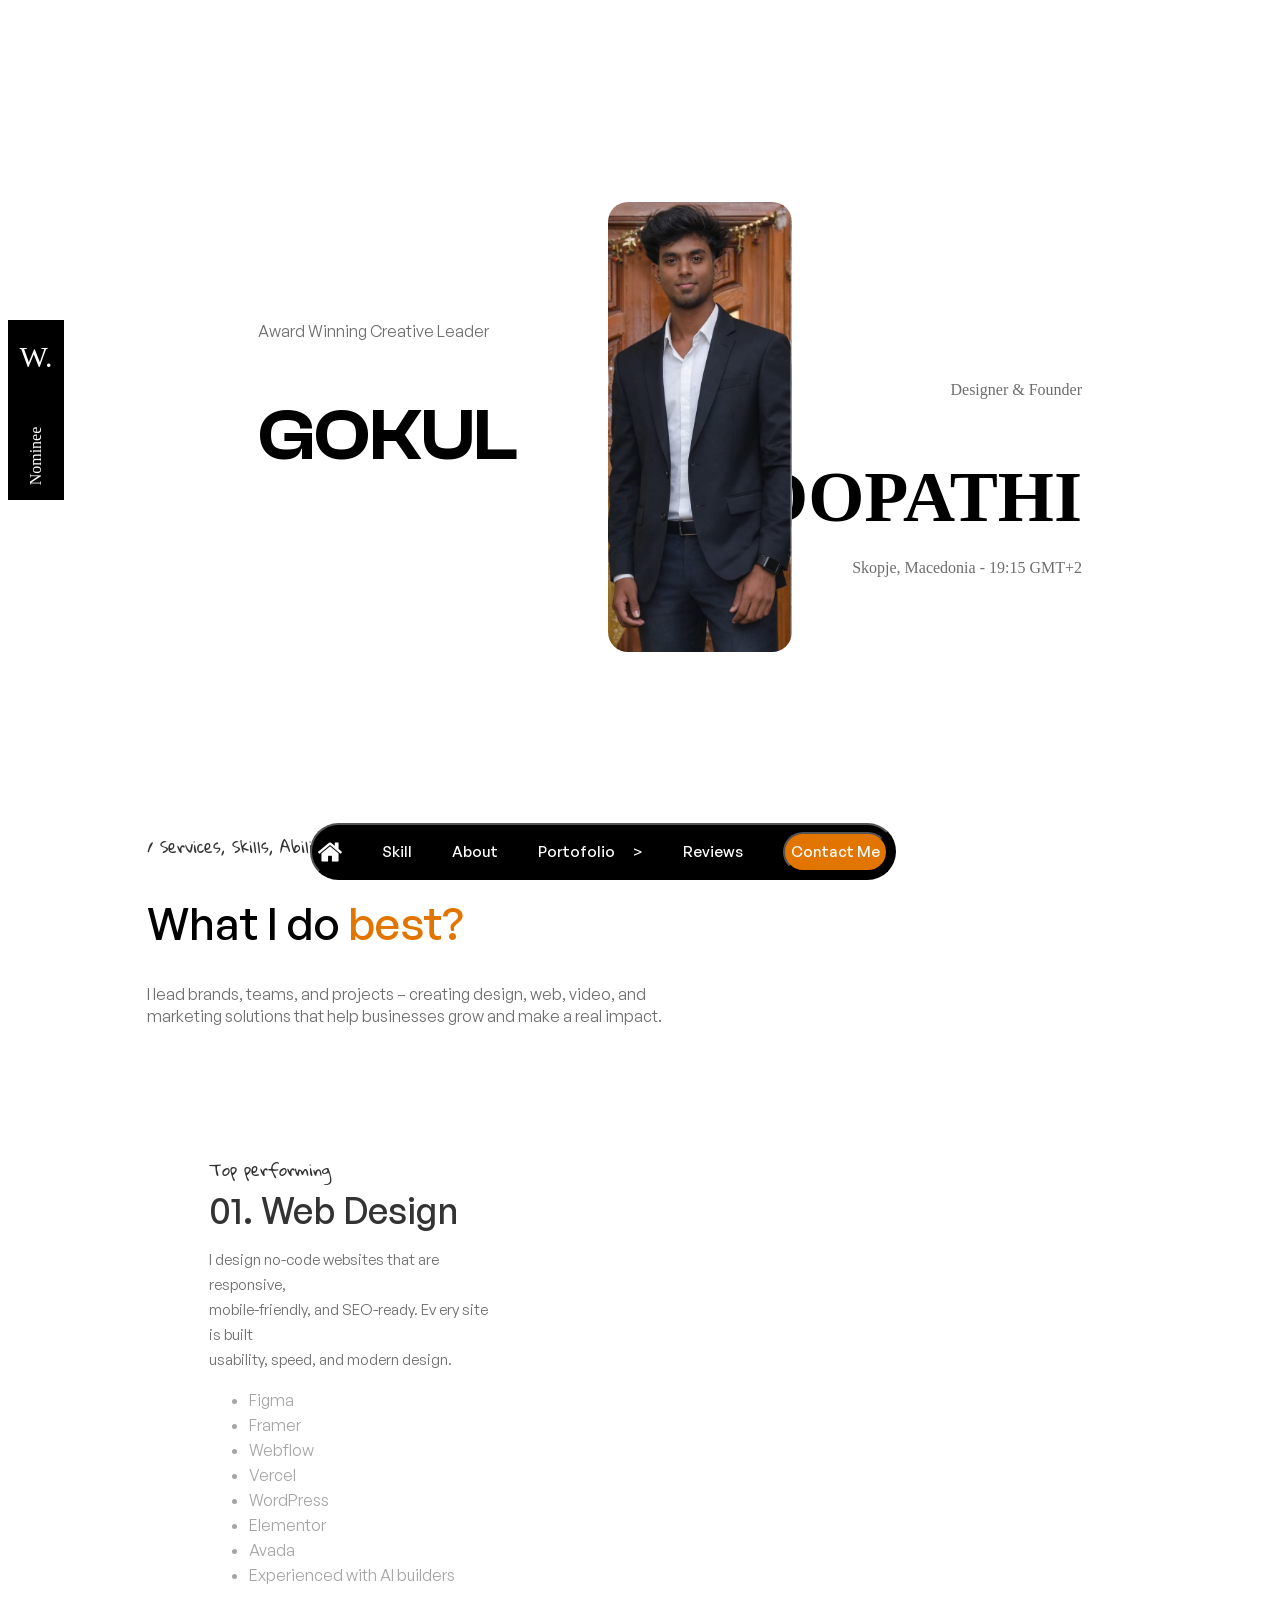
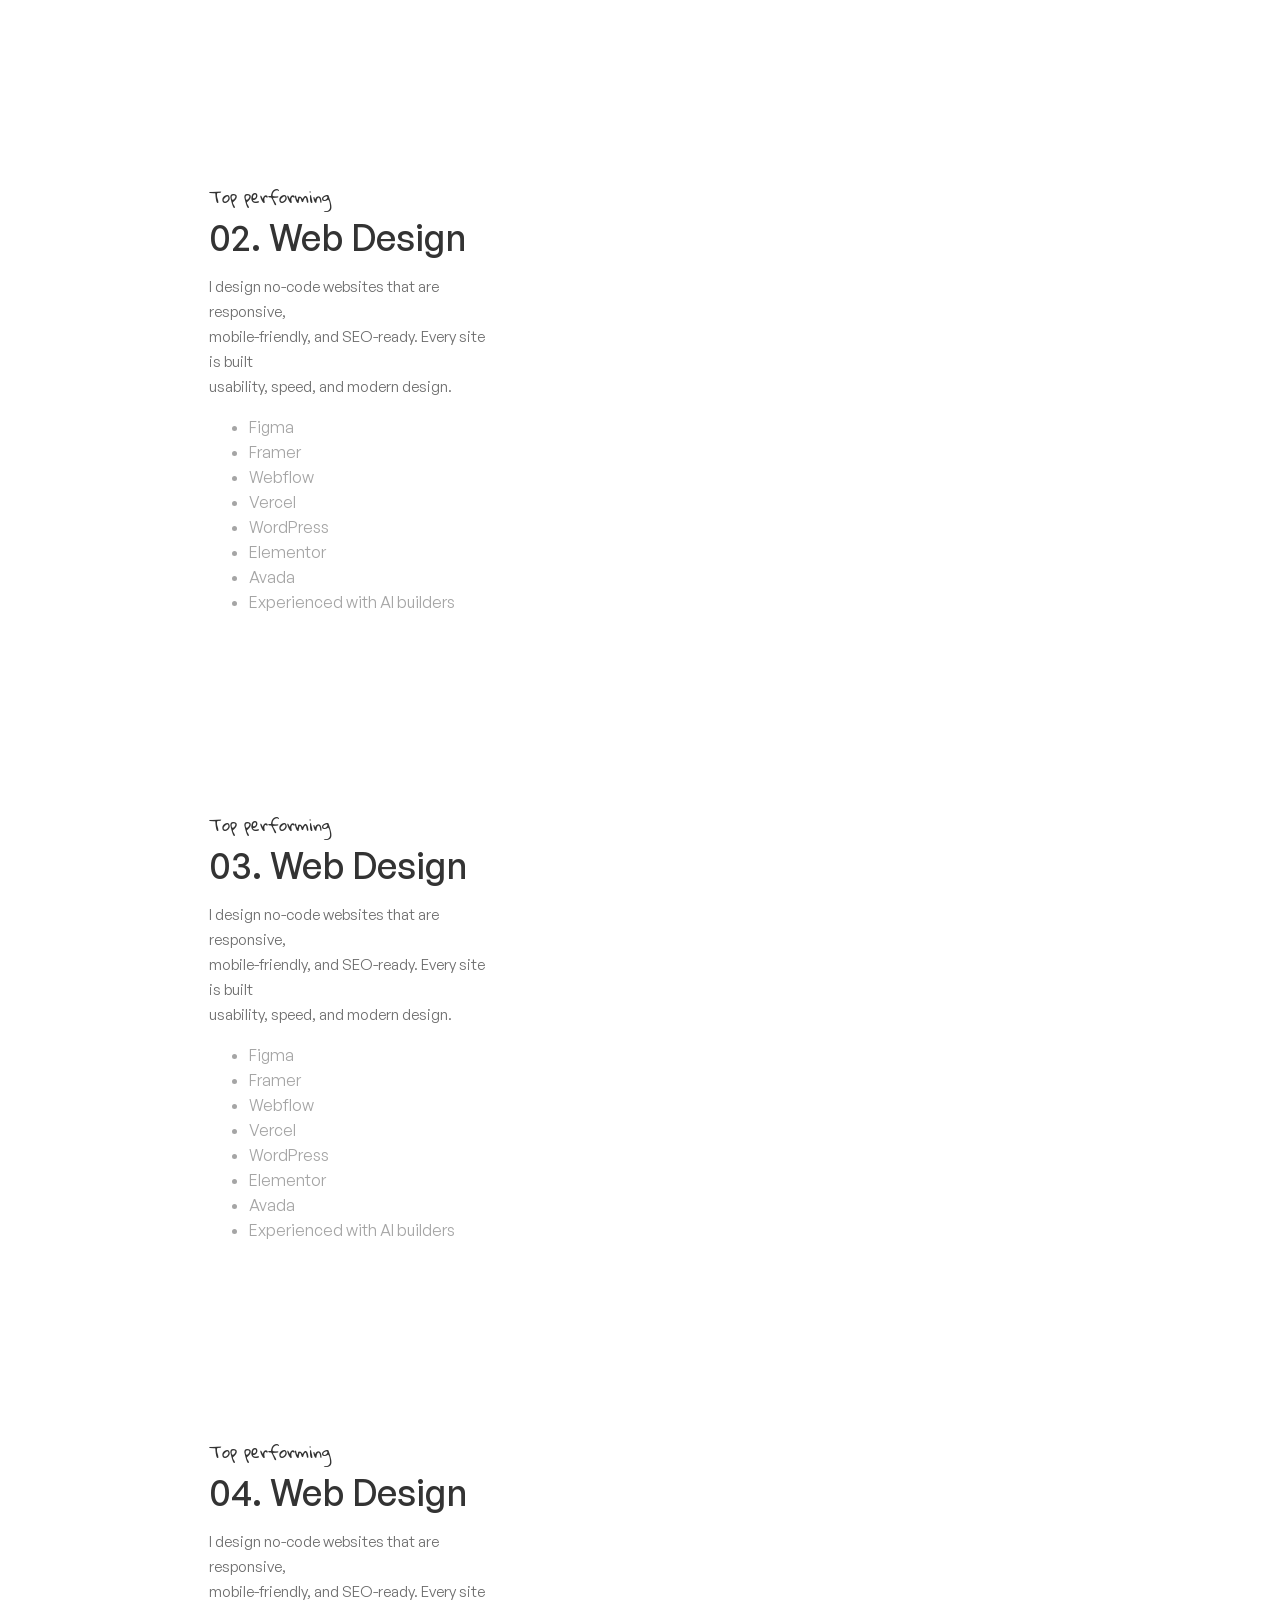
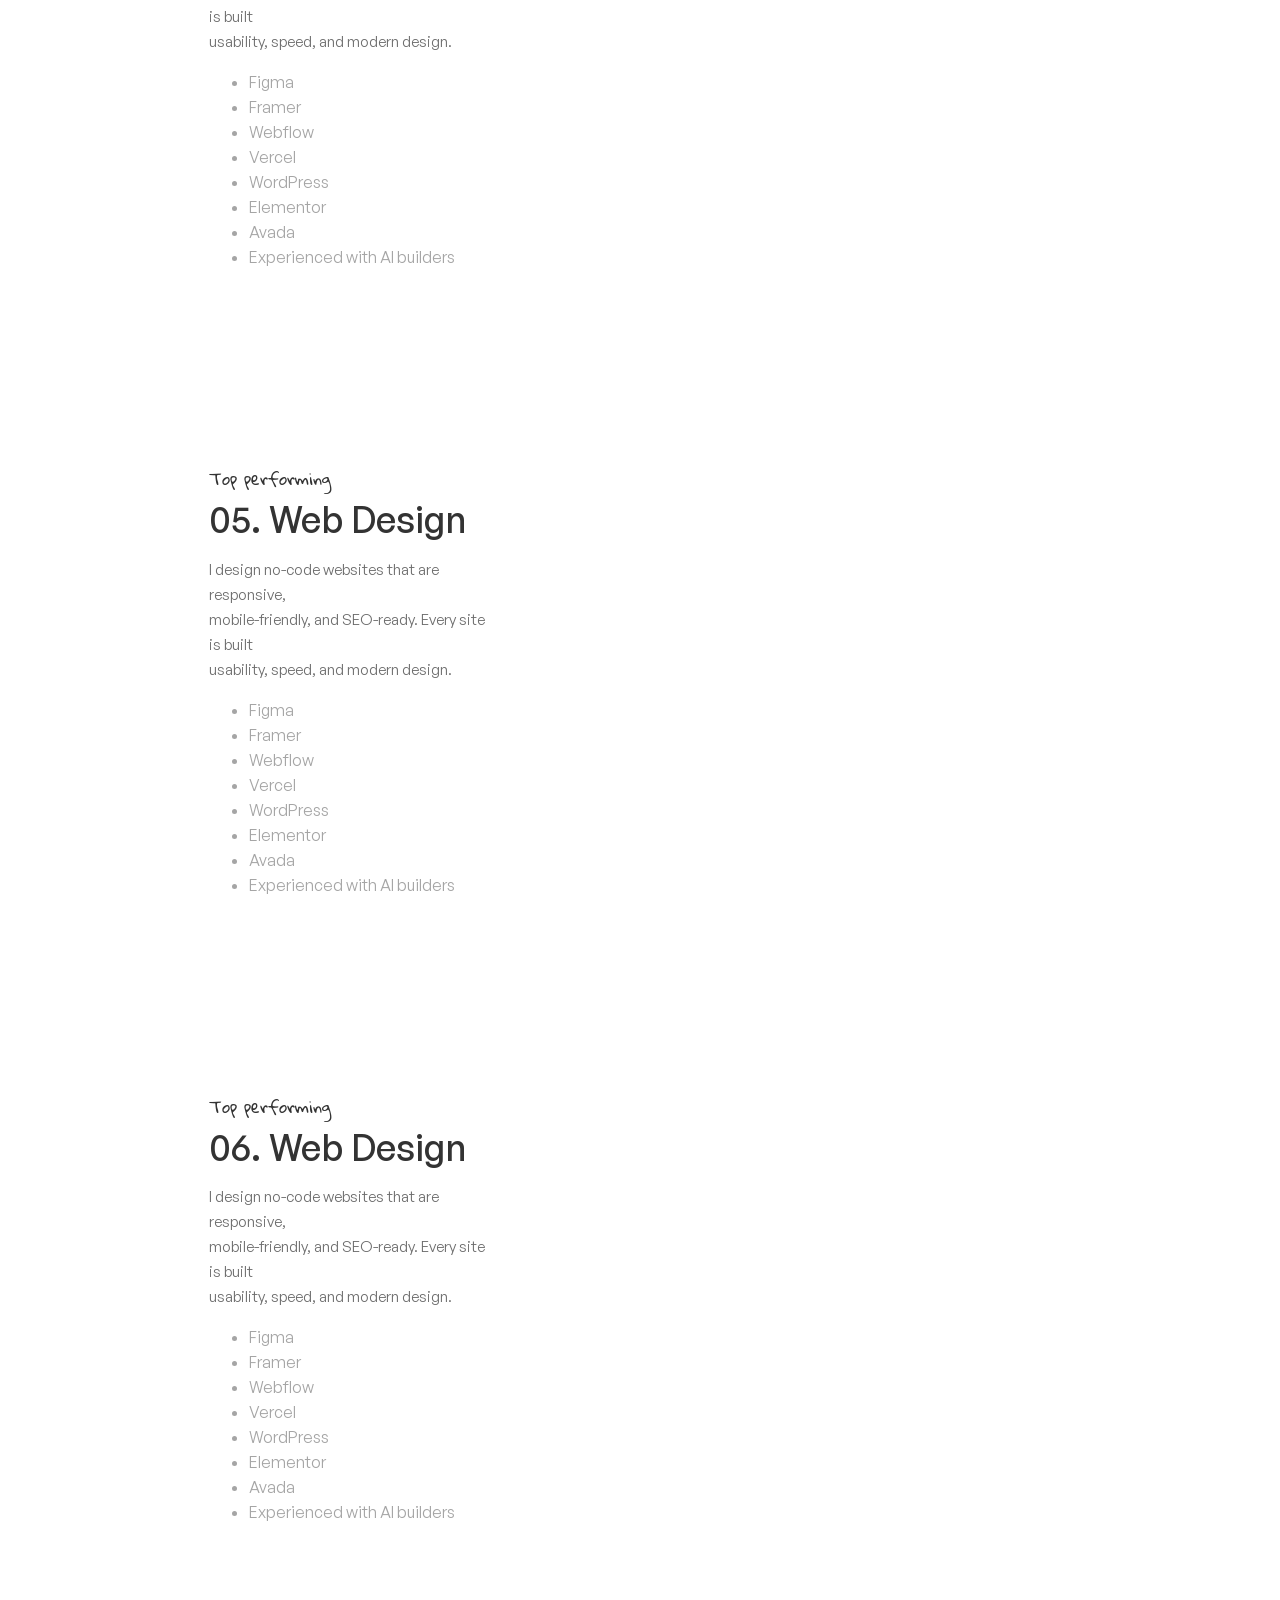
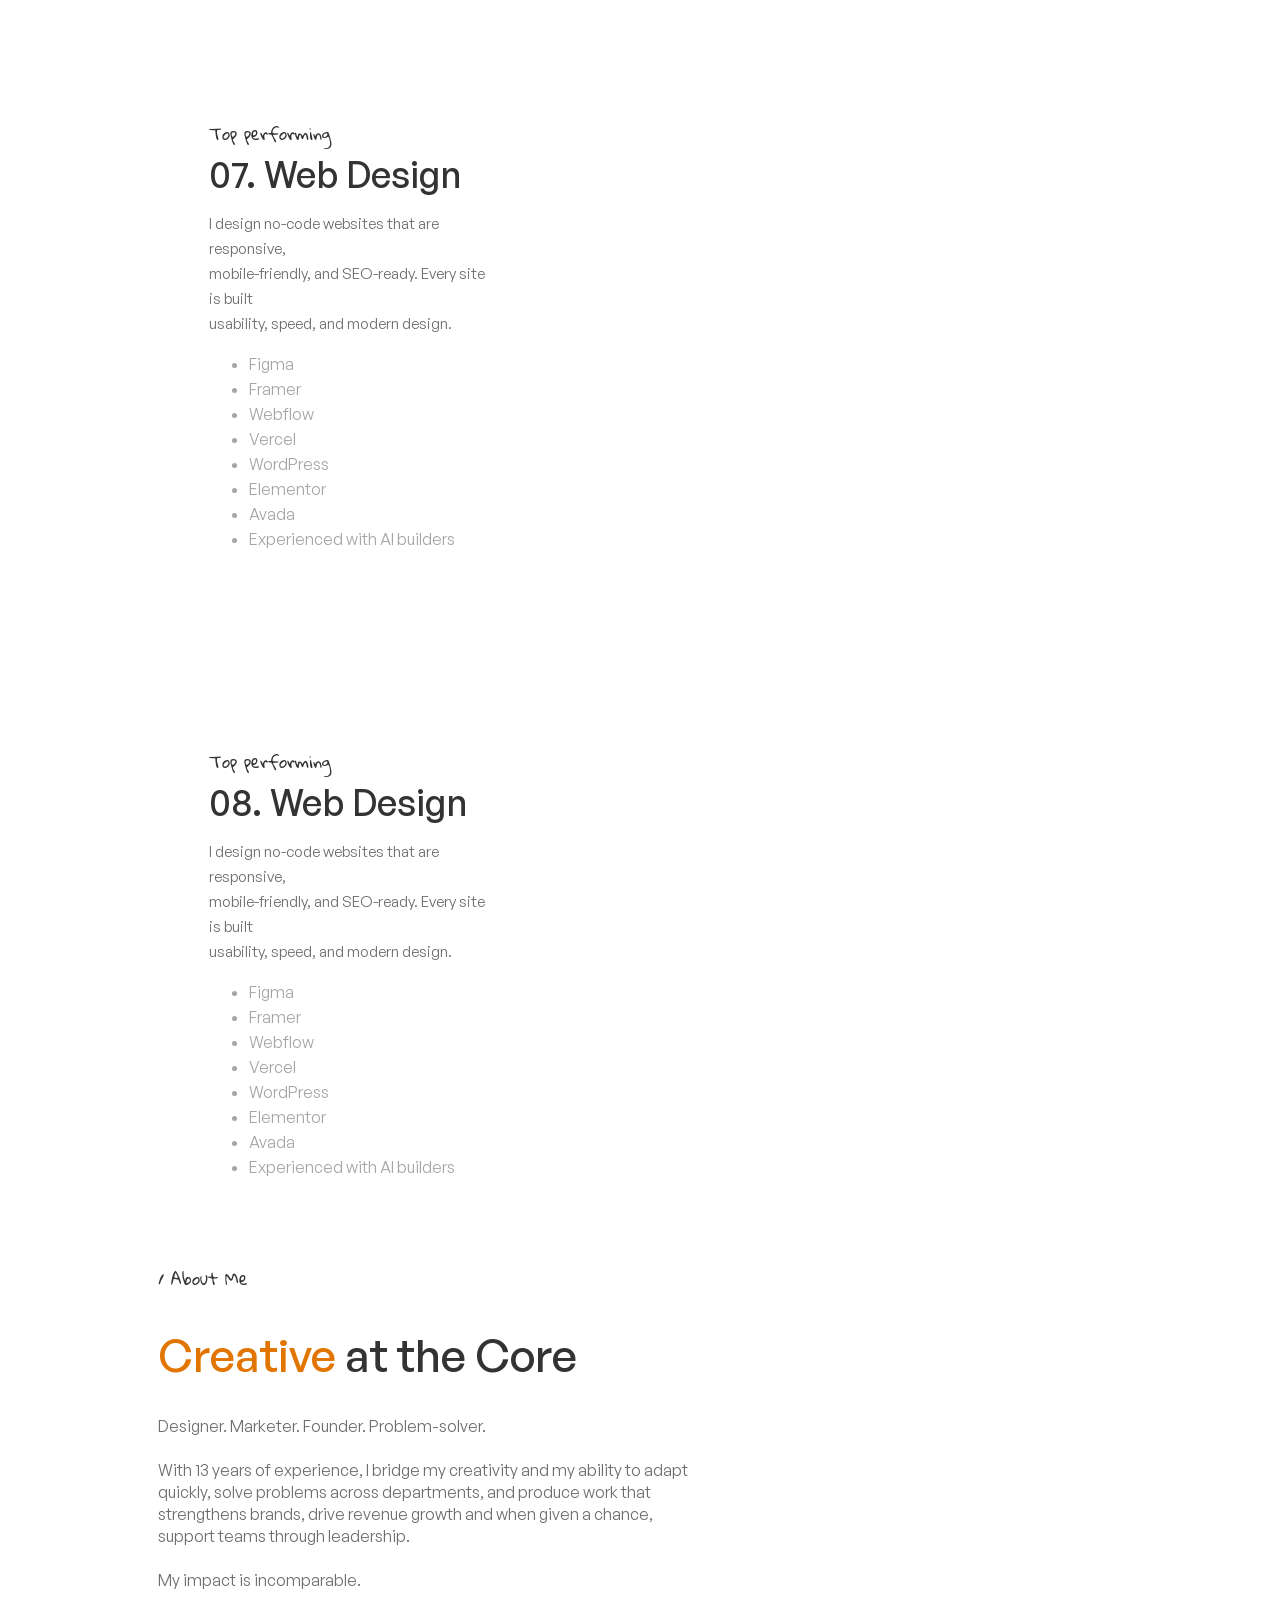
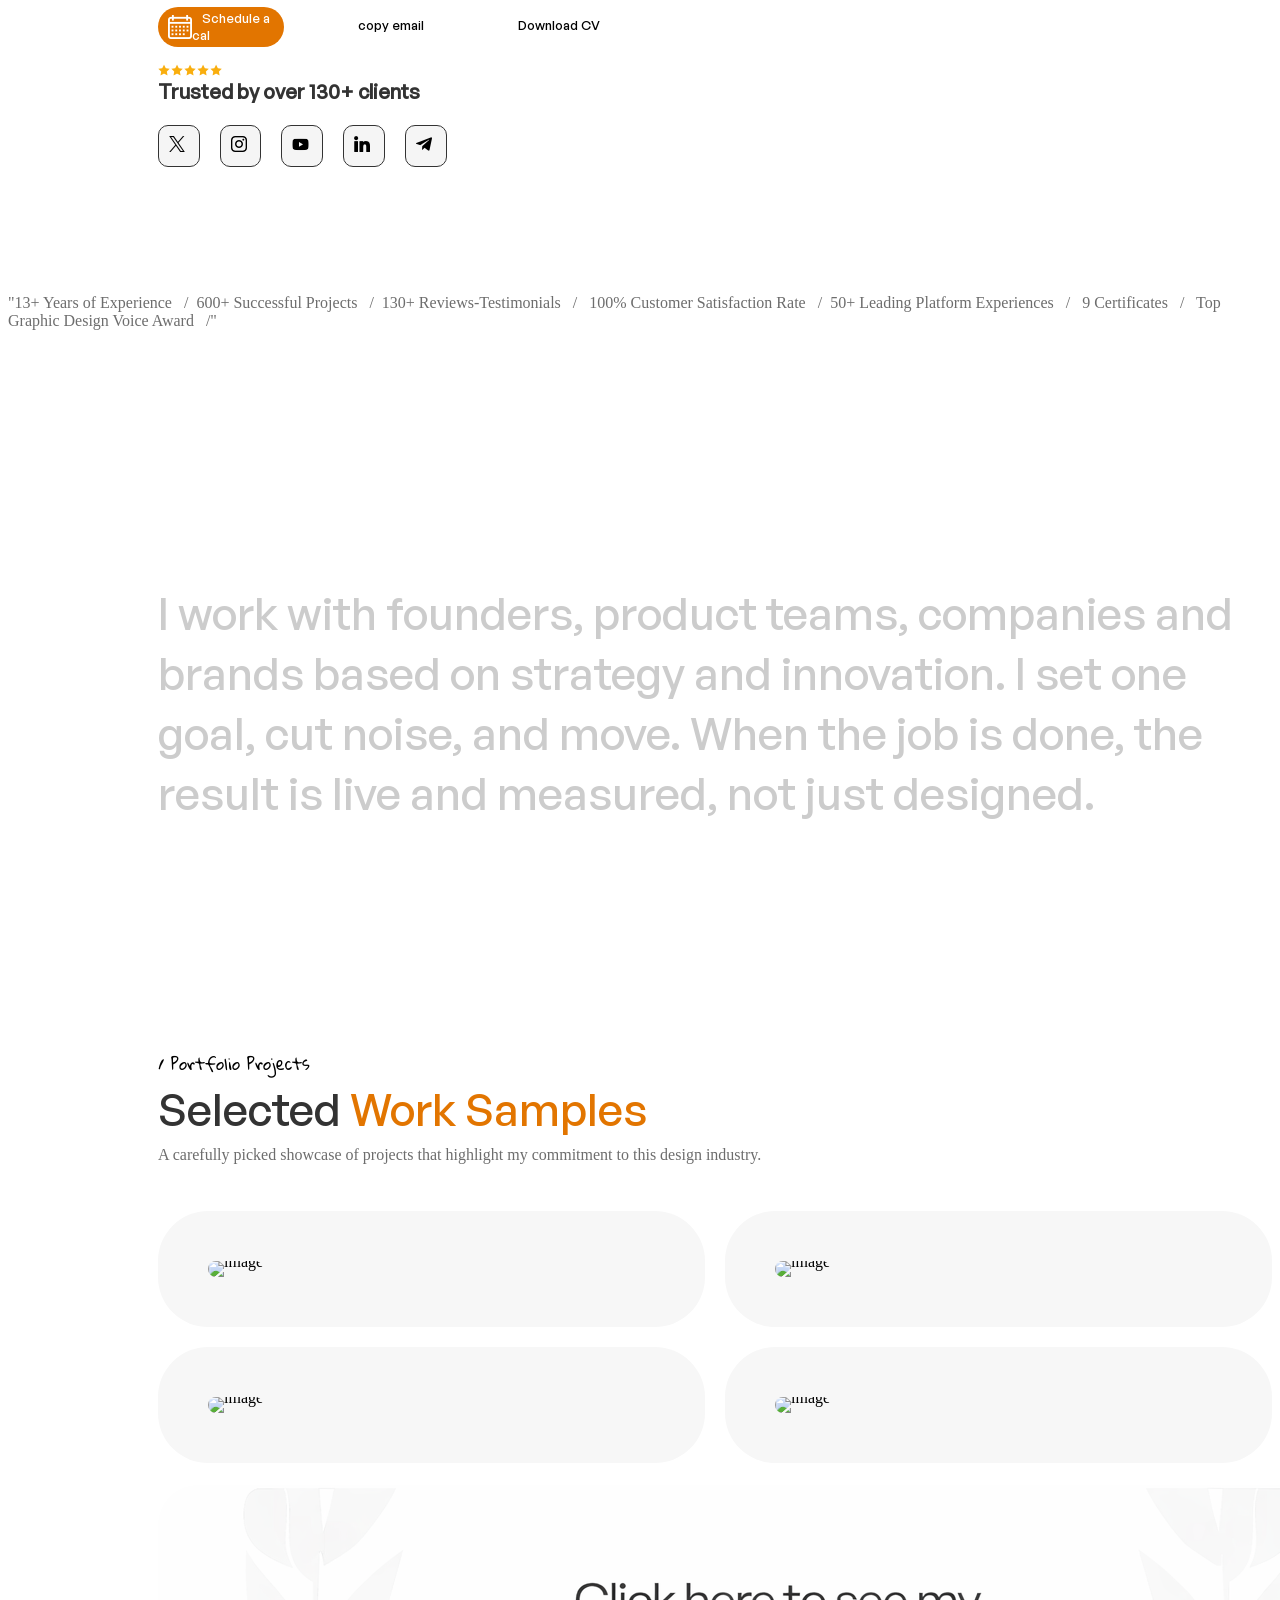
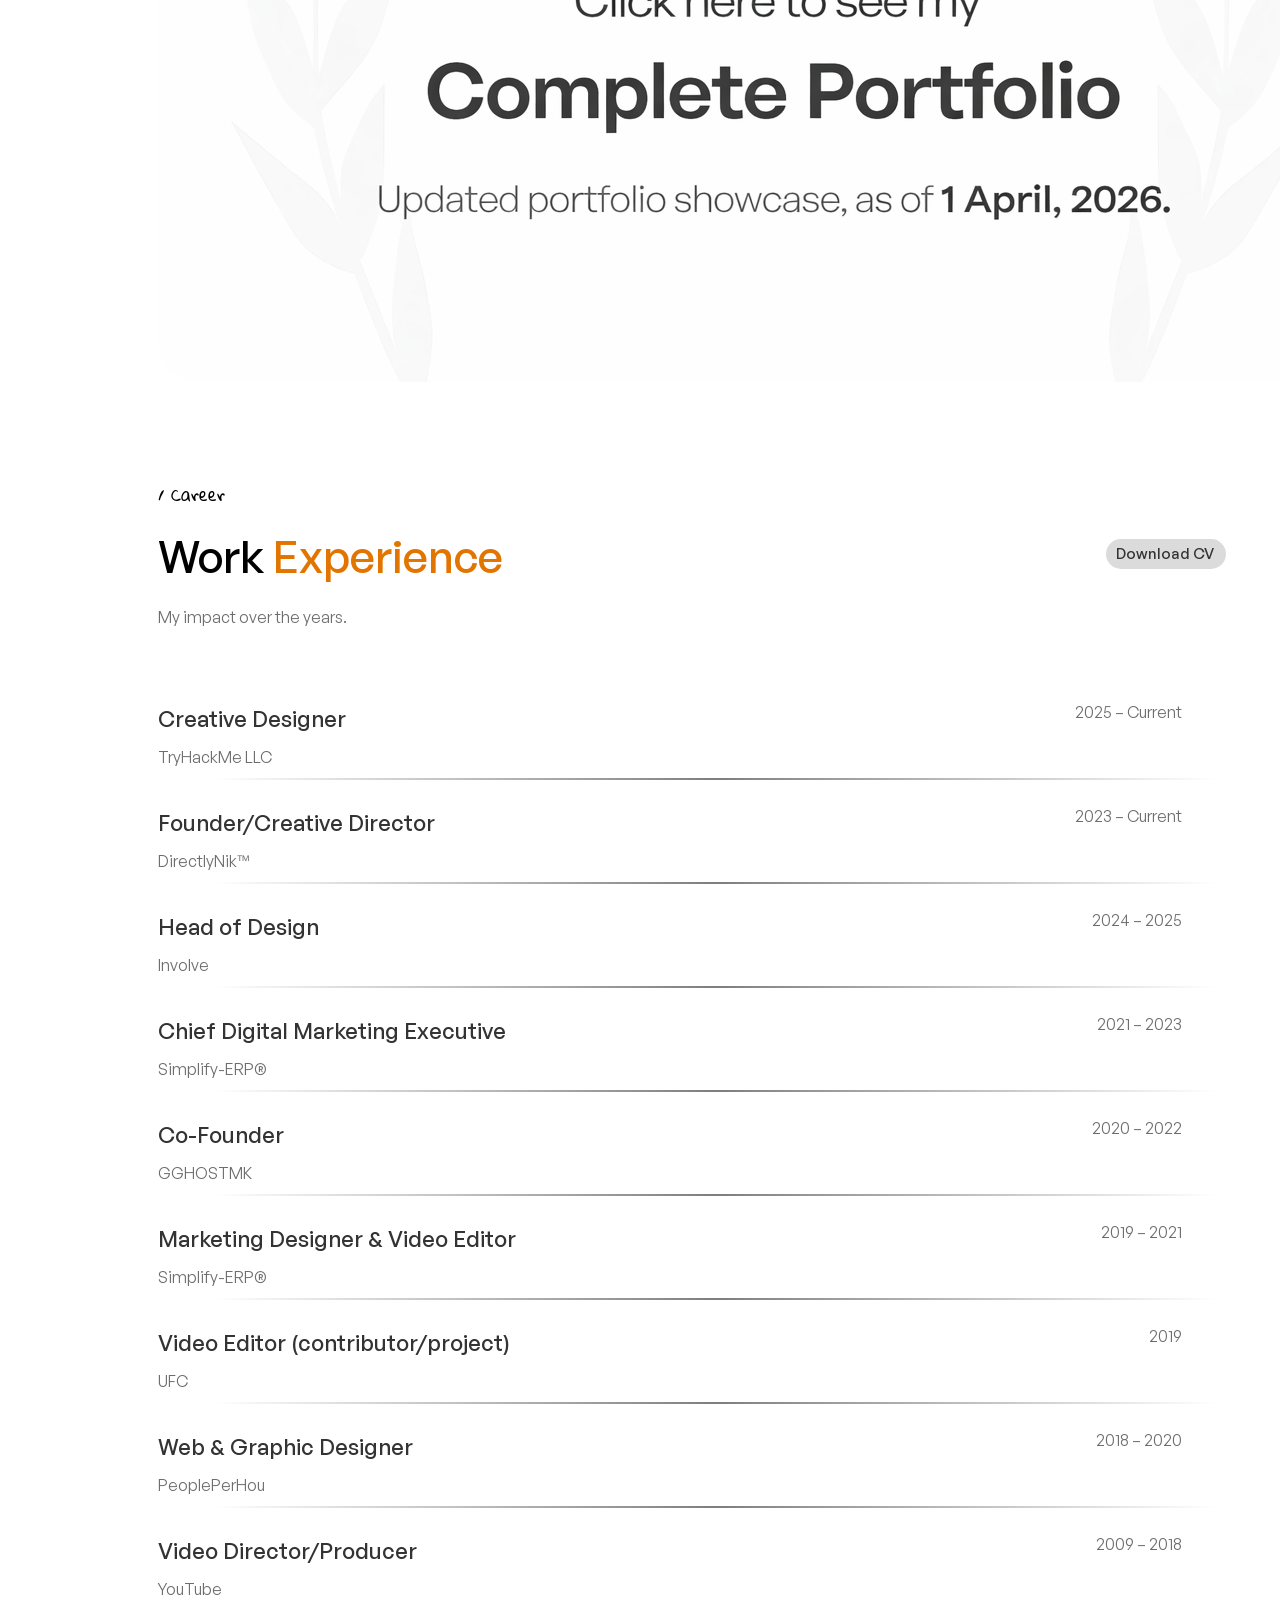
==== index.html @ 25d64164 "name1" ====
<!DOCTYPE html>
<html lang="en">

<head>
  <meta charset="UTF-8">
  <meta name="viewport" content="width=device-width, initial-scale=1.0">
  <title>Document</title>
  <link rel="stylesheet" href="portofolio.css ">
  <style>
    @media (max-width: 600px) {
      .grid {
        grid-template-columns: 1fr;
      }
    }

    @keyframes scroll {
      from {
        transform: translateX(0);
      }

      to {
        transform: translateX(-100%);
      }
    }

    @font-face {
      font-family: fah;
      src: url(GloriaHallelujah-Regular.ttf);
    }

    .jet {
      font-family: fah;
    }

    .qu {
      font-family: fah;
    }

    .skill1 {
      font-family: fah;
    }

    @font-face {
      font-family: font3;
      src: url(Clash\ Display\ Semibold.ttf);
    }

    .ni {
      font-family: font3;
    }

    @font-face {
      font-family: font1;
      src: url(GeneralSans-Regular.ttf);
    }

    .sub3 {
      font-family: font1;
    }

    .mar {
      font-family: font1;
    }

    .cl {
      font-family: font1;
    }

    .f {
      font-family: font1;
    }

    @font-face {
      font-family: font9;
      src: url(GeneralSans-Regular.ttf);
    }

    .sub2 {
      font-family: font9;
    }

    .skill5 {
      font-family: font9;
    }

    .e {
      font-family: font9;
    }

    .dg {
      font-family: font9;
    }

    @font-face {
      font-family: font2;
      src: url(GeneralSans-Medium.ttf);
    }

    .skill2 {
      font-family: font2;
    }

    .skill3 {
      font-family: font2;
    }

    .fix {
      font-family: font2;
    }

    .d {
      font-family: font2;
    }

    @font-face {
      font-family: font4;
      src: url(GeneralSans-Medium.ttf);
    }

    #mixe {
      font-family: font4;
    }

    .me {
      font-family: font4;
    }

    @font-face {
      font-family: font5;
      src: url(GloriaHallelujah-Regular.ttf);
    }

    .d1 {
      font-family: font5;
    }

    .z {
      font-family: font5;
    }

    @font-face {
      font-family: font7;
      src: url(GeneralSans-Medium.ttf);
    }

    .sub1 {
      font-family: font7;
    }

    .work {
      font-family: font7;
    }

    .tru {
      font-family: font7;
    }

    .o0 {
      font-family: font7;
    }

    .em {
      font-family: font7;
    }

    .o {
      font-family: font7;
    }

    .w1 {
      font-family: font7;
    }

    .m0 {
      font-family: font7;
    }

    .o0:hover {
      background-color: #333333;
      color: white;
    }

    .o:hover {
      background-color: #333333;

    }

    .w1:hover {
      background-color: #333333;
      transition: 0.3s cubic-bezier(0.4, 0, 0.2, 1);
      ;
      left: -100px;
      right: auto;
    }

    .abt:hover {
      transform: translateY(-2px);
    }

    .me:hover {
      transform: scalex(0.9);
    }

    .o:hover {
      transform: translateY(-2px);
    }

    .em:hover {
      transform: translateY(-2px);
    }

    .o0:hover {
      transform: translateY(-2px);
    }

    .text-highlight {
      color: #E27500;
    }

    .em:hover {
      background-color: #333333;
      color: white;
    }
  </style>
</head>

<body>
  <div>
    <video id="bgVideo" autoplay muted loop>
      <source src="WhatsApp Video 2026-03-27 at 12.08.32 PM.mp4" type="video/mp4">
    </video>
    <div class="first">
      <div class="sidebar">
        <div class="logo">W.</div>
        <div class="text1">Nominee</div>
      </div>
      <div class="font">
        <p class="mar">Award Winning Creative Leader</p>
        <p class="ni">GOKUL</p>
        <img class="img" src="a1.jpeg" height="500vh" alt="mine">
        <p class="mre">BOOPATHI</p>
        <p class="de">Designer & Founder</p>
        <p class="ll">Skopje, Macedonia - 19:15 GMT+2</p>

      </div>
      <div>
        <button class="fix">
          <img class="clg" src="home.png" alt="image" />
          <p class="abt">Skill</p>
          <p class="abt">about</p>
          <p class="abt">portofolio ></p>
          <p class="abt">reviews</p> </br>
          <input class="me" type="submit" value="contact me">
        </button>


      </div>

      <div>
        <div class="page2">
          <p class="d1">/ Services, Skills, Abilities</p>
          <h1 class="w1">What I do <span style="color:#E27500">best?</span> </h1>
          <p class="e">I lead brands, teams, and projects – creating design, web, video, and<br> marketing solutions
            that help businesses grow and make a real impact.</p>
        </div>

        <!-- <div class="pages"> -->
        <div class="m">
          <p class="qu">Top performing</p>
          <h1 class="d">01. Web Design</h1>
          <p class="cl">I design no-code websites that are responsive,<br> mobile-friendly, and SEO-ready. Ev ery site
            is built <br> usability, speed, and modern design.</p>
          <p>
          <ul class="f">
            <li>Figma</li>
            <li>Framer</li>
            <li>Webflow</li>
            <li>Vercel</li>
            <li>WordPress</li>
            <li>Elementor</li>
            <li>Avada</li>
            <li>Experienced with AI builders</li>
          </ul>
          </p>
        </div>

        <!-- </div> -->
        <div class="m">
          <p class="qu">Top performing</p>
          <h1 class="d">02. Web Design</h1>
          <p class="cl">I design no-code websites that are responsive,<br> mobile-friendly, and SEO-ready. Every site is
            built <br> usability, speed, and modern design.</p>
          <p>
          <ul class="f">
            <li>Figma</li>
            <li>Framer</li>
            <li>Webflow</li>
            <li>Vercel</li>
            <li>WordPress</li>
            <li>Elementor</li>
            <li>Avada</li>
            <li>Experienced with AI builders</li>
          </ul>
          </p>

        </div>
        <div class="m">
          <p class="qu">Top performing</p>
          <h1 class="d">03. Web Design</h1>
          <p class="cl">I design no-code websites that are responsive,<br> mobile-friendly, and SEO-ready. Every site is
            built <br> usability, speed, and modern design.</p>
          <p>
          <ul class="f">
            <li>Figma</li>
            <li>Framer</li>
            <li>Webflow</li>
            <li>Vercel</li>
            <li>WordPress</li>
            <li>Elementor</li>
            <li>Avada</li>
            <li>Experienced with AI builders</li>
          </ul>
          </p>
        </div>
        <div class="m">
          <p class="qu">Top performing</p>
          <h1 class="d">04. Web Design</h1>
          <p class="cl">I design no-code websites that are responsive,<br> mobile-friendly, and SEO-ready. Every site is
            built <br> usability, speed, and modern design.</p>
          <p>
          <ul class="f">
            <li>Figma</li>
            <li>Framer</li>
            <li>Webflow</li>
            <li>Vercel</li>
            <li>WordPress</li>
            <li>Elementor</li>
            <li>Avada</li>
            <li>Experienced with AI builders</li>
          </ul>
          </p>
        </div>
        <div class="m">
          <p class="qu">Top performing</p>
          <h1 class="d">05. Web Design</h1>
          <p class="cl">I design no-code websites that are responsive,<br> mobile-friendly, and SEO-ready. Every site is
            built <br> usability, speed, and modern design.</p>
          <p>
          <ul class="f">
            <li>Figma</li>
            <li>Framer</li>
            <li>Webflow</li>
            <li>Vercel</li>
            <li>WordPress</li>
            <li>Elementor</li>
            <li>Avada</li>
            <li>Experienced with AI builders</li>
          </ul>
          </p>
        </div>
        <div class="m">
          <p class="qu">Top performing</p>
          <h1 class="d">06. Web Design</h1>
          <p class="cl">I design no-code websites that are responsive,<br> mobile-friendly, and SEO-ready. Every site is
            built <br> usability, speed, and modern design.</p>
          <p>
          <ul class="f">
            <li>Figma</li>
            <li>Framer</li>
            <li>Webflow</li>
            <li>Vercel</li>
            <li>WordPress</li>
            <li>Elementor</li>
            <li>Avada</li>
            <li>Experienced with AI builders</li>
          </ul>
          </p>
        </div>
        <div class="m">
          <p class="qu">Top performing</p>
          <h1 class="d">07. Web Design</h1>
          <p class="cl">I design no-code websites that are responsive,<br> mobile-friendly, and SEO-ready. Every site is
            built <br> usability, speed, and modern design.</p>
          <p>
          <ul class="f">
            <li>Figma</li>
            <li>Framer</li>
            <li>Webflow</li>
            <li>Vercel</li>
            <li>WordPress</li>
            <li>Elementor</li>
            <li>Avada</li>
            <li>Experienced with AI builders</li>
          </ul>
          </p>
        </div>
        <div class="m">
          <p class="qu">Top performing</p>
          <h1 class="d">08. Web Design</h1>
          <p class="cl">I design no-code websites that are responsive,<br> mobile-friendly, and SEO-ready. Every site is
            built <br> usability, speed, and modern design.</p>
          <p>
          <ul class="f">
            <li>Figma</li>
            <li>Framer</li>
            <li>Webflow</li>
            <li>Vercel</li>
            <li>WordPress</li>
            <li>Elementor</li>
            <li>Avada</li>
            <li>Experienced with AI builders</li>
          </ul>
          </p>
        </div>
      </div>
      <div>
        <div class="page3">
          <p class="z">/ About Me</p>
          <h1 class="m0"><span style="color: #E27500;">Creative</span> at the Core</h1>
          <p class="dg">Designer. Marketer. Founder. Problem-solver.<br><br>With 13 years of experience, I bridge my
            creativity and my ability to adapt<br> quickly, solve problems across departments, and produce work that<br>
            strengthens brands, drive revenue growth and when given a chance,<br> support teams through
            leadership.<br><br>My impact is incomparable.</p>


        </div>
        <div class="o"><img class="i" src="calendar.png" alt="image">Schedule a cal </div>
        <p class="em">copy email</p>

        <p class="o0">Download CV</p>
        <img class="str" src="stars.png" alt="image">
        <h3 class="tru">Trusted by over 130+ clients</h3>
        <div class="dic">
          <div class="div">
            <img class="png1" src="twitter.png" alt="image">
          </div>
          <div class="div"> <img class="png2" src="instagram.png" alt="image"></div>
          <div class="div"> <img class="png3" src="youtube.png" height="16.5px" width="16.5px" alt="image"></div>
          <div class="div"> <img class="png4" src="linkedin-big-logo.png" alt="image"></div>
          <div class="div"> <img class="png5" src="telegram.png" alt="image">
          </div>


        </div>
        <div class="container">

          <div class="text">"13+ Years of Experience&nbsp; &nbsp;/&nbsp; 600+ Successful Projects&nbsp; &nbsp;/&nbsp;
            130+ Reviews-Testimonials&nbsp; &nbsp;/&nbsp; &nbsp;100% Customer Satisfaction Rate&nbsp; &nbsp;/&nbsp; 50+
            Leading Platform Experiences&nbsp; &nbsp;/&nbsp; &nbsp;9 Certificates&nbsp; &nbsp;/&nbsp; &nbsp;Top Graphic
            Design Voice Award&nbsp; &nbsp;/"</p>
          </div>
        </div>
      </div>
      <p id="mixe"></p>
      <div class="jwc">
        <p class="jet">/ Portfolio Projects</p>
        <p class="work">Selected <span style="color: #E27500;"> Work Samples</span></p>
        <p class="care">A carefully picked showcase of projects that highlight my commitment to this design industry.
        </p>
        <div class="grid">
          <div class="e43">
            <img class="n1" src="https://nikolaradeski.com/wp-content/uploads/2025/09/AOJ-Web1-min-600x450.png"
              height="400px" width="400px" alt="image" />
          </div>
          <div class="e43">
            <img class="n1" src="https://nikolaradeski.com/wp-content/uploads/2025/09/Screenshot_77.png" height="400px"
              width="400px" alt="image" />
          </div>
          <div class="e43">
            <img class="n1" src="https://nikolaradeski.com/wp-content/uploads/2025/09/Screenshot_26-600x339.png"
              height="400px" width="400px" alt="image" />
          </div>
          <div class="e43">
            <img class="n1"
              src="https://nikolaradeski.com/wp-content/uploads/2025/09/Frame-198407883722-min-1-600x350.png"
              height="400px" width="400px" alt="image" />
          </div>
        </div>
        <div>
          <img class="d" src="ChatGPT Image Apr 1, 2026, 07_38_19 AM.png" alt="image" />
        </div>
        <div class="skill">
          <p class="skill1">/ Career </p>
          <div class="skill4">
            <p class="skill2">
              Work <span class="text-highlight">Experience</span>
            <p class="skill3">Download CV</p>
            </p>

          </div>
          <p class="skill5">My impact over the years.</p>

          <div class="sub0">
            <div class="sub">
              <p class="sub1">Creative Designer</p>
              <p class="sub2">2025 – Current</p>
            </div>
            <p class="sub3">TryHackMe LLC</p>
            <p class="line"></p>




            <div class="sub">
              <p class="sub1">Founder/Creative Director</p>
              <p class="sub2">2023 – Current </p>
            </div>
            <p class="sub3">DirectlyNik™</p>
            <p class="line"></p>


            <div class="sub">
              <p class="sub1">Head of Design</p>
              <p class="sub2">2024 – 2025</p>
            </div>
            <p class="sub3">Involve</p>
            <p class="line"></p>


            <div class="sub">
              <p class="sub1">Chief Digital Marketing Executive</p>
              <p class="sub2">2021 – 2023</p>
            </div>
            <p class="sub3">Simplify-ERP®</p>
            <p class="line"></p>

            <div class="sub">
              <p class="sub1">Co-Founder</p>
              <p class="sub2">2020 – 2022</p>
            </div>
            <p class="sub3">GGHOSTMK</p>
            <p class="line"></p>

            <div class="sub">
              <p class="sub1">Marketing Designer & Video Editor</p>
              <p class="sub2">2019 – 2021</p>
            </div>
            <p class="sub3">Simplify-ERP®</p>
            <p class="line"></p>

            <div class="sub">
              <p class="sub1">Video Editor (contributor/project)</p>
              <p class="sub2">2019</p>
            </div>
            <p class="sub3"> UFC</p>
            <p class="line"></p>

            <div class="sub">
              <p class="sub1">Web & Graphic Designer</p>
              <p class="sub2">2018 – 2020</p>
            </div>
            <p class="sub3">PeoplePerHou</p>
            <p class="line"></p>

            <div class="sub">
              <p class="sub1">Video Director/Producer</p>
              <p class="sub2">2009 – 2018</p>
            </div>
            <p class="sub3">YouTube</p>
            <p class="line"></p>





          </div>


        </div>

      </div>
      <script>
        // Scroll rotation for the main image
        window.addEventListener('scroll', () => {
          const img = document.querySelector('.img');
          if (img) {
            const scrollValue = window.scrollY;
            // Adjust the divisor (50) to change rotation speed
            img.style.transform = `rotate(${scrollValue / 50}deg)`;
          }
        });

        const sentence = `I work with founders, product teams, companies and brands based on strategy and innovation. 
I set one goal, cut noise, and move. 
When the job is done, the result is live and measured, not just designed.`;

        const words = sentence.split(" ");
        const container = document.getElementById("mixe");

        let current = 0;
        const step = 3;


        words.forEach(word => {
          const span = document.createElement("span");
          span.textContent = word + " ";
          span.classList.add("word");
          container.appendChild(span);
        });

        const spans = document.querySelectorAll(".word");


        function update() {
          spans.forEach((span, index) => {
            if (index < current) {
              span.classList.add("active");
            } else {
              span.classList.remove("active");
            }
          });
        }


        document.addEventListener("keydown", (e) => {
          if (e.key === "ArrowDown") {
            current = Math.min(current + step, spans.length);
            update();
          }

          if (e.key === "ArrowUp") {
            current = Math.max(current - step, 0);
            update();
          }
        });
      </script>

</body>

</html>
---- portofolio.css ----
#bgVideo {
  position: fixed;
  top: 0;
  left: 0;
  width: 100%;
  height: 100%;
  object-fit: cover;
  z-index: -1;
}






.sidebar {
  position: fixed;


  width: 56px;
  height: 20vh; 
  background: black;
  color: white;

  display: flex;
  flex-direction: column;
  justify-content: space-between;
  align-items: center;
  z-index: 1000;
}


.logo {
  font-size: 30px;
  margin-top: 20px;
}


.text1 {
  transform: rotate(270deg);
  margin-bottom: 35px;
  font-size: 16px;
}

.mar {
  margin-top: 320px;
  margin-left: 250px;
  font-size: 16px;
  color: #6D6D6D;
}

.ni {
  margin-top: 50px;
  margin-left: 250px;
  font-size: 72.144px;
  font-weight: bolder;

}

.img {
  margin-left: 600px;
  margin-top: -350px;
  border-radius: 20px;
  height: 50vh;
  min-width: 180px;
  transition: transform 0.1s ease-out;
  transform-style: preserve-3d;
}

.mre {
  margin-top: -200px;
  margin-right: 190px;
  font-size: 72.144px;
  font-weight: bolder;
  text-align: right;
}

.de {
  margin-top: -230px;
  margin-right: 190px;
  font-size: 16px;
  text-align: right;
  color: #6D6D6D;

}

.ll {
  margin-top: 160px;
  margin-right: 190px;
  text-align: right;

  color: #6D6D6D;
}

.fix {
  border-radius: 50px;
  display: flex;
  color: white;
  text-transform: capitalize;
  font-weight: 500;
  word-spacing: 15px;
  text-indent: 40px;
  background-color: #000000;
  align-items: center;
  font-size: 15px;
  position: fixed;
  bottom: 20px;
  right: 30%;
  z-index: 1000;
  
}

.me {
  border-radius: 50px;
  background-color: rgb(226 117 0);
  color: white;
  height: 40px;
  font-size: 15px;
  text-transform: capitalize;

}


.d1 {
  font-size: 16px;
  color: #333333;
}

.w1 {
  font-size: 44.8px;
  font-weight: 400;
}

.e {
  color: #6D6D6D;
  font-size: 16px;
}

.page2 {
  margin-top: 20%;
  margin-left: 11%;
}







.m {
  margin-left: 150px;
  border-radius: 30px;
  width: 23%;
  min-height: fit-content;
  position: sticky;
  top: 50px;

  margin-top: 5%;
  background-color: #ffffff;
  padding: 4%;
  line-height: 25px;
}

.d {
  font-size: 36px;
  font-weight: 400;
}

.cl {
  font-size: 15px;
  color: #6D6D6D;
}

.f {
  color: #A5A5A5;
}

.qu {
  color: #333333;
}

.d {
  color: #333333;
}

.m1 {
  margin-left: 50px;
  border-radius: 30px;
  width: 23%;
  min-height: fit-content;
  position: sticky;
  top: 50px;

  margin-top: 5%;
  background-color: #ffffff;
  padding: 4%;
  line-height: 25px;
}

.m2 {
  margin-left: 50px;
  border-radius: 30px;
  width: 23%;
  min-height: fit-content;
  position: sticky;
  top: 50px;

  margin-top: 5%;
  background-color: #ffffff;
  padding: 4%;
  line-height: 25px;
}

.z {
  font-size: 16px;
  color: #333333;
}

.m0 {
  font-weight: 400;
  font-size: 44.8px;
  color: #333333;
}

.dg {
  font-size: 16px;
  color: #6D6D6D;
}

.page3 {
  margin-left: 150px;
}

.o {
  font-size: 13px;
  background-color: #E27500;
  color: white;
  border-radius: 50px;
  width: 10%;
  text-indent: 10px;
  height: 40px;
  display: flex;
  align-items: center;
}

.o {
  background-color: #E27500;
  margin-left: 150px; 
  transition: 0.3s;
 
}

.i {
  margin-left: 10px;
}

.em {

  background-color: #ffffff;
  height: 20px;
  padding: 10px;
  align-items: center;
  font-size: 13px;
  text-indent: 10px;
  width: 100px;
  border-radius: 40px;
  border-color: #000000;
  margin-left: 330px;
  margin-top: -40px;

}

.o0 {
  background-color: #ffffff;
  height: 20px;
  padding: 10px;
  align-items: center;
  font-size: 13px;
  text-indent: 10px;
  width: 100px;
  border-radius: 40px;
  border-color: #000000;
  margin-left: 490px;
  margin-top: -53px;
}

.tru {
  font-size: 20px;
  color: #333333;
}

.str {
  margin-left: 150px;
  margin-top: -20px;
}

.tru {
  margin-left: 150px;
  margin-top: -30px;
}

.div {
  background-color: whitesmoke;
  border: 0.2px solid #333333;
  padding: 9.863px;
  align-items: center;
  width: 20px;
  border-radius: 10px;
}

.dic {
  display: flex;
  gap: 20px;
  margin-left: 150px;
}
.text {
 
  animation: scroll 50000ms linear infinite;
  color: #6d6d6d;margin-top: 10%;
}

#mixe{color: black; font-size: 44.8PX ;font-weight: 400;margin-left: 150px;
margin-top: 20%;}

.word {
  opacity: 0.2;
  transition: 0.3s;
}



.active {
  opacity: 1;
  color: black;
  font-weight: 500;
}
.work{font-size: 44.8px;
color: #333333;}
.care{font-size: 16px;
color: #6D6D6D;}
.jwc{
  line-height: 1px;
  margin-left: 150px;
  margin-top: 19%;
}
.e43 {
  background-color: #f7f7f7;
  padding: 50px;
  border-radius: 50px;
  width: 100%;
  box-sizing: border-box;
}

.n1 {
  border-radius: 40px;
  width: 100%; 
  height: auto;
}

.grid {
  display: grid;
  grid-template-columns: repeat(2, 1fr);
  gap: 20px;
  margin-top: 5%;
}

.d{margin-top: 2% ;
border-radius: 40px;}
.d {
  transition: transform 0.3s ease;
}

.d:hover {
  transform: rotate(2deg);
}
.skill3{
  background-color: #dbdbdb;
  border-radius: 40px;
  width: 100px;
  height: 10px;
  align-items: center;
  display: flex;
  font-size: 15px;
  color: #333333;
  padding: 10px;
  margin-top: 28px;
  margin-left: 50%;
}

.skill4{display: flex ;justify-content: space-between;}
.skill2{
  font-size: 44.8px;
}
.skill{
margin-top: 10%;
}
.skill5{
  color: #6D6D6D;
  font-size: 16px;
}
.skill3:hover{
  background-color: #333333;
  color: #f7f7f7;
}
.sub{display: flex;justify-content: space-between;margin-right: 90px;
}
.sub1{font-size: 22px;
color: #333333;}
.sub2{font-size: 16px;color: #6D6D6D;margin-left: 150px;}
.sub3{font-size: 16px;color: #6D6D6D;}
.line {
  width: 90%;
  height: 2px;
  background: linear-gradient(to right, transparent, #7e7e7e, transparent);
  margin: 20px auto; 
}
.sub0{margin-top: 7%;}
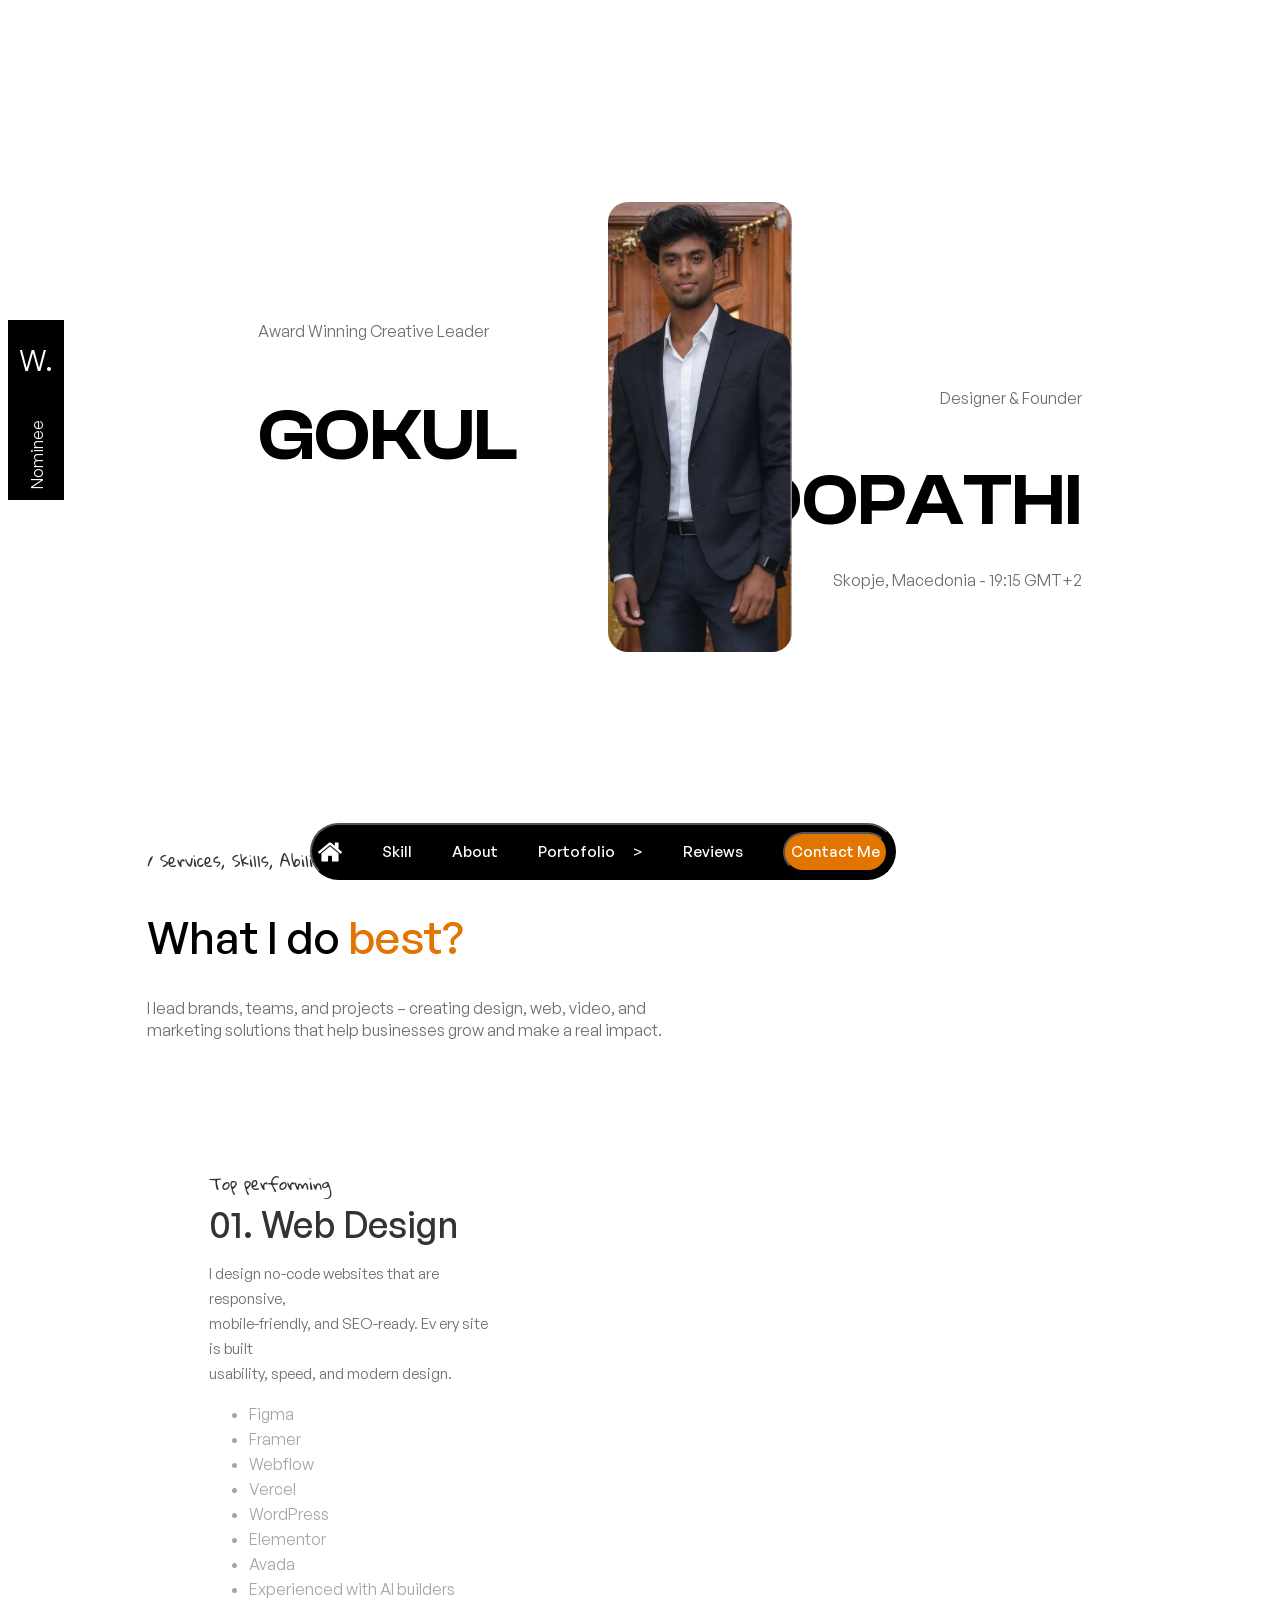
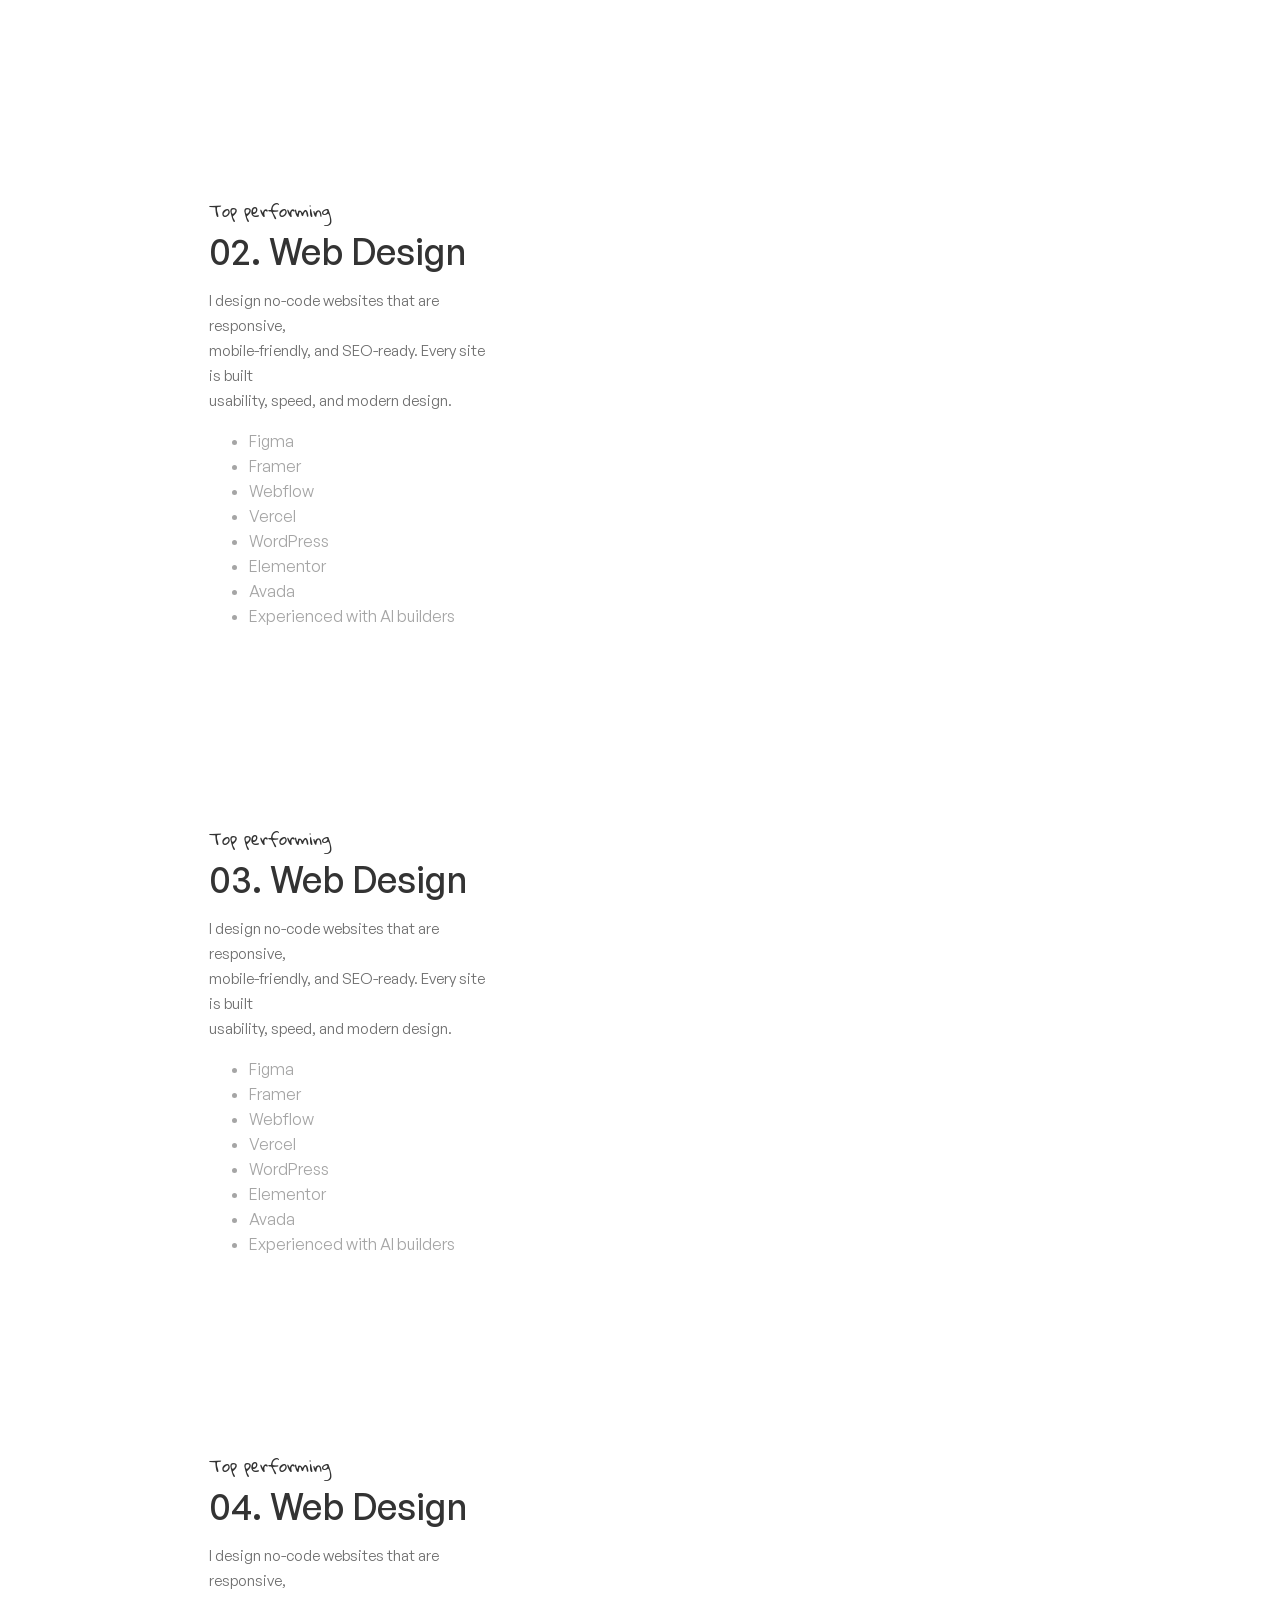
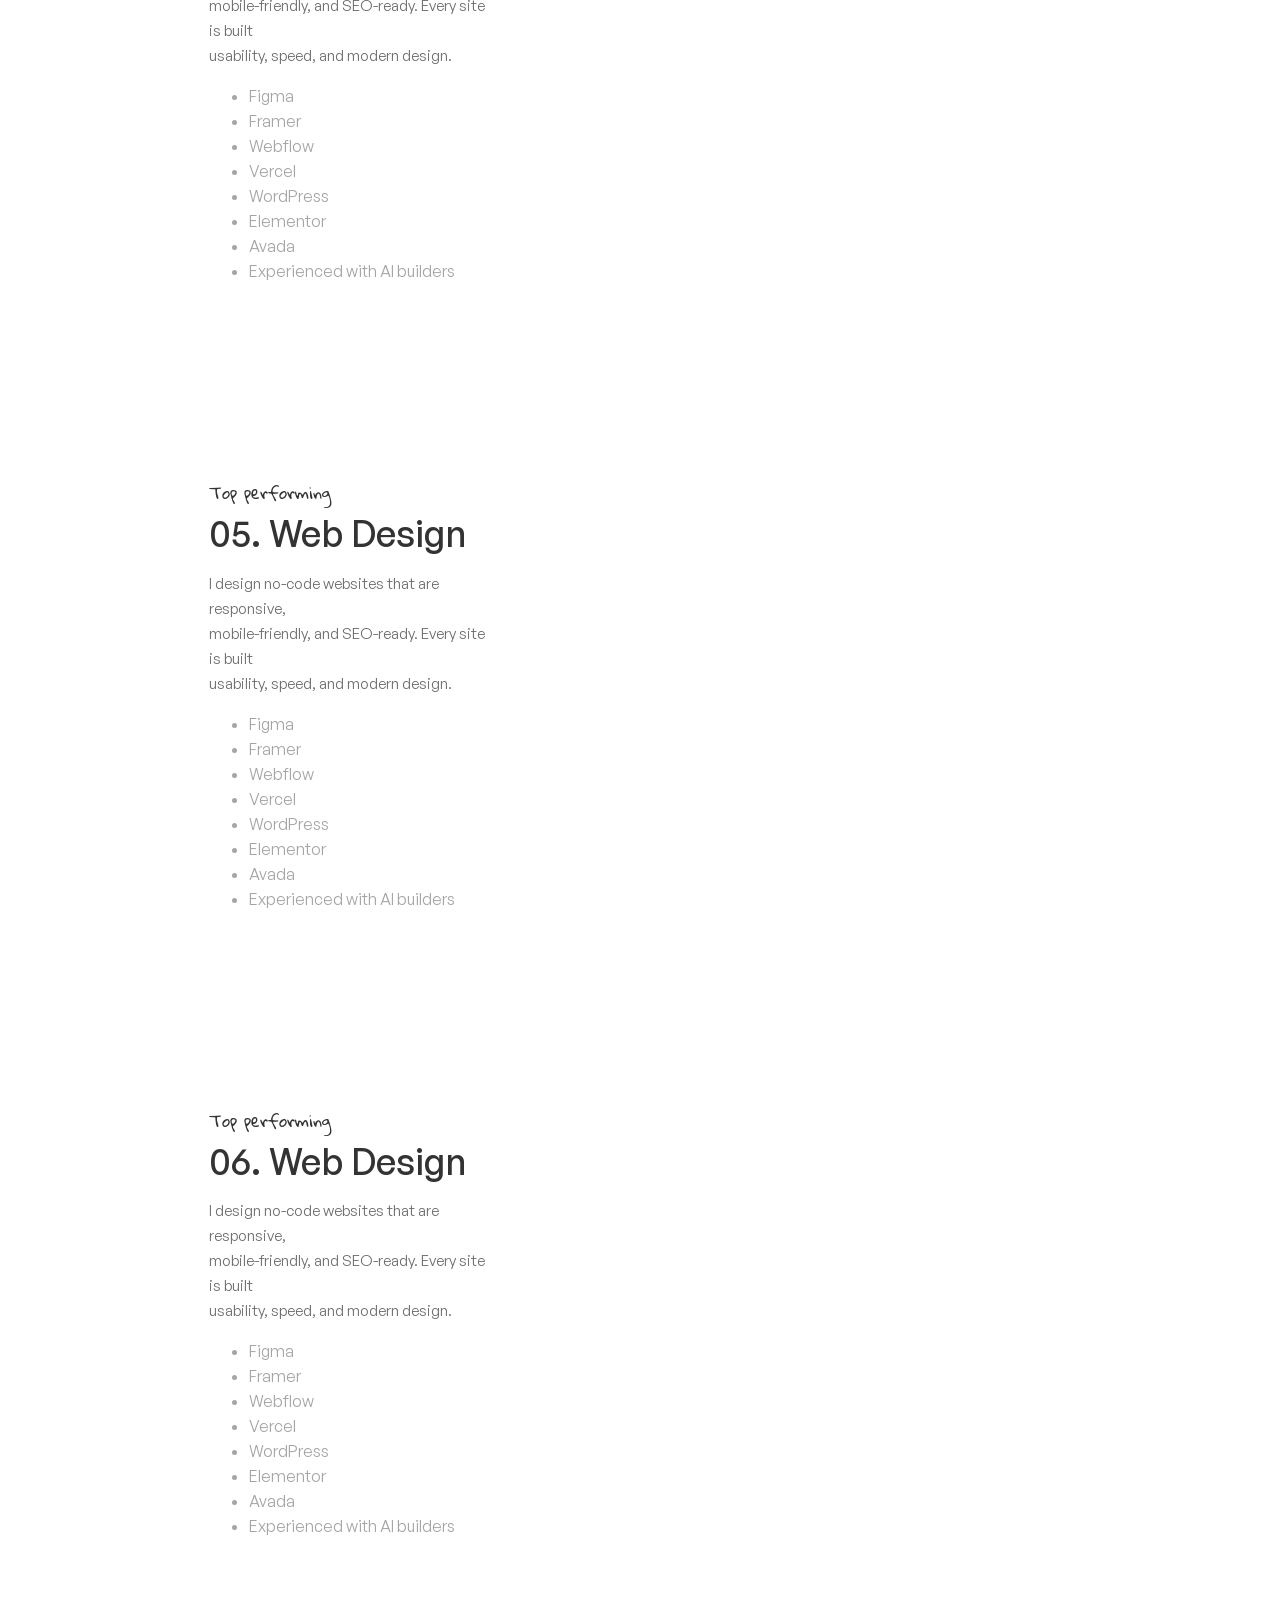
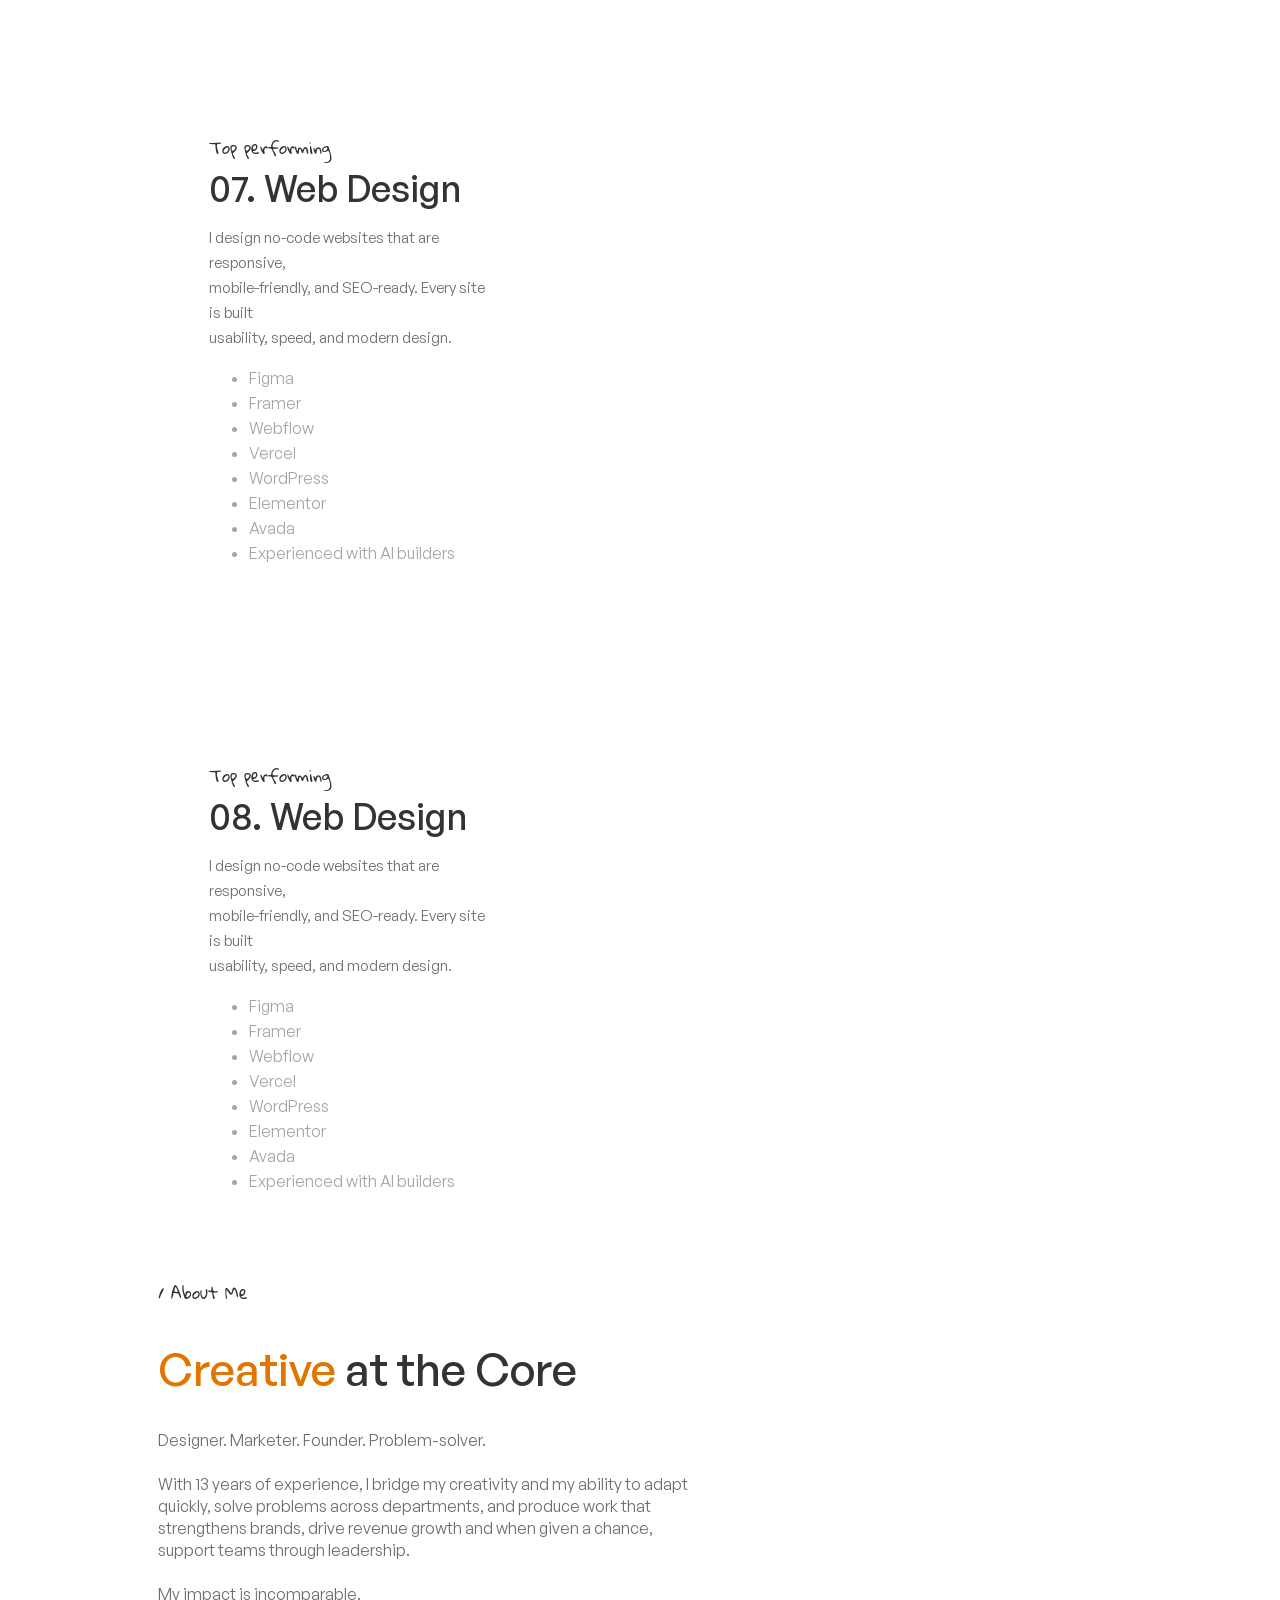
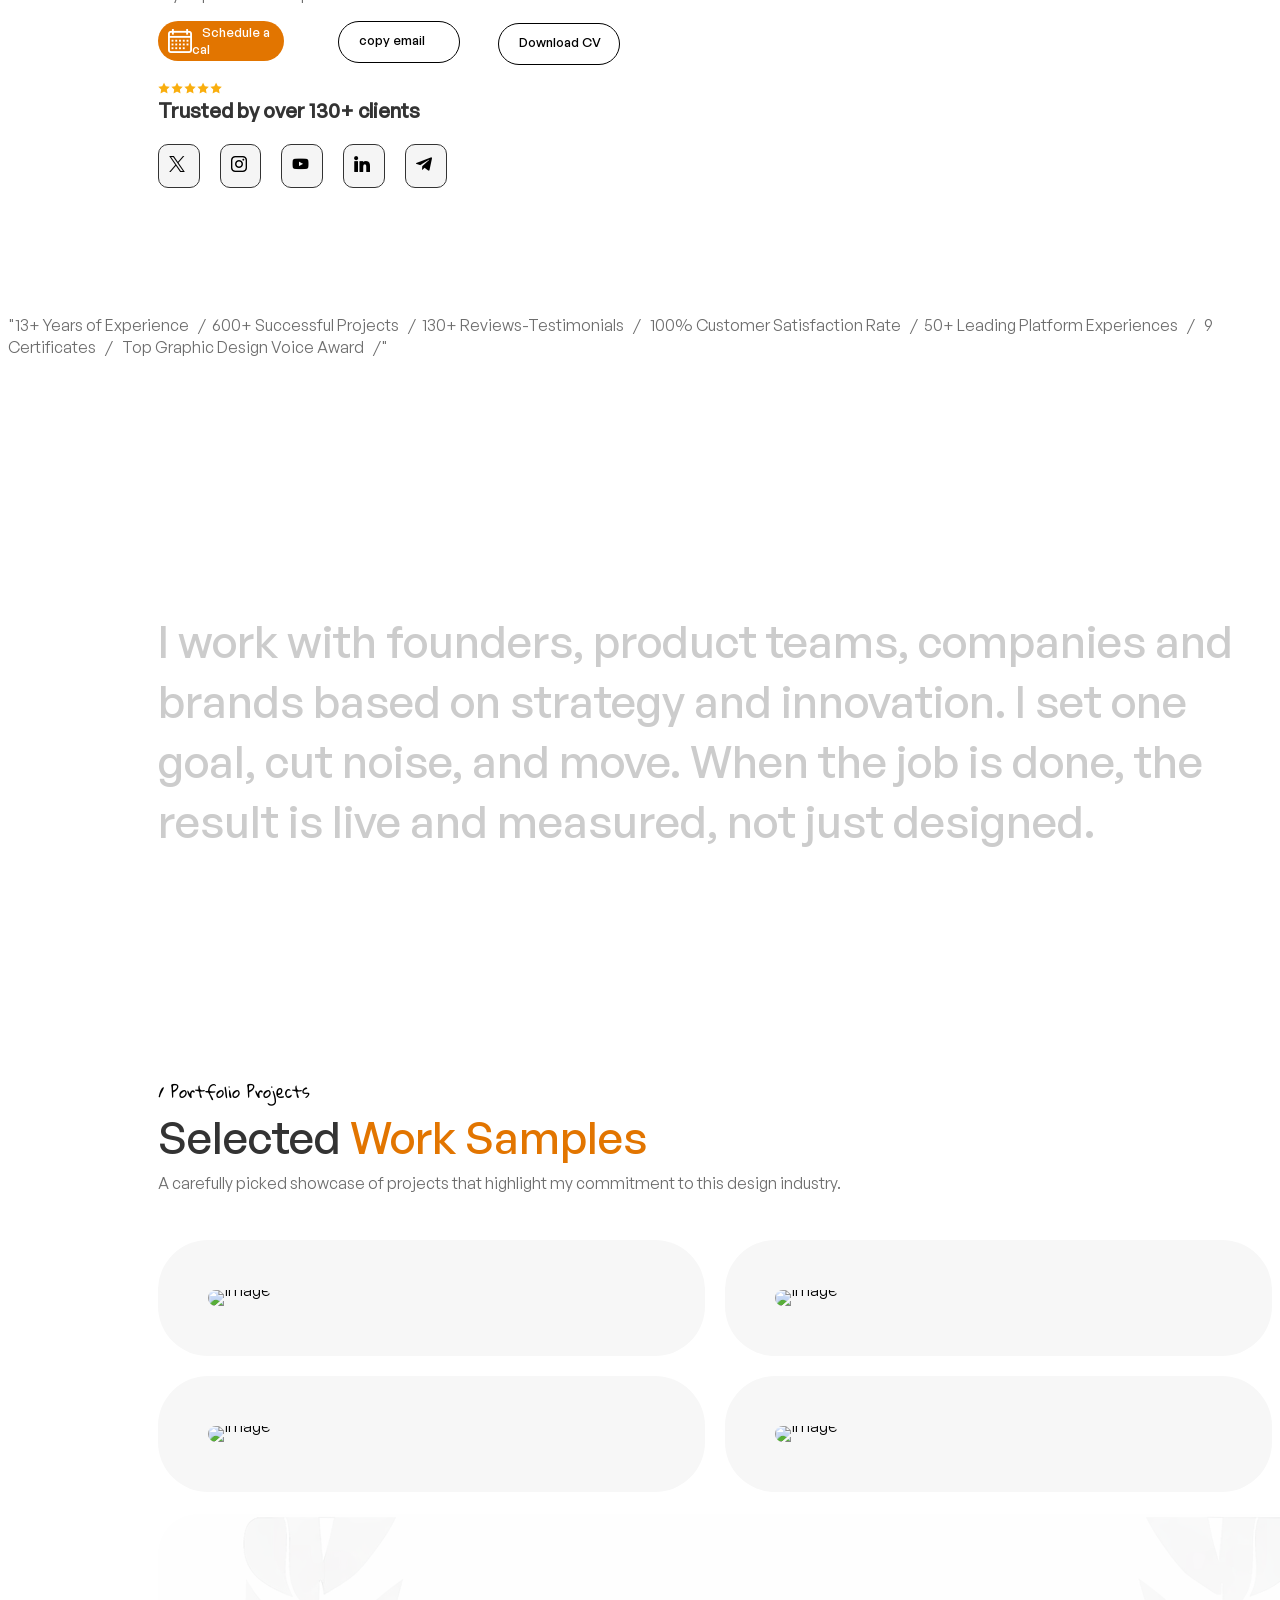
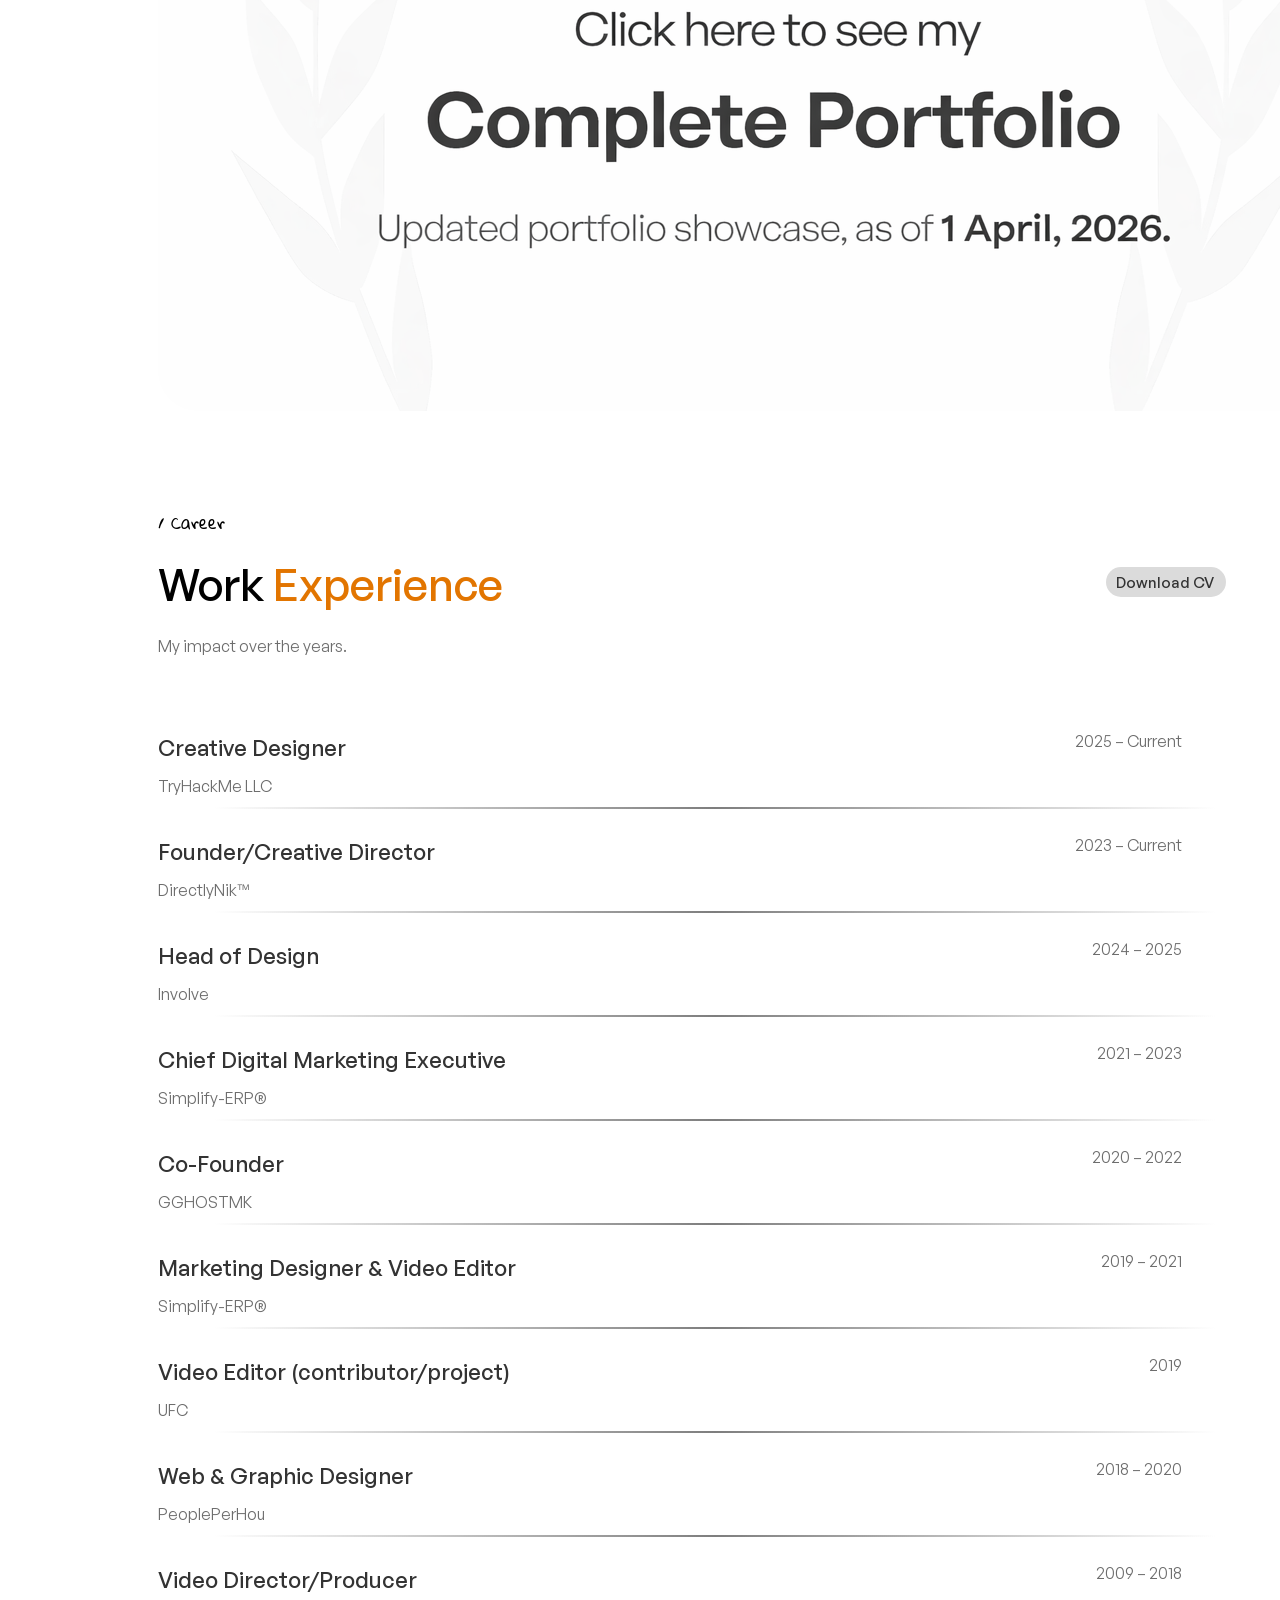
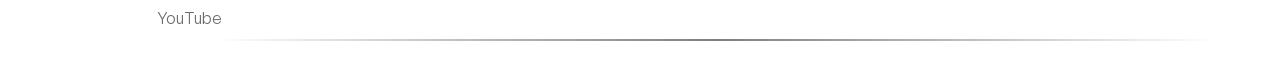
==== commit cdf67fc4: "day1" ====
--- a/index.html
+++ b/index.html
@@ -5,229 +5,16 @@
   <meta charset="UTF-8">
   <meta name="viewport" content="width=device-width, initial-scale=1.0">
   <title>Document</title>
-  <link rel="stylesheet" href="portofolio.css ">
+  <link rel="stylesheet" href="./assets/css/portofolio.css">
   <style>
-    @media (max-width: 600px) {
-      .grid {
-        grid-template-columns: 1fr;
-      }
-    }
-
-    @keyframes scroll {
-      from {
-        transform: translateX(0);
-      }
-
-      to {
-        transform: translateX(-100%);
-      }
-    }
-
-    @font-face {
-      font-family: fah;
-      src: url(GloriaHallelujah-Regular.ttf);
-    }
-
-    .jet {
-      font-family: fah;
-    }
-
-    .qu {
-      font-family: fah;
-    }
-
-    .skill1 {
-      font-family: fah;
-    }
-
-    @font-face {
-      font-family: font3;
-      src: url(Clash\ Display\ Semibold.ttf);
-    }
-
-    .ni {
-      font-family: font3;
-    }
-
-    @font-face {
-      font-family: font1;
-      src: url(GeneralSans-Regular.ttf);
-    }
-
-    .sub3 {
-      font-family: font1;
-    }
-
-    .mar {
-      font-family: font1;
-    }
-
-    .cl {
-      font-family: font1;
-    }
-
-    .f {
-      font-family: font1;
-    }
-
-    @font-face {
-      font-family: font9;
-      src: url(GeneralSans-Regular.ttf);
-    }
-
-    .sub2 {
-      font-family: font9;
-    }
-
-    .skill5 {
-      font-family: font9;
-    }
-
-    .e {
-      font-family: font9;
-    }
-
-    .dg {
-      font-family: font9;
-    }
-
-    @font-face {
-      font-family: font2;
-      src: url(GeneralSans-Medium.ttf);
-    }
-
-    .skill2 {
-      font-family: font2;
-    }
-
-    .skill3 {
-      font-family: font2;
-    }
-
-    .fix {
-      font-family: font2;
-    }
-
-    .d {
-      font-family: font2;
-    }
-
-    @font-face {
-      font-family: font4;
-      src: url(GeneralSans-Medium.ttf);
-    }
-
-    #mixe {
-      font-family: font4;
-    }
-
-    .me {
-      font-family: font4;
-    }
-
-    @font-face {
-      font-family: font5;
-      src: url(GloriaHallelujah-Regular.ttf);
-    }
-
-    .d1 {
-      font-family: font5;
-    }
-
-    .z {
-      font-family: font5;
-    }
-
-    @font-face {
-      font-family: font7;
-      src: url(GeneralSans-Medium.ttf);
-    }
-
-    .sub1 {
-      font-family: font7;
-    }
-
-    .work {
-      font-family: font7;
-    }
-
-    .tru {
-      font-family: font7;
-    }
-
-    .o0 {
-      font-family: font7;
-    }
-
-    .em {
-      font-family: font7;
-    }
-
-    .o {
-      font-family: font7;
-    }
-
-    .w1 {
-      font-family: font7;
-    }
-
-    .m0 {
-      font-family: font7;
-    }
-
-    .o0:hover {
-      background-color: #333333;
-      color: white;
-    }
-
-    .o:hover {
-      background-color: #333333;
-
-    }
-
-    .w1:hover {
-      background-color: #333333;
-      transition: 0.3s cubic-bezier(0.4, 0, 0.2, 1);
-      ;
-      left: -100px;
-      right: auto;
-    }
-
-    .abt:hover {
-      transform: translateY(-2px);
-    }
-
-    .me:hover {
-      transform: scalex(0.9);
-    }
-
-    .o:hover {
-      transform: translateY(-2px);
-    }
-
-    .em:hover {
-      transform: translateY(-2px);
-    }
-
-    .o0:hover {
-      transform: translateY(-2px);
-    }
-
-    .text-highlight {
-      color: #E27500;
-    }
-
-    .em:hover {
-      background-color: #333333;
-      color: white;
-    }
+   
   </style>
 </head>
 
 <body>
   <div>
     <video id="bgVideo" autoplay muted loop>
-      <source src="WhatsApp Video 2026-03-27 at 12.08.32 PM.mp4" type="video/mp4">
+      <source src="./assets/video/WhatsApp Video 2026-03-27 at 12.08.32 PM.mp4" type="video/mp4">
     </video>
     <div class="first">
       <div class="sidebar">
@@ -237,7 +24,7 @@
       <div class="font">
         <p class="mar">Award Winning Creative Leader</p>
         <p class="ni">GOKUL</p>
-        <img class="img" src="a1.jpeg" height="500vh" alt="mine">
+        <img class="img" src="./assets/images/a1.jpeg" height="500vh" alt="mine">
         <p class="mre">BOOPATHI</p>
         <p class="de">Designer & Founder</p>
         <p class="ll">Skopje, Macedonia - 19:15 GMT+2</p>
@@ -245,7 +32,7 @@
       </div>
       <div>
         <button class="fix">
-          <img class="clg" src="home.png" alt="image" />
+          <img class="clg" src="./assets/images/home.png" alt="image" />
           <p class="abt">Skill</p>
           <p class="abt">about</p>
           <p class="abt">portofolio ></p>
@@ -424,20 +211,20 @@
 
 
         </div>
-        <div class="o"><img class="i" src="calendar.png" alt="image">Schedule a cal </div>
+        <div class="o"><img class="i" src="./assets/images/calendar.png" alt="image">Schedule a cal </div>
         <p class="em">copy email</p>
 
         <p class="o0">Download CV</p>
-        <img class="str" src="stars.png" alt="image">
+        <img class="str" src="./assets/images/stars.png" alt="image">
         <h3 class="tru">Trusted by over 130+ clients</h3>
         <div class="dic">
           <div class="div">
-            <img class="png1" src="twitter.png" alt="image">
-          </div>
-          <div class="div"> <img class="png2" src="instagram.png" alt="image"></div>
-          <div class="div"> <img class="png3" src="youtube.png" height="16.5px" width="16.5px" alt="image"></div>
-          <div class="div"> <img class="png4" src="linkedin-big-logo.png" alt="image"></div>
-          <div class="div"> <img class="png5" src="telegram.png" alt="image">
+            <img class="png1" src="./assets/images/twitter.png" alt="image">
+          </div>
+          <div class="div"> <img class="png2" src="./assets/images/instagram.png" alt="image"></div>
+          <div class="div"> <img class="png3" src="./assets/images/youtube.png" height="16.5px" width="16.5px" alt="image"></div>
+          <div class="div"> <img class="png4" src="./assets/images/linkedin-big-logo.png" alt="image"></div>
+          <div class="div"> <img class="png5" src="./assets/images/telegram.png" alt="image">
           </div>
 
 
@@ -477,7 +264,7 @@
           </div>
         </div>
         <div>
-          <img class="d" src="ChatGPT Image Apr 1, 2026, 07_38_19 AM.png" alt="image" />
+          <img class="d" src="./assets/images/ChatGPT Image Apr 1, 2026, 07_38_19 AM.png " alt="image" />
         </div>
         <div class="skill">
           <p class="skill1">/ Career </p>
@@ -569,62 +356,8 @@
         </div>
 
       </div>
-      <script>
-        // Scroll rotation for the main image
-        window.addEventListener('scroll', () => {
-          const img = document.querySelector('.img');
-          if (img) {
-            const scrollValue = window.scrollY;
-            // Adjust the divisor (50) to change rotation speed
-            img.style.transform = `rotate(${scrollValue / 50}deg)`;
-          }
-        });
-
-        const sentence = `I work with founders, product teams, companies and brands based on strategy and innovation. 
-I set one goal, cut noise, and move. 
-When the job is done, the result is live and measured, not just designed.`;
-
-        const words = sentence.split(" ");
-        const container = document.getElementById("mixe");
-
-        let current = 0;
-        const step = 3;
-
-
-        words.forEach(word => {
-          const span = document.createElement("span");
-          span.textContent = word + " ";
-          span.classList.add("word");
-          container.appendChild(span);
-        });
-
-        const spans = document.querySelectorAll(".word");
-
-
-        function update() {
-          spans.forEach((span, index) => {
-            if (index < current) {
-              span.classList.add("active");
-            } else {
-              span.classList.remove("active");
-            }
-          });
-        }
-
-
-        document.addEventListener("keydown", (e) => {
-          if (e.key === "ArrowDown") {
-            current = Math.min(current + step, spans.length);
-            update();
-          }
-
-          if (e.key === "ArrowUp") {
-            current = Math.max(current - step, 0);
-            update();
-          }
-        });
-      </script>
-
+     
+<script src="./assets/js/javacsript.js"></script>
 </body>
 
 </html>
--- a/assets/css/portofolio.css
+++ b/assets/css/portofolio.css
@@ -0,0 +1,536 @@
+/* Fonts */
+@font-face {
+  font-family: 'fah';
+  src: url('../fonts/GloriaHallelujah-Regular.ttf');
+}
+
+@font-face {
+  font-family: 'font3';
+  src: url('../fonts/Clash Display Semibold.ttf');
+}
+
+@font-face {
+  font-family: 'font1';
+  src: url('../fonts/GeneralSans-Regular.ttf');
+}
+
+@font-face {
+  font-family: 'font9';
+  src: url('../fonts/GeneralSans-Regular.ttf');
+}
+
+@font-face {
+  font-family: 'font2';
+  src: url('../fonts/GeneralSans-Medium.ttf');
+}
+
+@font-face {
+  font-family: 'font4';
+  src: url('../fonts/GeneralSans-Medium.ttf');
+}
+
+@font-face {
+  font-family: 'font5';
+  src: url('../fonts/GloriaHallelujah-Regular.ttf');
+}
+
+@font-face {
+  font-family: 'font7';
+  src: url('../fonts/GeneralSans-Medium.ttf');
+}
+
+body {
+  font-family: 'font1', sans-serif;
+}
+
+#bgVideo {
+  position: fixed;
+  top: 0;
+  left: 0;
+  width: 100%;
+  height: 100%;
+  object-fit: cover;
+  z-index: -1;
+}
+
+.sidebar {
+  position: fixed;
+  width: 56px;
+  height: 20vh; 
+  background: black;
+  color: white;
+  display: flex;
+  flex-direction: column;
+  justify-content: space-between;
+  align-items: center;
+  z-index: 1000;
+}
+
+.logo {
+  font-size: 30px;
+  margin-top: 20px;
+}
+
+.text1 {
+  transform: rotate(270deg);
+  margin-bottom: 35px;
+  font-size: 16px;
+}
+
+.mar {
+  margin-top: 320px;
+  margin-left: 250px;
+  font-size: 16px;
+  color: #6D6D6D;
+  font-family: 'font1';
+}
+
+.ni {
+  margin-top: 50px;
+  margin-left: 250px;
+  font-size: 72.144px;
+  font-weight: bolder;
+  font-family: 'font3';
+}
+
+.img {
+  margin-left: 600px;
+  margin-top: -350px;
+  border-radius: 20px;
+  height: 50vh;
+  min-width: 180px;
+  transition: transform 0.1s ease-out;
+  transform-style: preserve-3d;
+}
+
+.mre {
+  margin-top: -200px;
+  margin-right: 190px;
+  font-size: 72.144px;
+  font-weight: bolder;
+  text-align: right;
+  font-family: 'font3';
+}
+
+.de {
+  margin-top: -230px;
+  margin-right: 190px;
+  font-size: 16px;
+  text-align: right;
+  color: #6D6D6D;
+  font-family: 'font1';
+}
+
+.ll {
+  margin-top: 160px;
+  margin-right: 190px;
+  text-align: right;
+  color: #6D6D6D;
+  font-family: 'font1';
+}
+
+.fix {
+  border-radius: 50px;
+  display: flex;
+  color: white;
+  text-transform: capitalize;
+  font-weight: 500;
+  word-spacing: 15px;
+  text-indent: 40px;
+  background-color: #000000;
+  align-items: center;
+  font-size: 15px;
+  position: fixed;
+  bottom: 20px;
+  right: 30%;
+  z-index: 1000;
+  font-family: 'font2';
+}
+
+.me {
+  border-radius: 50px;
+  background-color: rgb(226 117 0);
+  color: white;
+  height: 40px;
+  font-size: 15px;
+  text-transform: capitalize;
+  font-family: 'font4';
+}
+
+.d1 {
+  font-size: 16px;
+  color: #333333;
+  font-family: 'font5';
+}
+
+.w1 {
+  font-size: 44.8px;
+  font-weight: 400;
+  font-family: 'font7';
+}
+
+.e {
+  color: #6D6D6D;
+  font-size: 16px;
+  font-family: 'font9';
+}
+
+.page2 {
+  margin-top: 20%;
+  margin-left: 11%;
+}
+
+.m {
+  margin-left: 150px;
+  border-radius: 30px;
+  width: 23%;
+  min-height: fit-content;
+  position: sticky;
+  top: 50px;
+  margin-top: 5%;
+  background-color: #ffffff;
+  padding: 4%;
+  line-height: 25px;
+}
+
+.d {
+  font-size: 36px;
+  font-weight: 400;
+  color: #333333;
+  font-family: 'font2';
+}
+
+.cl {
+  font-size: 15px;
+  color: #6D6D6D;
+  font-family: 'font1';
+}
+
+.f {
+  color: #A5A5A5;
+  font-family: 'font1';
+}
+
+.qu {
+  color: #333333;
+  font-family: 'fah';
+}
+
+.m1, .m2 {
+  margin-left: 50px;
+  border-radius: 30px;
+  width: 23%;
+  min-height: fit-content;
+  position: sticky;
+  top: 50px;
+  margin-top: 5%;
+  background-color: #ffffff;
+  padding: 4%;
+  line-height: 25px;
+}
+
+.z {
+  font-size: 16px;
+  color: #333333;
+  font-family: 'font5';
+}
+
+.m0 {
+  font-weight: 400;
+  font-size: 44.8px;
+  color: #333333;
+  font-family: 'font7';
+}
+
+.dg {
+  font-size: 16px;
+  color: #6D6D6D;
+  font-family: 'font9';
+}
+
+.page3 {
+  margin-left: 150px;
+}
+
+.o {
+  font-size: 13px;
+  background-color: #E27500;
+  color: white;
+  border-radius: 50px;
+  width: 10%;
+  text-indent: 10px;
+  height: 40px;
+  display: flex;
+  align-items: center;
+  margin-left: 150px; 
+  transition: 0.3s;
+  font-family: 'font7';
+}
+
+.o:hover {
+  background-color: #333333;
+  transform: translateY(-2px);
+}
+
+.i {
+  margin-left: 10px;
+}
+
+.em {
+  background-color: #ffffff;
+  height: 20px;
+  padding: 10px;
+  align-items: center;
+  font-size: 13px;
+  text-indent: 10px;
+  width: 100px;
+  border-radius: 40px;
+  border: 1px solid #000000;
+  margin-left: 330px;
+  margin-top: -40px;
+  font-family: 'font7';
+}
+
+.em:hover {
+  background-color: #333333;
+  color: white;
+  transform: translateY(-2px);
+}
+
+.o0 {
+  background-color: #ffffff;
+  height: 20px;
+  padding: 10px;
+  align-items: center;
+  font-size: 13px;
+  text-indent: 10px;
+  width: 100px;
+  border-radius: 40px;
+  border: 1px solid #000000;
+  margin-left: 490px;
+  margin-top: -53px;
+  font-family: 'font7';
+}
+
+.o0:hover {
+  background-color: #333333;
+  color: white;
+  transform: translateY(-2px);
+}
+
+.tru {
+  font-size: 20px;
+  color: #333333;
+  margin-left: 150px;
+  margin-top: -30px;
+  font-family: 'font7';
+}
+
+.str {
+  margin-left: 150px;
+  margin-top: -20px;
+}
+
+.div {
+  background-color: whitesmoke;
+  border: 0.2px solid #333333;
+  padding: 9.863px;
+  align-items: center;
+  width: 20px;
+  border-radius: 10px;
+}
+
+.dic {
+  display: flex;
+  gap: 20px;
+  margin-left: 150px;
+}
+
+.text {
+  animation: scroll 50000ms linear infinite;
+  color: #6d6d6d;
+  margin-top: 10%;
+  font-family: 'font1';
+}
+
+#mixe {
+  color: black;
+  font-size: 44.8px;
+  font-weight: 400;
+  margin-left: 150px;
+  margin-top: 20%;
+  font-family: 'font4';
+}
+
+.word {
+  opacity: 0.2;
+  transition: 0.3s;
+}
+
+.active {
+  opacity: 1;
+  color: black;
+  font-weight: 500;
+}
+
+.work {
+  font-size: 44.8px;
+  color: #333333;
+  font-family: 'font7';
+}
+
+.care {
+  font-size: 16px;
+  color: #6D6D6D;
+  font-family: 'font1';
+}
+
+.jwc {
+  line-height: 1px;
+  margin-left: 150px;
+  margin-top: 19%;
+}
+
+.jet {
+  font-family: 'fah';
+}
+
+.e43 {
+  background-color: #f7f7f7;
+  padding: 50px;
+  border-radius: 50px;
+  width: 100%;
+  box-sizing: border-box;
+}
+
+.n1 {
+  border-radius: 40px;
+  width: 100%; 
+  height: auto;
+}
+
+.grid {
+  display: grid;
+  grid-template-columns: repeat(2, 1fr);
+  gap: 20px;
+  margin-top: 5%;
+}
+
+.d{
+  margin-top: 2%;
+  border-radius: 40px;
+  transition: transform 0.3s ease;
+}
+
+.d:hover {
+  transform: rotate(2deg);
+}
+
+.skill3 {
+  background-color: #dbdbdb;
+  border-radius: 40px;
+  width: 100px;
+  height: 10px;
+  align-items: center;
+  display: flex;
+  font-size: 15px;
+  color: #333333;
+  padding: 10px;
+  margin-top: 28px;
+  margin-left: 50%;
+  font-family: 'font2';
+}
+
+.skill3:hover {
+  background-color: #333333;
+  color: #f7f7f7;
+}
+
+.skill4 {
+  display: flex;
+  justify-content: space-between;
+}
+
+.skill2 {
+  font-size: 44.8px;
+  font-family: 'font2';
+}
+
+.skill {
+  margin-top: 10%;
+}
+
+.skill1 {
+  font-family: 'fah';
+}
+
+.skill5 {
+  color: #6D6D6D;
+  font-size: 16px;
+  font-family: 'font9';
+}
+
+.sub {
+  display: flex;
+  justify-content: space-between;
+  margin-right: 90px;
+}
+
+.sub1 {
+  font-size: 22px;
+  color: #333333;
+  font-family: 'font7';
+}
+
+.sub2 {
+  font-size: 16px;
+  color: #6D6D6D;
+  margin-left: 150px;
+  font-family: 'font9';
+}
+
+.sub3 {
+  font-size: 16px;
+  color: #6D6D6D;
+  font-family: 'font1';
+}
+
+.line {
+  width: 90%;
+  height: 2px;
+  background: linear-gradient(to right, transparent, #7e7e7e, transparent);
+  margin: 20px auto; 
+}
+
+.sub0 {
+  margin-top: 7%;
+}
+
+@media (max-width: 600px) {
+  .grid {
+    grid-template-columns: 1fr;
+  }
+}
+
+@keyframes scroll {
+  from {
+    transform: translateX(0);
+  }
+  to {
+    transform: translateX(-100%);
+  }
+}
+
+
+
+.abt:hover {
+  transform: translateY(-2px);
+}
+
+.me:hover {
+  transform: scaleX(0.9);
+}
+
+.text-highlight {
+  color: #E27500;
+}
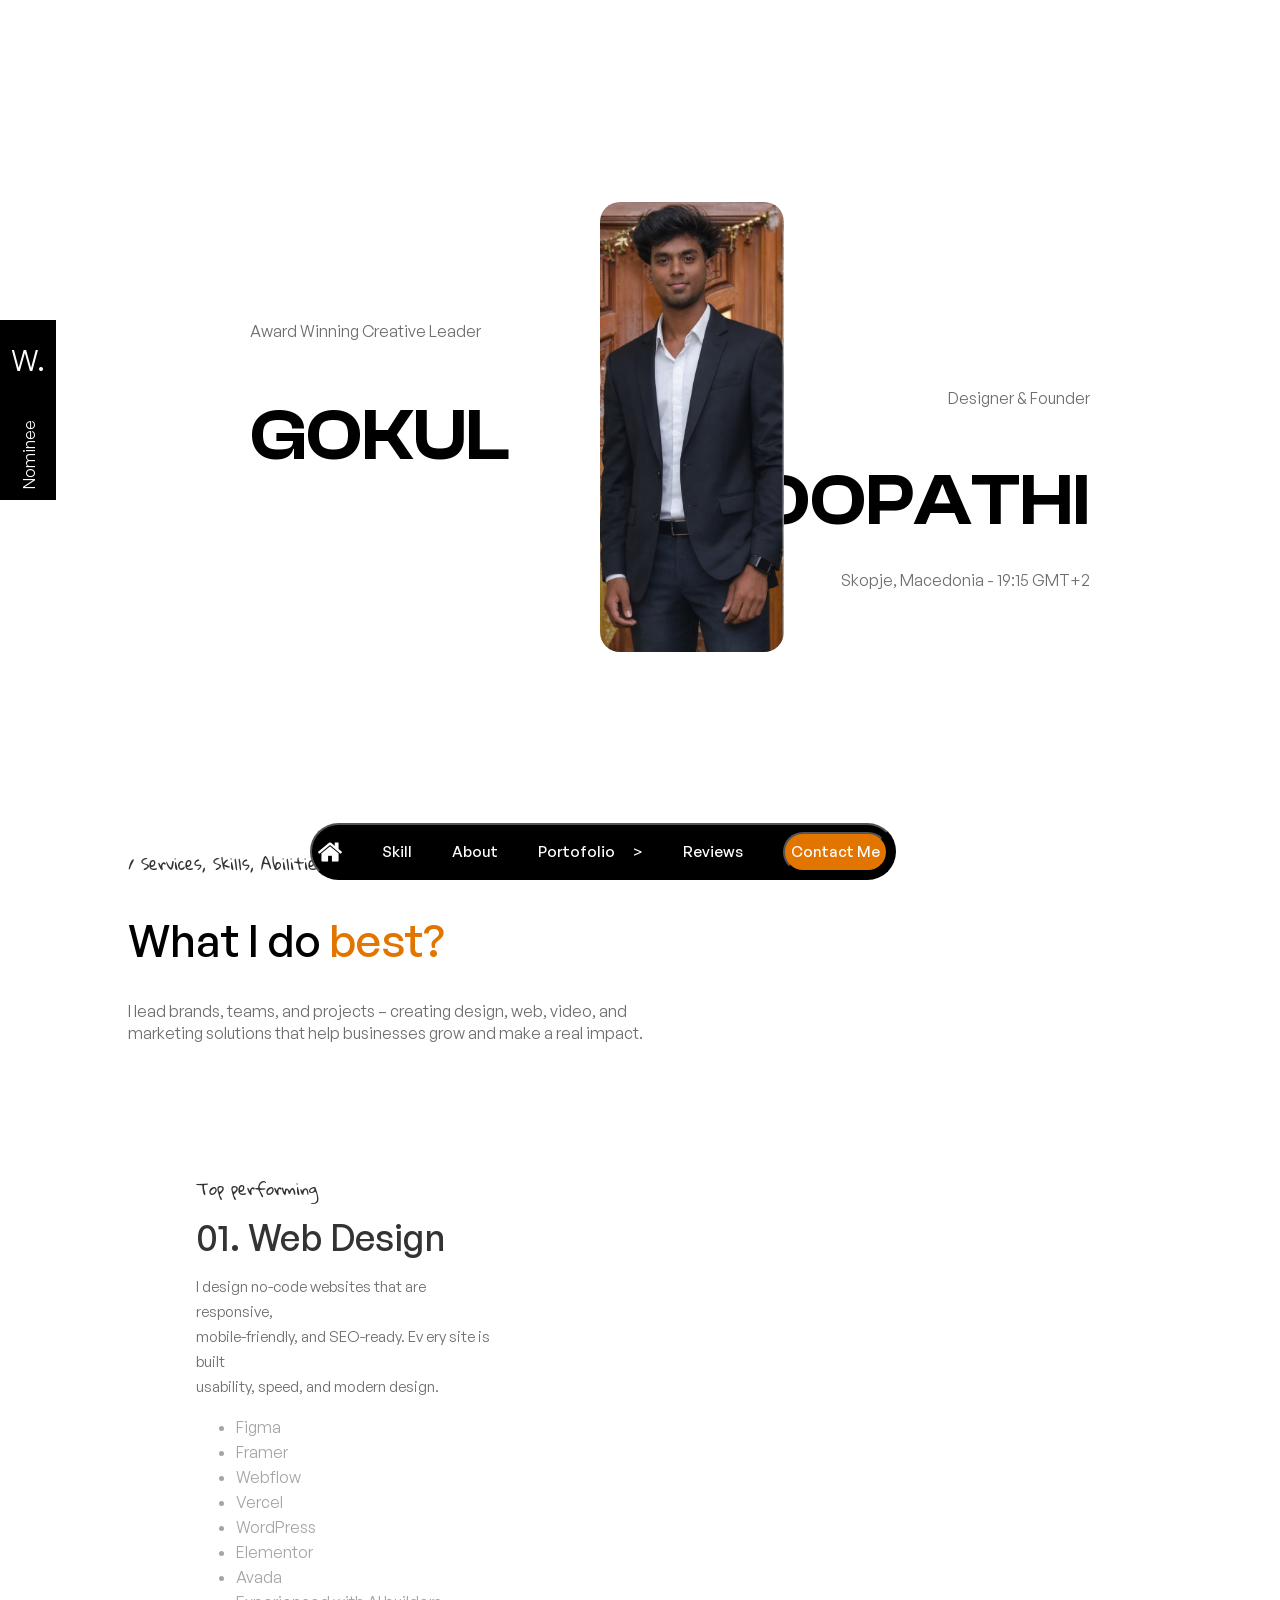
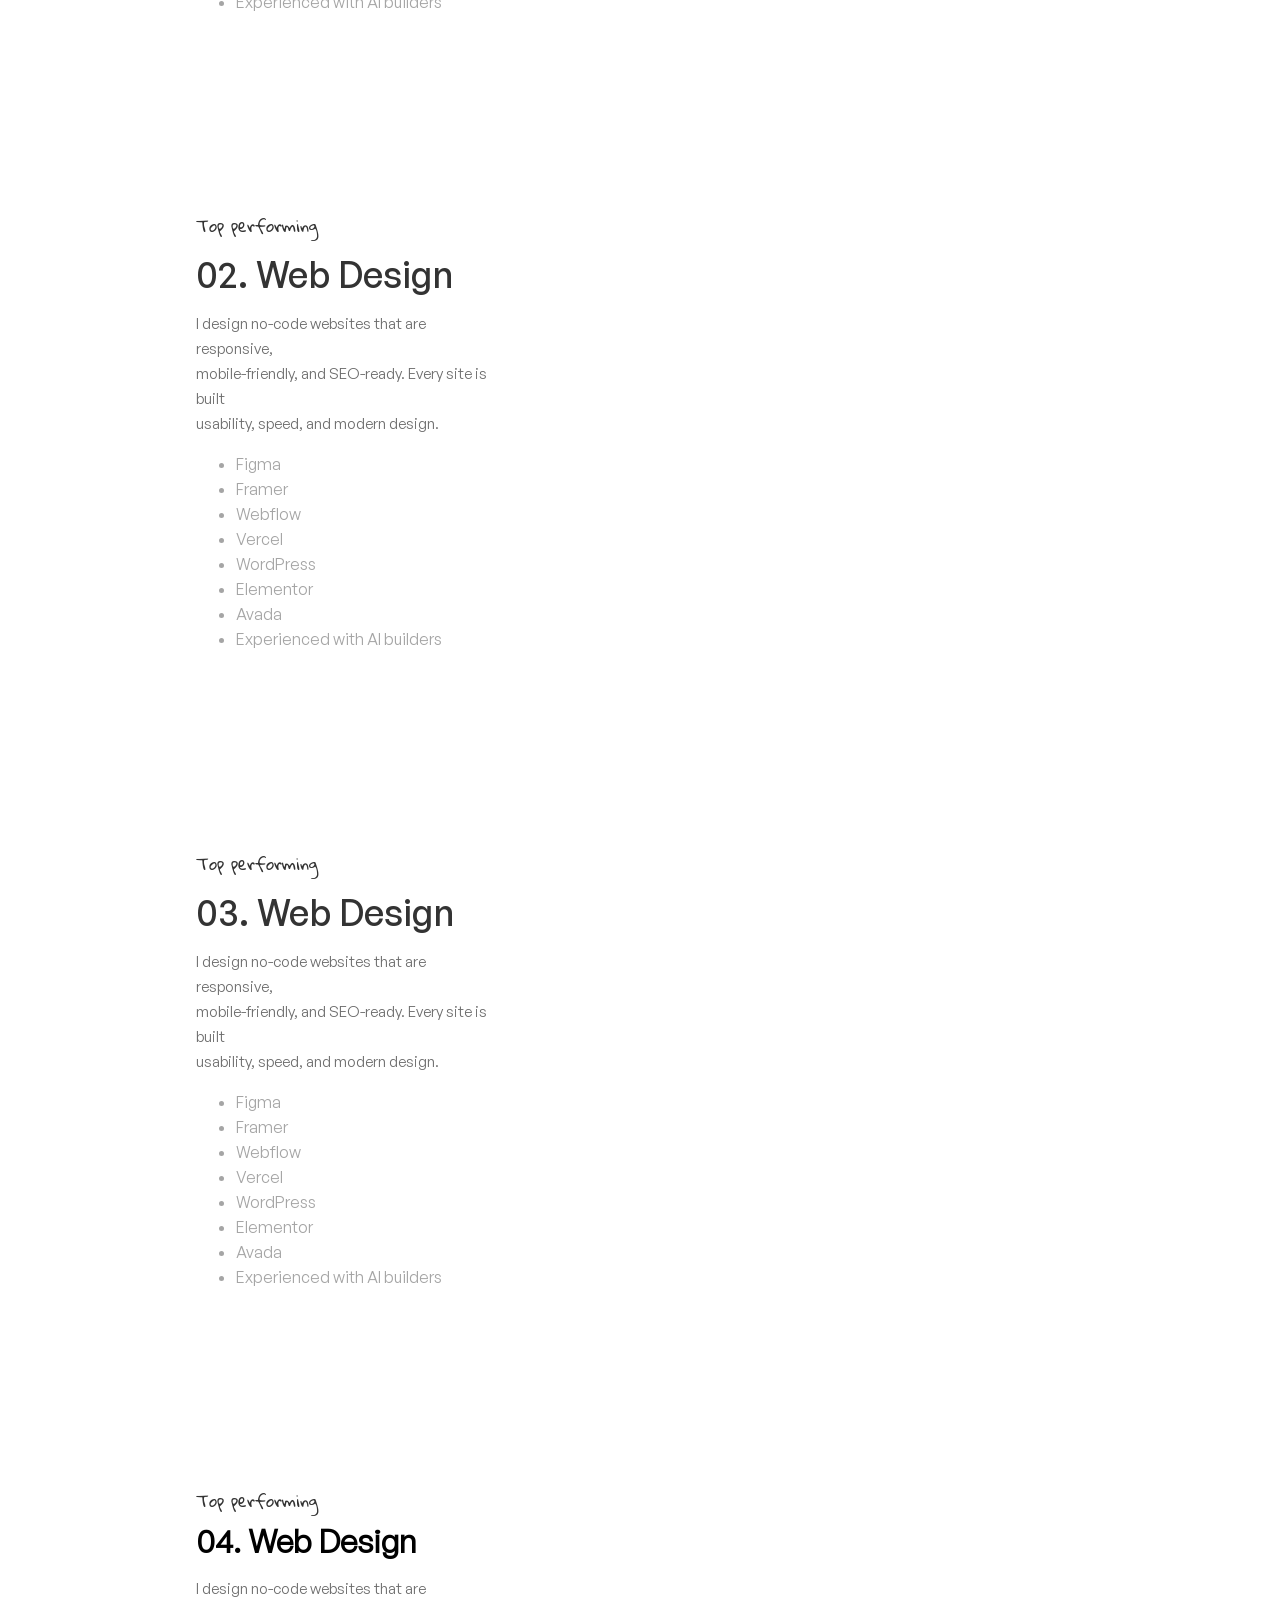
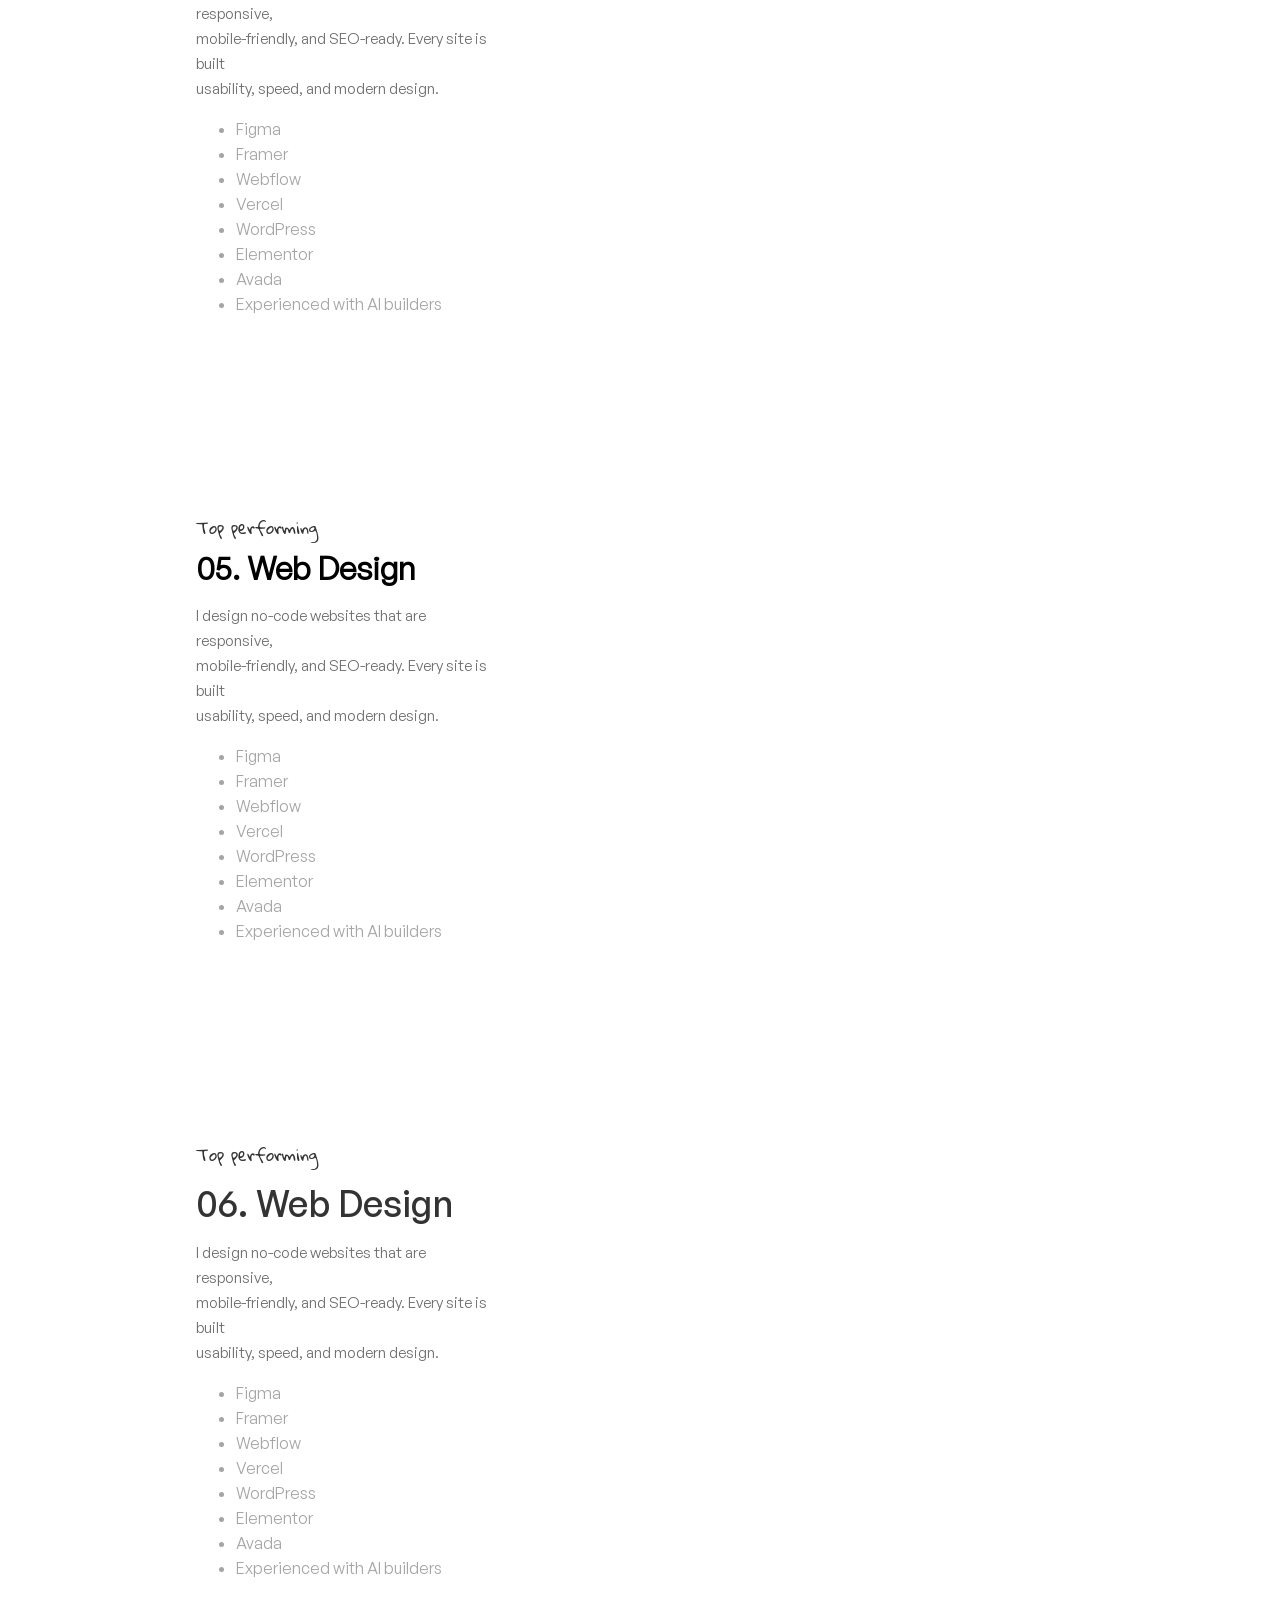
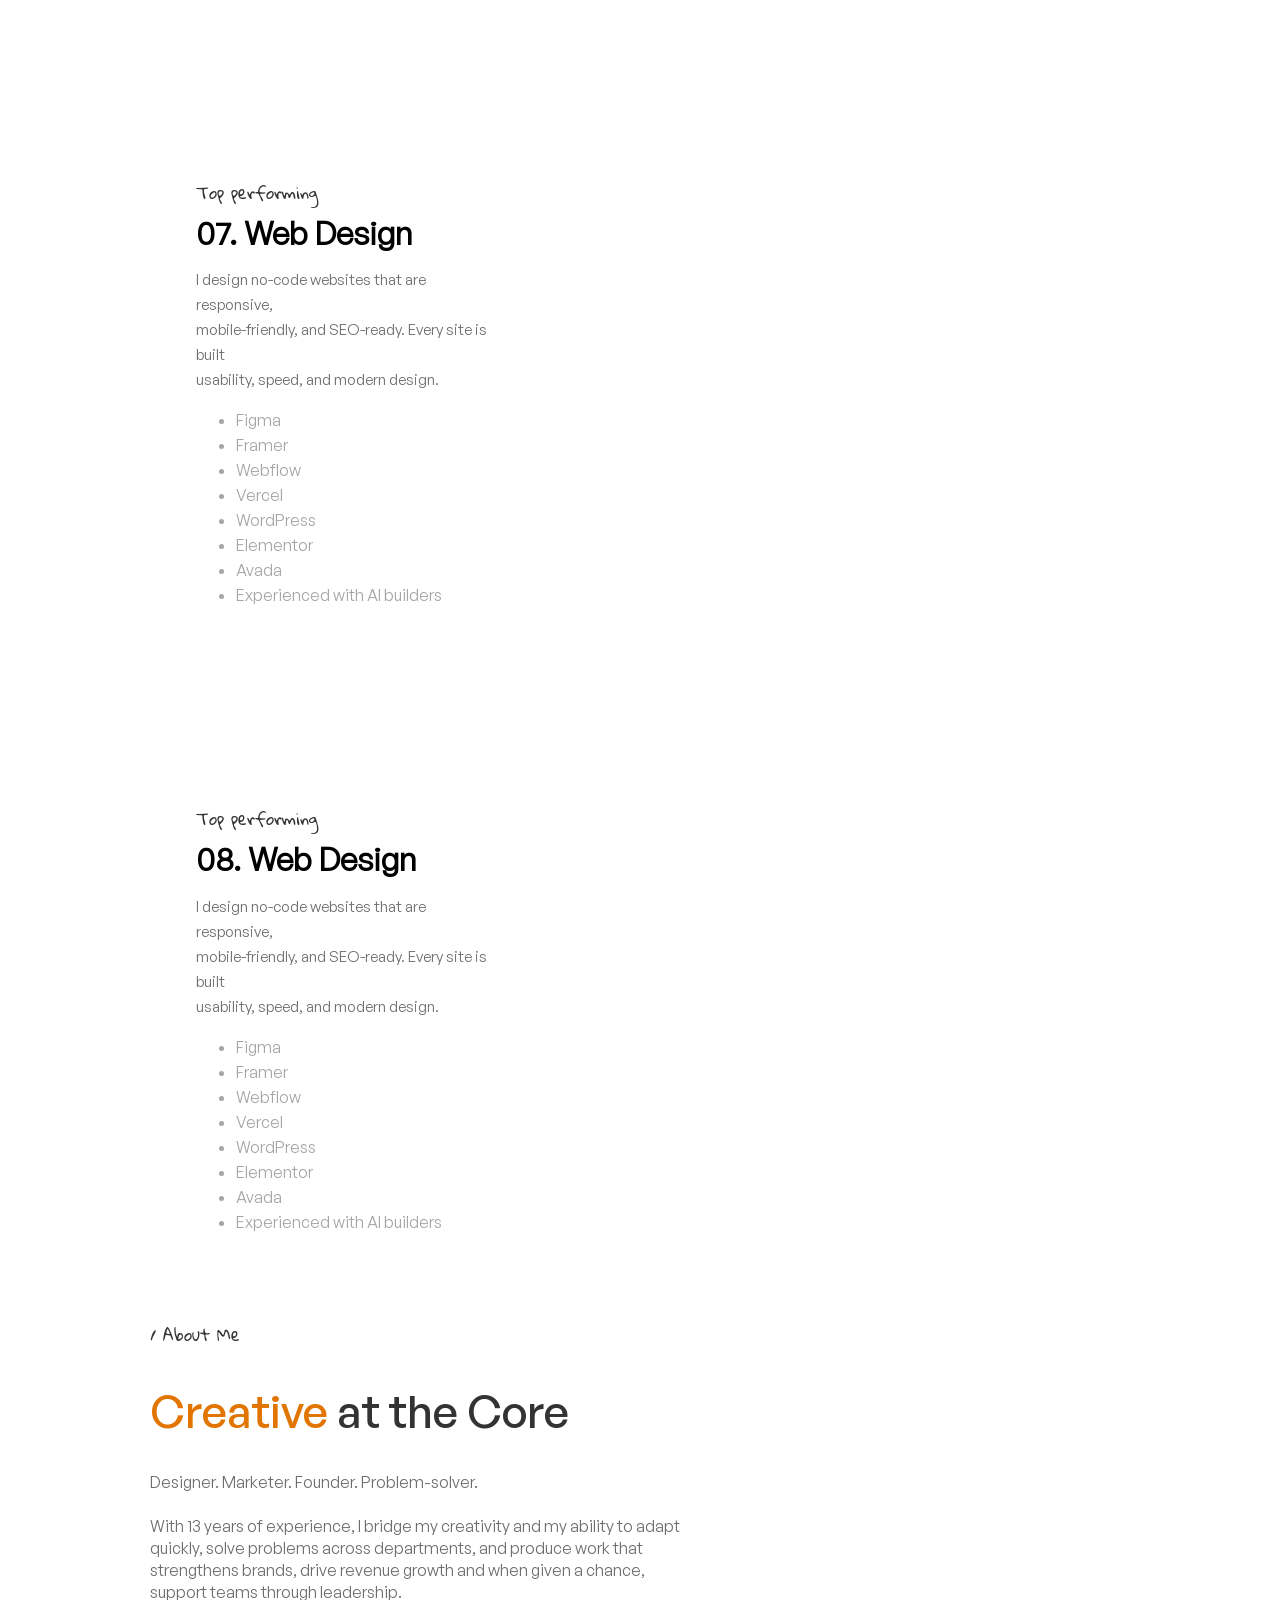
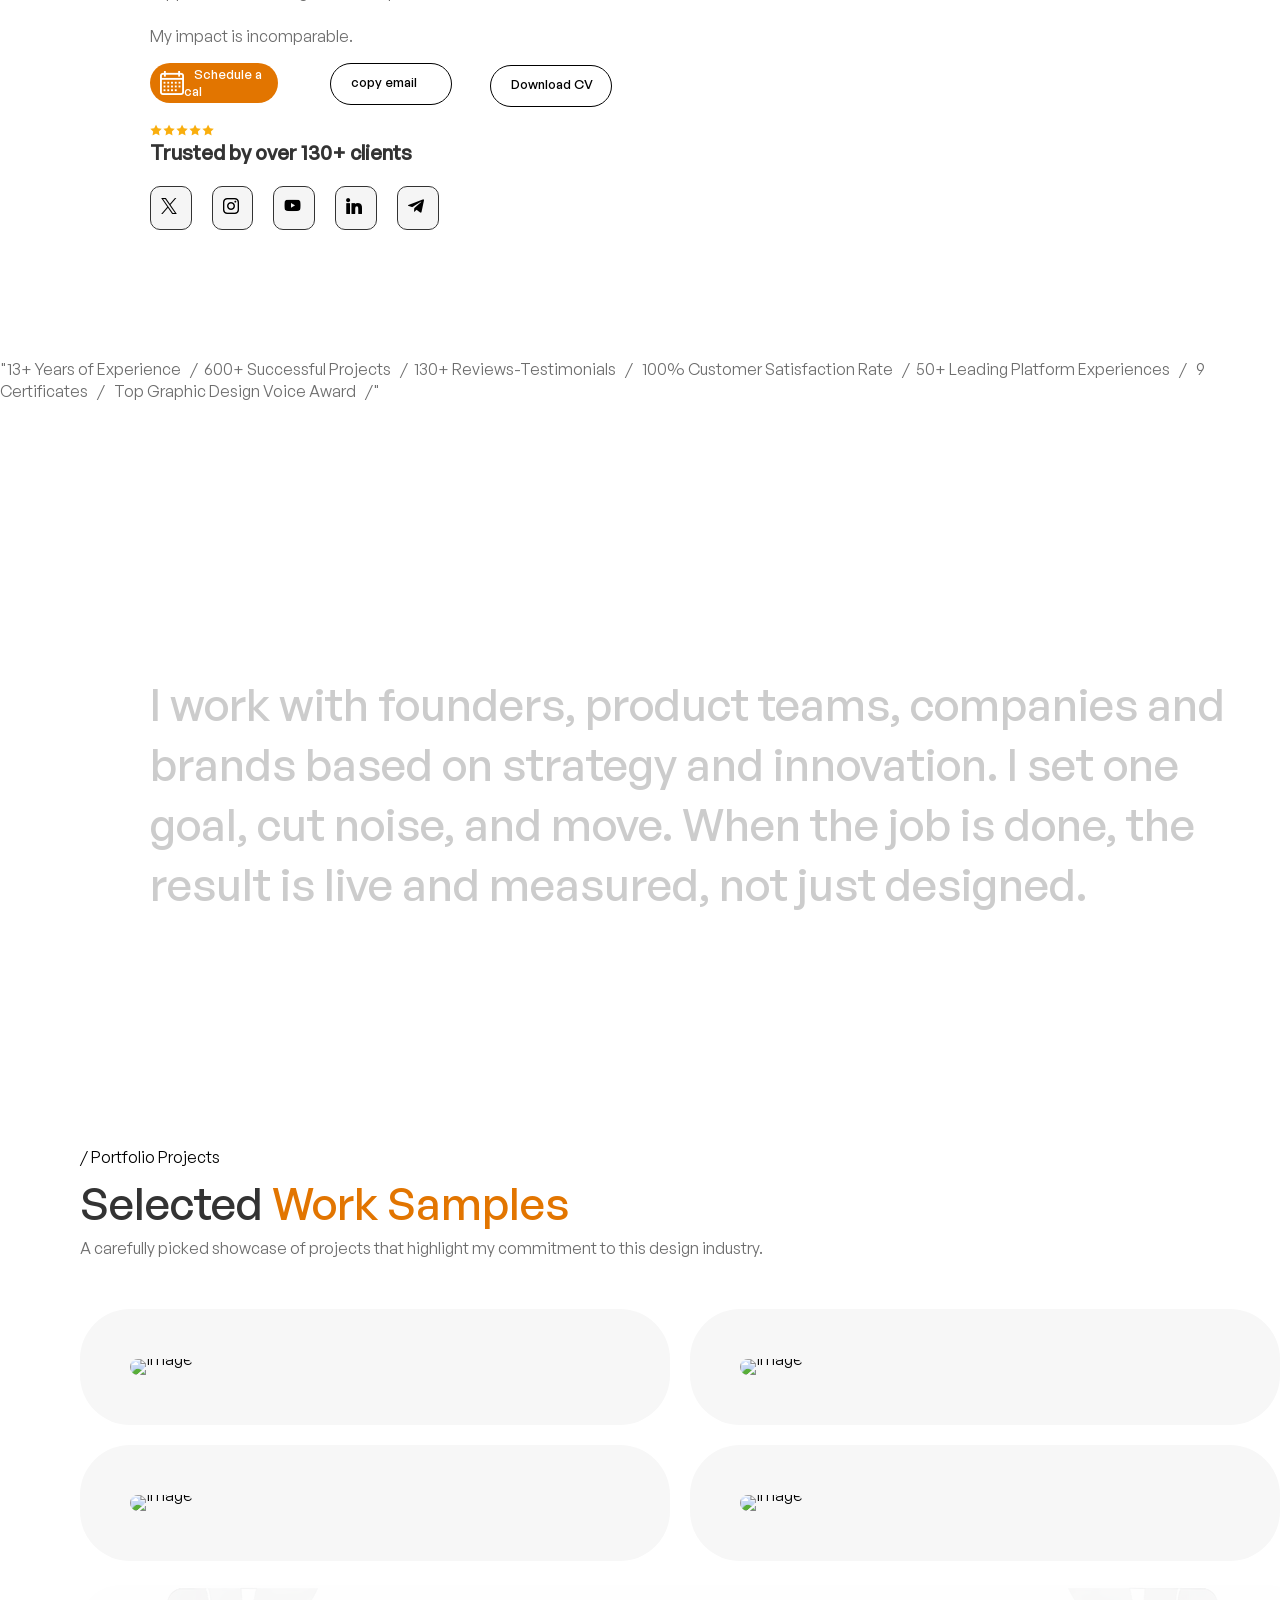
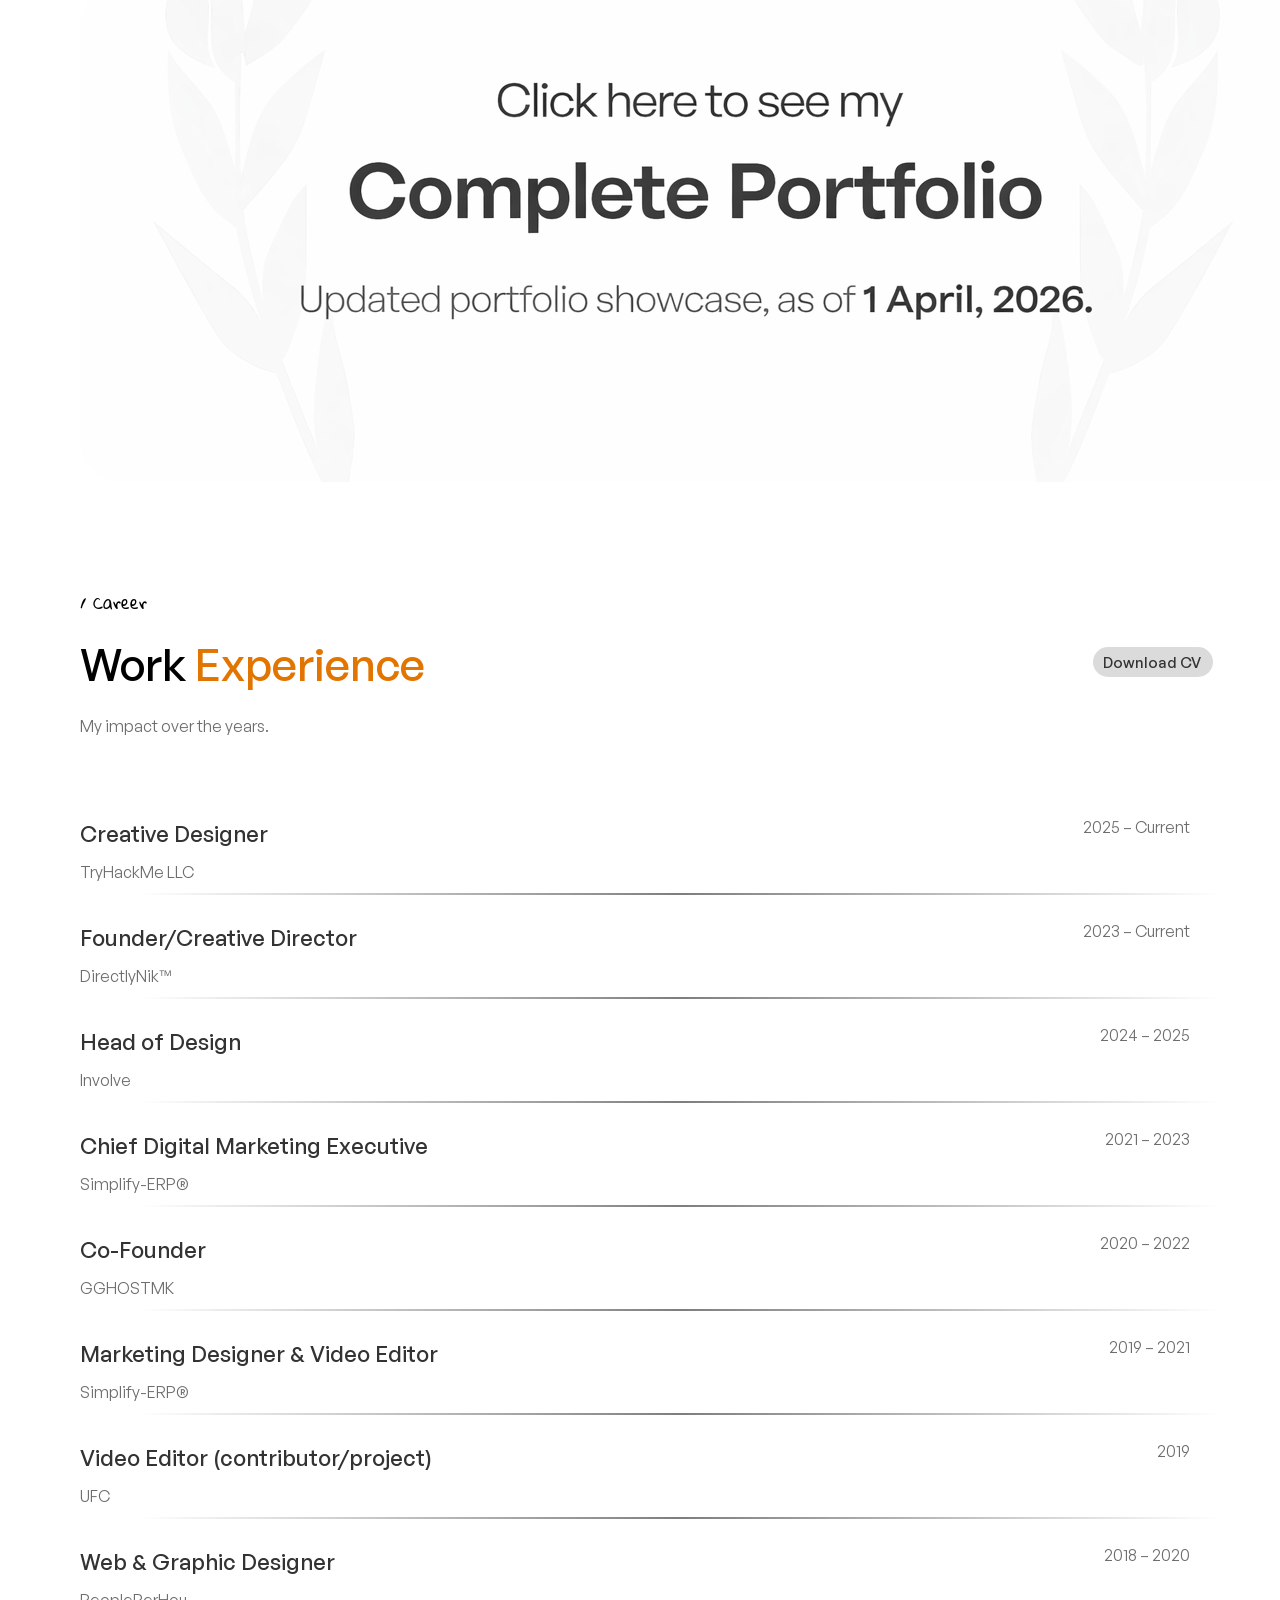
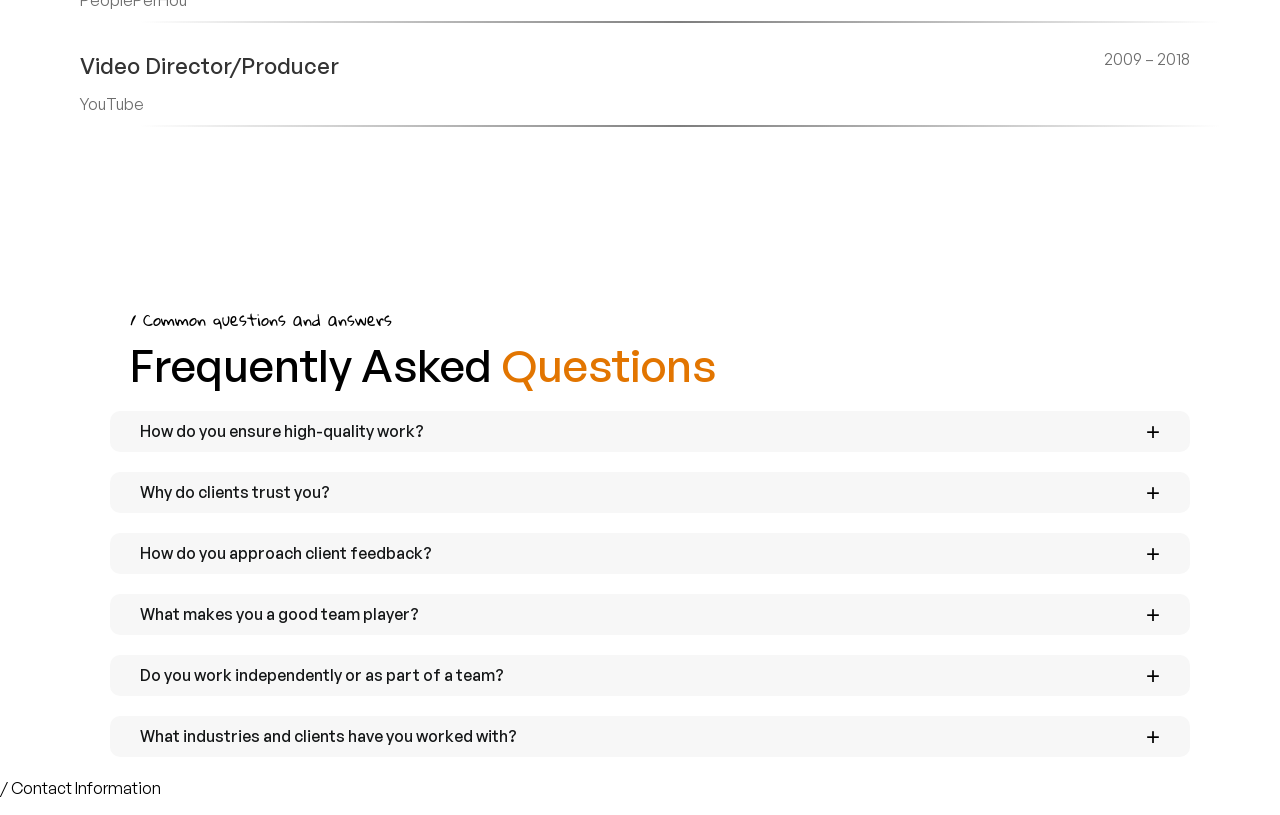
==== commit ccb0d3de: "responsive" ====
--- a/index.html
+++ b/index.html
@@ -46,7 +46,7 @@
       <div>
         <div class="page2">
           <p class="d1">/ Services, Skills, Abilities</p>
-          <h1 class="w1">What I do <span style="color:#E27500">best?</span> </h1>
+          <h1 class="w1">What I do <span   class="e3">best?</span> </h1>
           <p class="e">I lead brands, teams, and projects – creating design, web, video, and<br> marketing solutions
             that help businesses grow and make a real impact.</p>
         </div>
@@ -54,7 +54,7 @@
         <!-- <div class="pages"> -->
         <div class="m">
           <p class="qu">Top performing</p>
-          <h1 class="d">01. Web Design</h1>
+          <h1 class="d2">01. Web Design</h1>
           <p class="cl">I design no-code websites that are responsive,<br> mobile-friendly, and SEO-ready. Ev ery site
             is built <br> usability, speed, and modern design.</p>
           <p>
@@ -74,26 +74,26 @@
         <!-- </div> -->
         <div class="m">
           <p class="qu">Top performing</p>
-          <h1 class="d">02. Web Design</h1>
-          <p class="cl">I design no-code websites that are responsive,<br> mobile-friendly, and SEO-ready. Every site is
-            built <br> usability, speed, and modern design.</p>
-          <p>
-          <ul class="f">
-            <li>Figma</li>
-            <li>Framer</li>
-            <li>Webflow</li>
-            <li>Vercel</li>
-            <li>WordPress</li>
-            <li>Elementor</li>
-            <li>Avada</li>
-            <li>Experienced with AI builders</li>
-          </ul>
-          </p>
-
-        </div>
-        <div class="m">
-          <p class="qu">Top performing</p>
-          <h1 class="d">03. Web Design</h1>
+          <h1 class="d2">02. Web Design</h1>
+          <p class="cl">I design no-code websites that are responsive,<br> mobile-friendly, and SEO-ready. Every site is
+            built <br> usability, speed, and modern design.</p>
+          <p>
+          <ul class="f">
+            <li>Figma</li>
+            <li>Framer</li>
+            <li>Webflow</li>
+            <li>Vercel</li>
+            <li>WordPress</li>
+            <li>Elementor</li>
+            <li>Avada</li>
+            <li>Experienced with AI builders</li>
+          </ul>
+          </p>
+
+        </div>
+        <div class="m">
+          <p class="qu">Top performing</p>
+          <h1 class="d2">03. Web Design</h1>
           <p class="cl">I design no-code websites that are responsive,<br> mobile-friendly, and SEO-ready. Every site is
             built <br> usability, speed, and modern design.</p>
           <p>
@@ -147,7 +147,7 @@
         </div>
         <div class="m">
           <p class="qu">Top performing</p>
-          <h1 class="d">06. Web Design</h1>
+          <h1 class="d2">06. Web Design</h1>
           <p class="cl">I design no-code websites that are responsive,<br> mobile-friendly, and SEO-ready. Every site is
             built <br> usability, speed, and modern design.</p>
           <p>
@@ -203,7 +203,7 @@
       <div>
         <div class="page3">
           <p class="z">/ About Me</p>
-          <h1 class="m0"><span style="color: #E27500;">Creative</span> at the Core</h1>
+          <h1 class="m0"><span  class="e3" >Creative</span> at the Core</h1>
           <p class="dg">Designer. Marketer. Founder. Problem-solver.<br><br>With 13 years of experience, I bridge my
             creativity and my ability to adapt<br> quickly, solve problems across departments, and produce work that<br>
             strengthens brands, drive revenue growth and when given a chance,<br> support teams through
@@ -241,7 +241,7 @@
       <p id="mixe"></p>
       <div class="jwc">
         <p class="jet">/ Portfolio Projects</p>
-        <p class="work">Selected <span style="color: #E27500;"> Work Samples</span></p>
+        <p class="work">Selected <span class="e3"> Work Samples</span></p>
         <p class="care">A carefully picked showcase of projects that highlight my commitment to this design industry.
         </p>
         <div class="grid">
@@ -352,12 +352,94 @@
 
           </div>
 
-
-        </div>
-
-      </div>
+<p class="com">/ Common questions and answers</p>
+<p class="fre">Frequently Asked <span class="ques"> Questions</span></p>
+
+     <div class="faq-container">
+       <div class="faq-item" onclick="toggleFaq(this)">
+         <div class="faq-header">
+           <span class="question">How do you ensure high-quality work?</span>
+         <span class="icon">+</span>
+       </div>
+       <div class="faq-content">
+         <p>I follow industry standards, use professional-grade tools, and maintain a strong attention to detail in every project, delivering polished results that match each client’s goals.</p>
+       </div>
+     </div>
+   </div>
+
+      <div class="faq-container">
+       <div class="faq-item" onclick="toggleFaq(this)">
+         <div class="faq-header">
+           <span class="question">Why do clients trust you?</span>
+         <span class="icon">+</span>
+       </div>
+       <div class="faq-content">
+         <p>Clients appreciate my reliability, my commitment to their goals, and my ability to translate their vision into effective, polished design and marketing solutions.</p>
+       </div>
+     </div>
+   </div>
+
+      <div class="faq-container">
+       <div class="faq-item" onclick="toggleFaq(this)">
+         <div class="faq-header">
+           <span class="question">How do you approach client feedback?</span>
+         <span class="icon">+</span>
+       </div>
+       <div class="faq-content">
+         <p>I listen carefully, take feedback on board, and iterate to align the project with client expectations while maintaining creative and technical excellence.</p>
+       </div>
+     </div>
+   </div>
+
+      <div class="faq-container">
+       <div class="faq-item" onclick="toggleFaq(this)">
+         <div class="faq-header">
+           <span class="question">What makes you a good team player?</span>
+         <span class="icon">+</span>
+       </div>
+       <div class="faq-content">
+         <p>Clear communication, openness to feedback, and a collaborative attitude – I value the team’s success as much as my own and help wherever I can.</p>
+       </div>
+     </div>
+   </div>
+
+      <div class="faq-container">
+       <div class="faq-item" onclick="toggleFaq(this)">
+         <div class="faq-header">
+           <span class="question">Do you work independently or as part of a team?</span>
+         <span class="icon">+</span>
+       </div>
+       <div class="faq-content">
+         <p>Both. I thrive leading teams and working alongside them.<br>
+In my last three positions, I’ve successfully led design and marketing teams, mentoring talent and driving projects to completion. At the same time, I’m equally comfortable contributing as a team member under another leader’s direction, always focused on achieving outstanding results together.</p>
+       </div>
+     </div>
+   </div>
+
+      <div class="faq-container">
+       <div class="faq-item" onclick="toggleFaq(this)">
+         <div class="faq-header">
+           <span class="question">What industries and clients have you worked with?</span>
+         <span class="icon">+</span>
+       </div>
+       <div class="faq-content">
+         <p>I’ve collaborated with a diverse range of clients — from startups to established brands — delivering design, web, video, and marketing solutions they trust.</p>
+       </div>
+     </div>
+   </div>
+        </div>
+
+      </div>
+
+
+      <div class="cont">
+        <p class="cont1">/ Contact Information</p>
+      </div> 
      
+
+
+    
 <script src="./assets/js/javacsript.js"></script>
 </body>
 
-</html>+</html>
--- a/assets/css/portofolio.css
+++ b/assets/css/portofolio.css
@@ -41,6 +41,8 @@
 
 body {
   font-family: 'font1', sans-serif;
+  margin: 0;
+  padding: 0;
 }
 
 #bgVideo {
@@ -56,7 +58,7 @@
 .sidebar {
   position: fixed;
   width: 56px;
-  height: 20vh; 
+  height: 20vh;
   background: black;
   color: white;
   display: flex;
@@ -177,11 +179,11 @@
 
 .page2 {
   margin-top: 20%;
-  margin-left: 11%;
+  margin-left: 10%;
 }
 
 .m {
-  margin-left: 150px;
+  margin-left: 145px;
   border-radius: 30px;
   width: 23%;
   min-height: fit-content;
@@ -193,7 +195,7 @@
   line-height: 25px;
 }
 
-.d {
+.d2 {
   font-size: 36px;
   font-weight: 400;
   color: #333333;
@@ -216,7 +218,8 @@
   font-family: 'fah';
 }
 
-.m1, .m2 {
+.m1,
+.m2 {
   margin-left: 50px;
   border-radius: 30px;
   width: 23%;
@@ -262,7 +265,7 @@
   height: 40px;
   display: flex;
   align-items: center;
-  margin-left: 150px; 
+  margin-left: 150px;
   transition: 0.3s;
   font-family: 'font7';
 }
@@ -387,9 +390,10 @@
 
 .jwc {
   line-height: 1px;
-  margin-left: 150px;
+  margin-left: 80px;
   margin-top: 19%;
 }
+.page2
 
 .jet {
   font-family: 'fah';
@@ -405,7 +409,7 @@
 
 .n1 {
   border-radius: 40px;
-  width: 100%; 
+  width: 100%;
   height: auto;
 }
 
@@ -416,7 +420,7 @@
   margin-top: 5%;
 }
 
-.d{
+.d {
   margin-top: 2%;
   border-radius: 40px;
   transition: transform 0.3s ease;
@@ -425,6 +429,7 @@
 .d:hover {
   transform: rotate(2deg);
 }
+
 
 .skill3 {
   background-color: #dbdbdb;
@@ -499,38 +504,244 @@
   width: 90%;
   height: 2px;
   background: linear-gradient(to right, transparent, #7e7e7e, transparent);
-  margin: 20px auto; 
+  margin: 20px auto;
 }
 
 .sub0 {
   margin-top: 7%;
 }
 
-@media (max-width: 600px) {
+@keyframes scroll {
+  from { transform: translateX(0); }
+  to { transform: translateX(-100%); }
+}
+
+.abt:hover {
+  transform: translateY(-2px);
+}
+
+.me:hover {
+  transform: scaleX(0.9);
+}
+
+.text-highlight {
+  color: #E27500;
+}
+
+.e3 {
+  color: #E27500;
+}
+
+.com {
+  font-size: 16px;
+  font-family: "fah";
+  margin-top: 16%;
+  margin-left: 50px;
+}
+
+.fre {
+  font-size: 44.8px;
+  font-family: font2;
+  font-weight: 400;
+  margin-left: 50px;
+}
+
+.ques {
+  color: #E27500;
+}
+
+.do {
+  font-size: 16px;
+  font-family: font7;
+  color: #141617;
+  align-items: center;
+  display: flex;
+  margin-left:29px;
+}
+
+.dvc {
+  display: flex;
+  justify-content: space-between;
+  background-color: #dbdbdb;
+  border-radius: 20px;
+  width: 90%;
+  height: 60px;
+}
+
+.y {
+  margin-right: 20px;
+  display: flex;
+  align-items: center;
+}
+
+.container {
+  position: relative;
+  display: inline-block;
+  cursor: pointer;
+}
+
+.hidden-text {
+  display: none;
+  margin-top: 5px;
+  color: gray;
+}
+
+.container:hover .hidden-text {
+  display: block;
+}
+
+#extraText {
+  display: none;
+  margin-top: 10px;
+}
+
+.faq-container {
+  max-width: 90%;
+  margin: 20px auto;
+  font-family: sans-serif;
+  margin-right: 90px;
+}
+
+.faq-item {
+  background-color: #f7f7f7; 
+  border-radius: 10px;      
+  padding: 20px 30px;
+  margin-bottom: 15px;
+  cursor: pointer;
+  transition: all 0.3s ease;
+}
+
+.faq-header {
+  display: flex;
+  justify-content: space-between;
+  align-items: center;
+}
+
+.question {
+  font-weight: 400;
+  font-size: 16px;
+  color: #141617;
+  font-family: font7;
+}
+
+.icon {
+  font-size: 1.5rem;
+  font-weight: 300;
+}
+
+.faq-content {
+  max-height: 0;            
+  overflow: hidden;
+  transition: max-height 0.4s ease, opacity 0.3s ease;
+  opacity: 0;
+}
+
+.faq-content p {
+  padding-top: 15px;
+  color: #7a7a7a;              
+  line-height: 1.6;
+  margin: 0;
+  font-family: 'font2';
+  font-size: 16px;
+}
+
+.faq-item.active .faq-content {
+  max-height: 500px;       
+  opacity: 1;
+}
+
+.faq-item.active .icon {
+  transform: rotate(45deg); 
+}
+
+/* Mobile Responsiveness View */
+@media (max-width: 768px) {
+  .sidebar {
+    width: 100%;
+    height: 60px;
+    flex-direction: row;
+    padding: 0 20px;
+    position: static;
+  }
+  
+  .logo { margin-top: 0; }
+  .text1 { transform: none; margin-bottom: 0; }
+  
+  .mar, .ni, .mre, .de, .ll, .page2, .page3, .jwc, .skill, .com, .fre, .dic, .tru, .str, .faq-container {
+    margin-left: 20px !important;
+    margin-right: 20px !important;
+    text-align: center !important;
+    width: auto !important;
+  }
+  
+  .mar { margin-top: 50px; }
+  .ni { margin-top: 20px; font-size: 12vw; }
+  
+  .img {
+    margin: 30px auto !important;
+    display: block;
+    height: auto;
+    width: 80%;
+  }
+  
+  .mre { margin-top: 0; font-size: 12vw; text-align: center; }
+  .de { margin-top: 10px; text-align: center; }
+  .ll { margin-top: 30px; text-align: center; }
+  
+  .fix {
+    width: 90%;
+    left: 5% !important;
+    right: 5% !important;
+    text-indent: 0;
+    justify-content: center;
+    gap: 10px;
+    word-spacing: 0;
+    font-size: 12px;
+    padding: 10px;
+  }
+  
+  .abt { display: none; }
+  
+  .m {
+    width: 90% !important;
+    margin-left: 5% !important;
+    position: static;
+    margin-top: 30px;
+  }
+  
   .grid {
     grid-template-columns: 1fr;
   }
-}
-
-@keyframes scroll {
-  from {
-    transform: translateX(0);
-  }
-  to {
-    transform: translateX(-100%);
-  }
-}
-
-
-
-.abt:hover {
-  transform: translateY(-2px);
-}
-
-.me:hover {
-  transform: scaleX(0.9);
-}
-
-.text-highlight {
-  color: #E27500;
-}
+  
+  .skill4 {
+    flex-direction: column;
+    gap: 20px;
+  }
+  
+  .sub {
+    flex-direction: column;
+    margin-right: 0;
+    gap: 10px;
+  }
+  
+  .sub2 { margin-left: 0; }
+  
+  .em, .o0 {
+    margin-left: 20px !important;
+    margin-top: 10px !important;
+    display: flex;
+    width: fit-content;
+  }
+  
+  .o {
+    width: 80%;
+    margin: 20px auto !important;
+    justify-content: center;
+  }
+  
+  #mixe {
+    margin-left: 20px !important;
+    font-size: 24px;
+    text-align: left;
+  }
+}
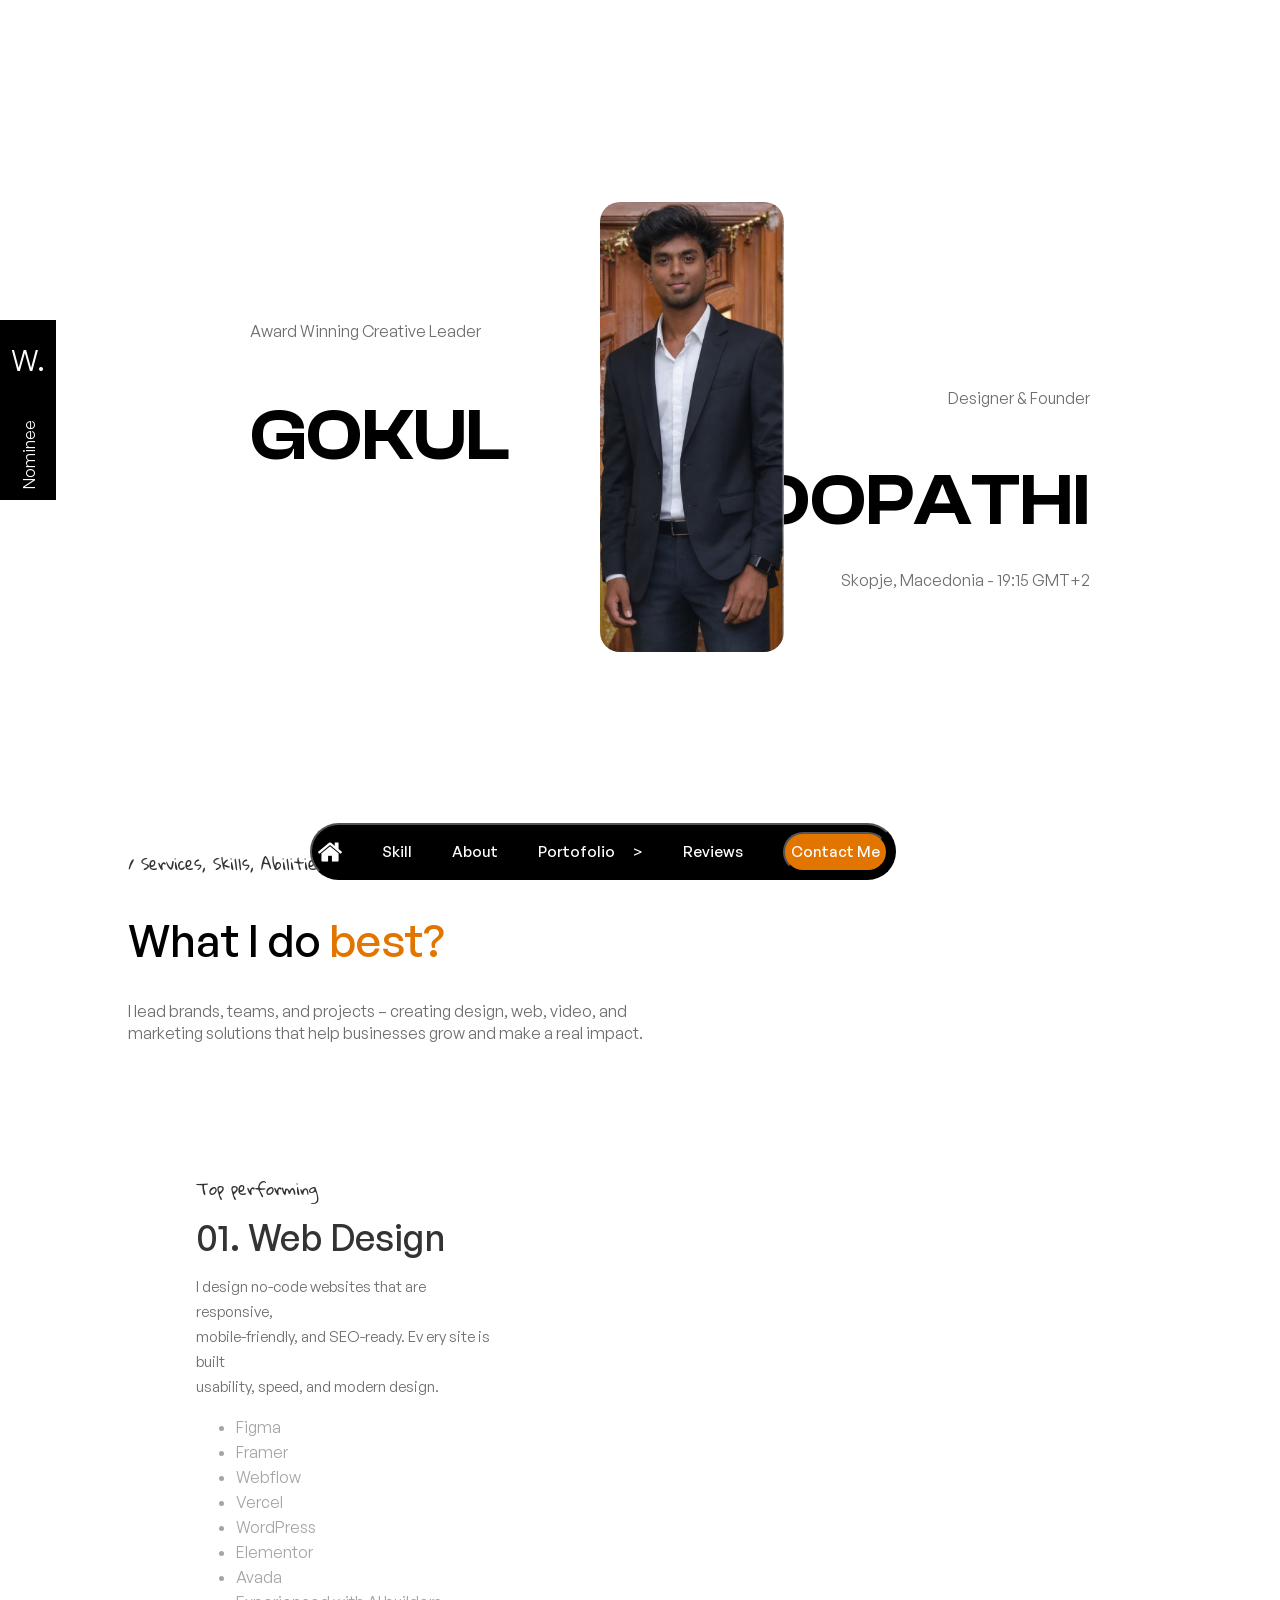
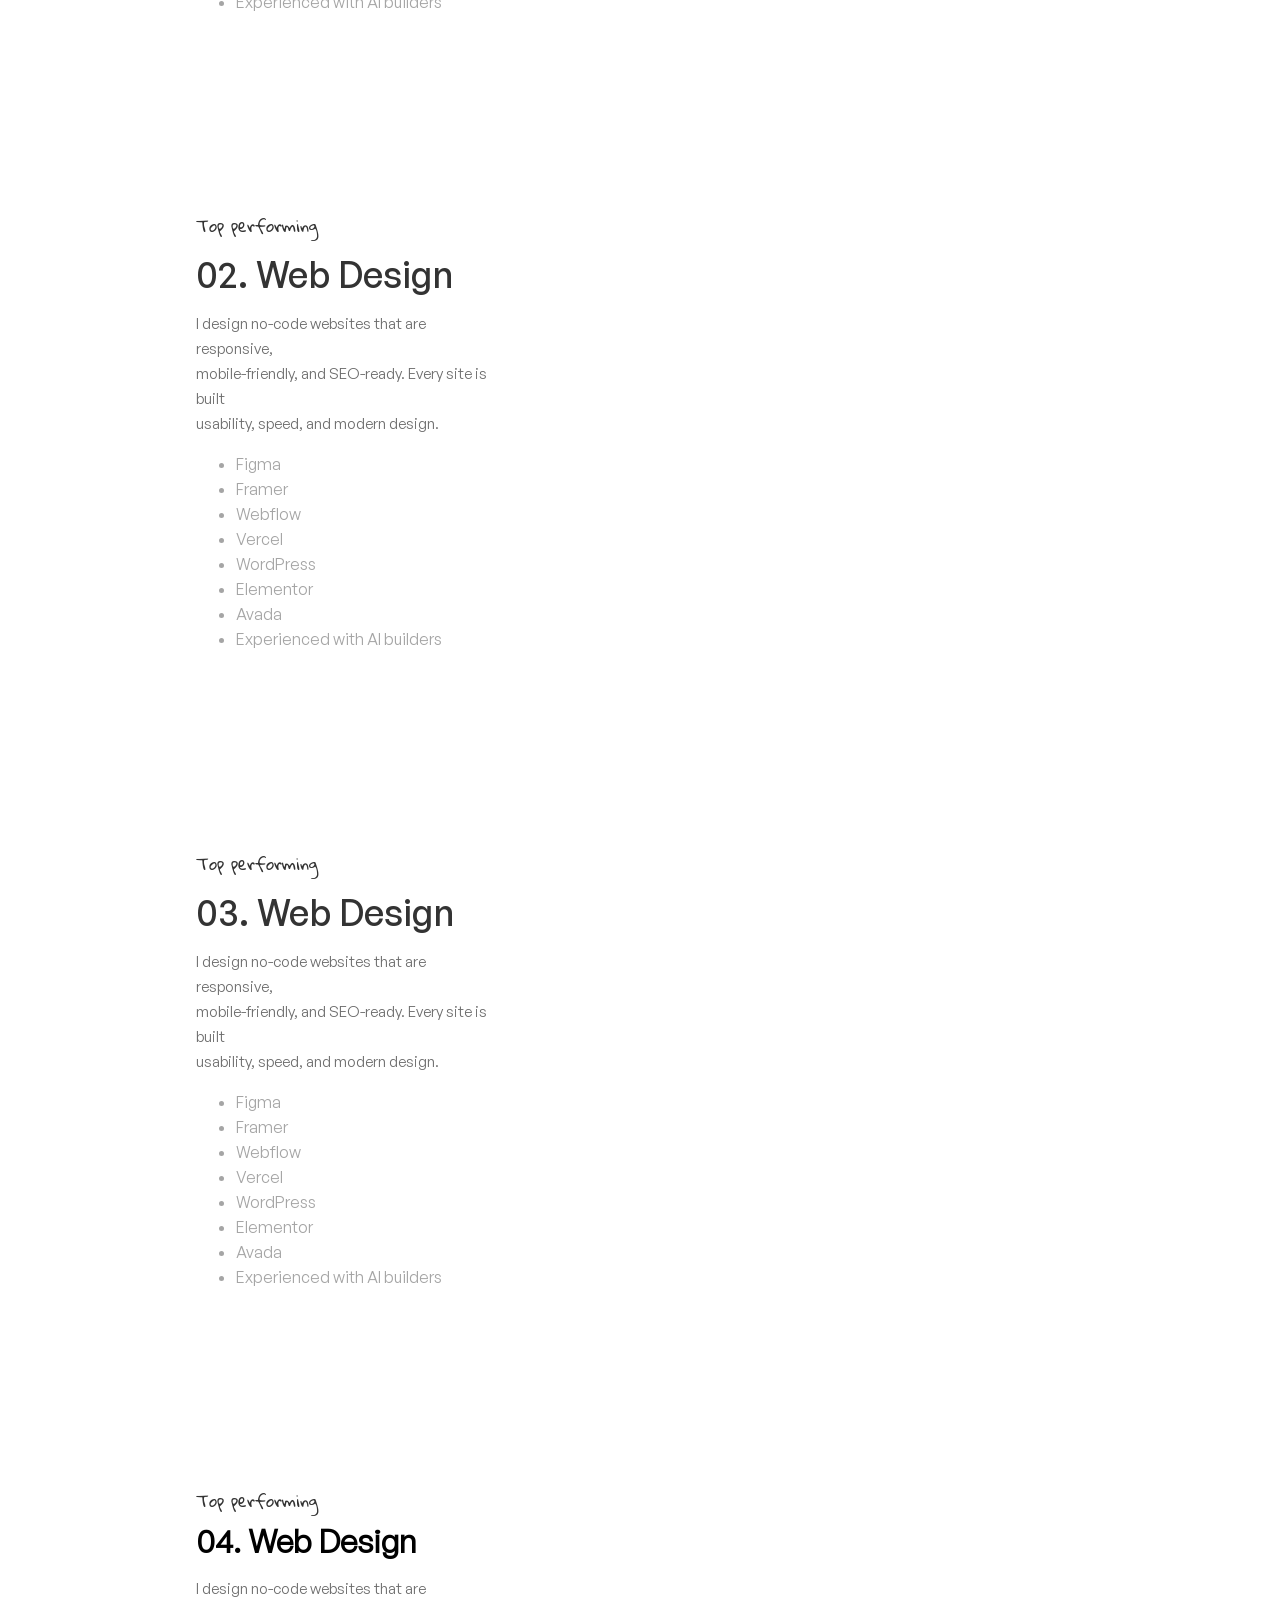
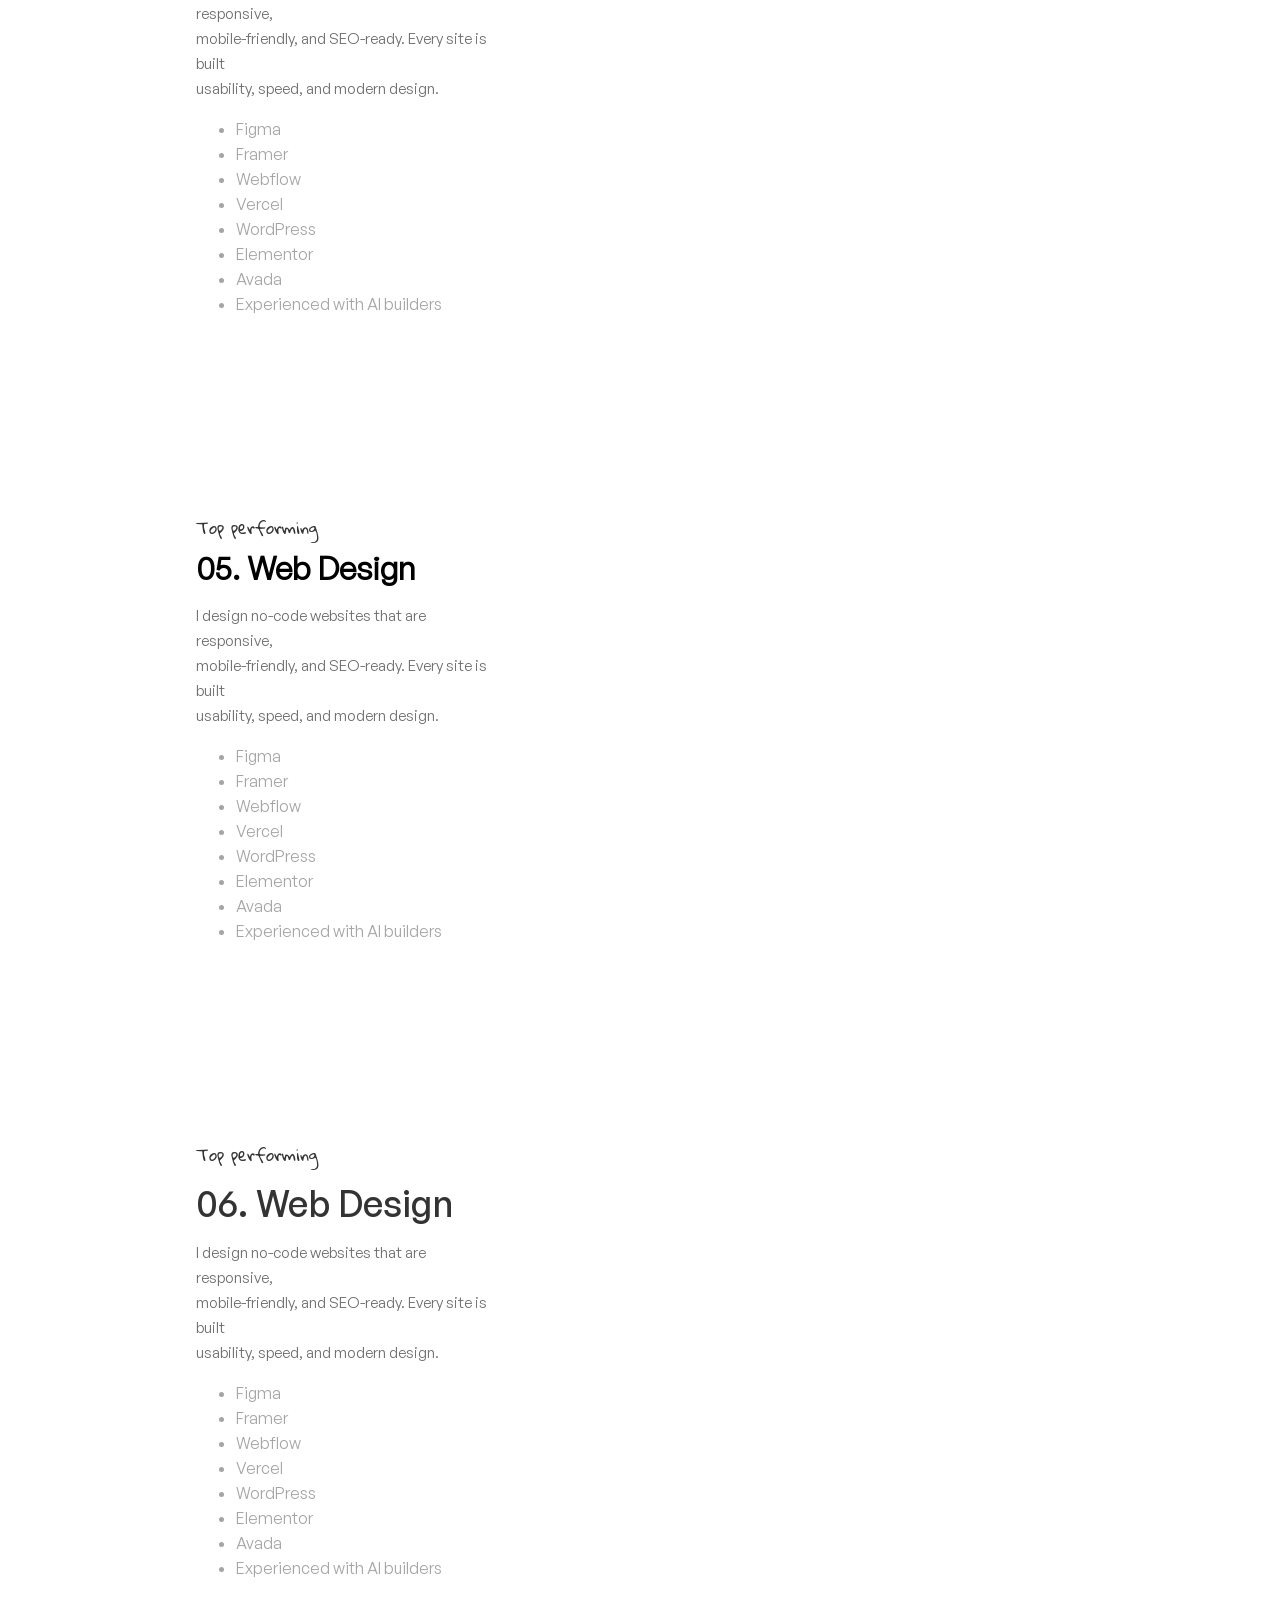
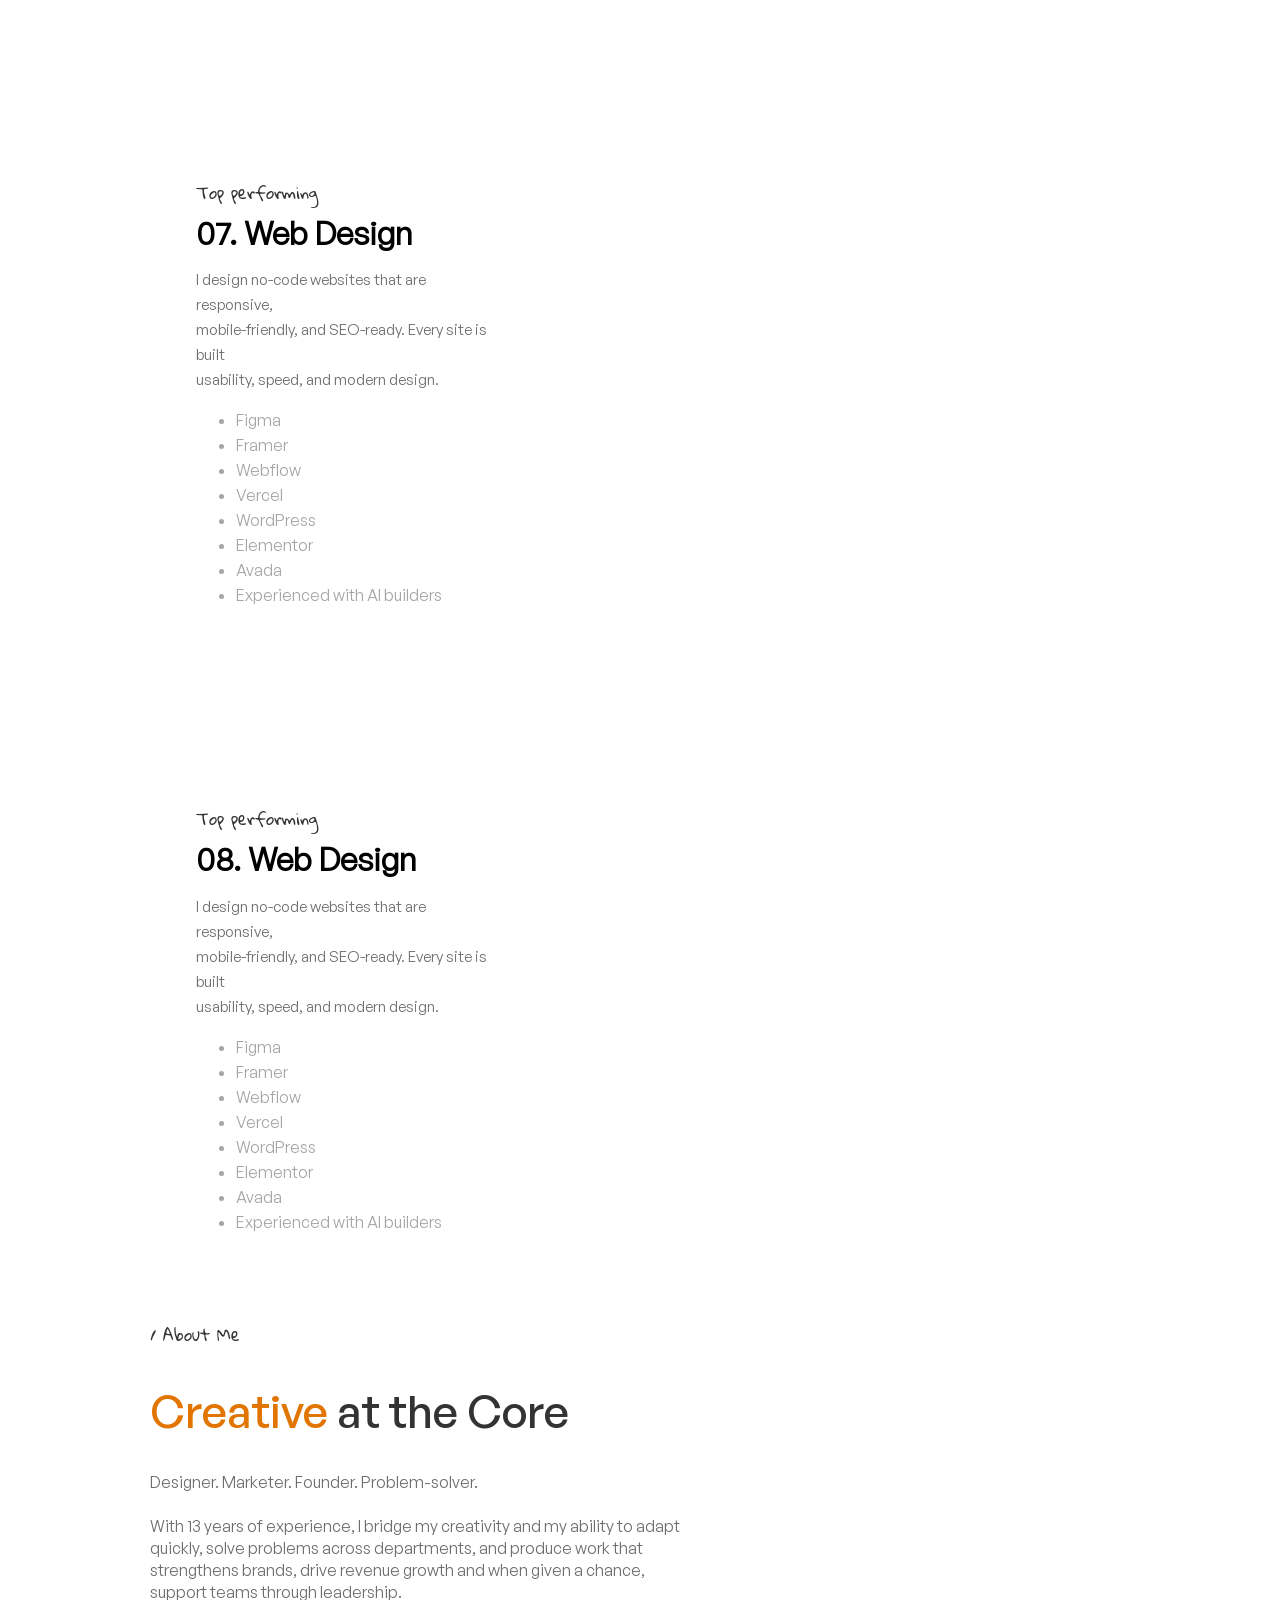
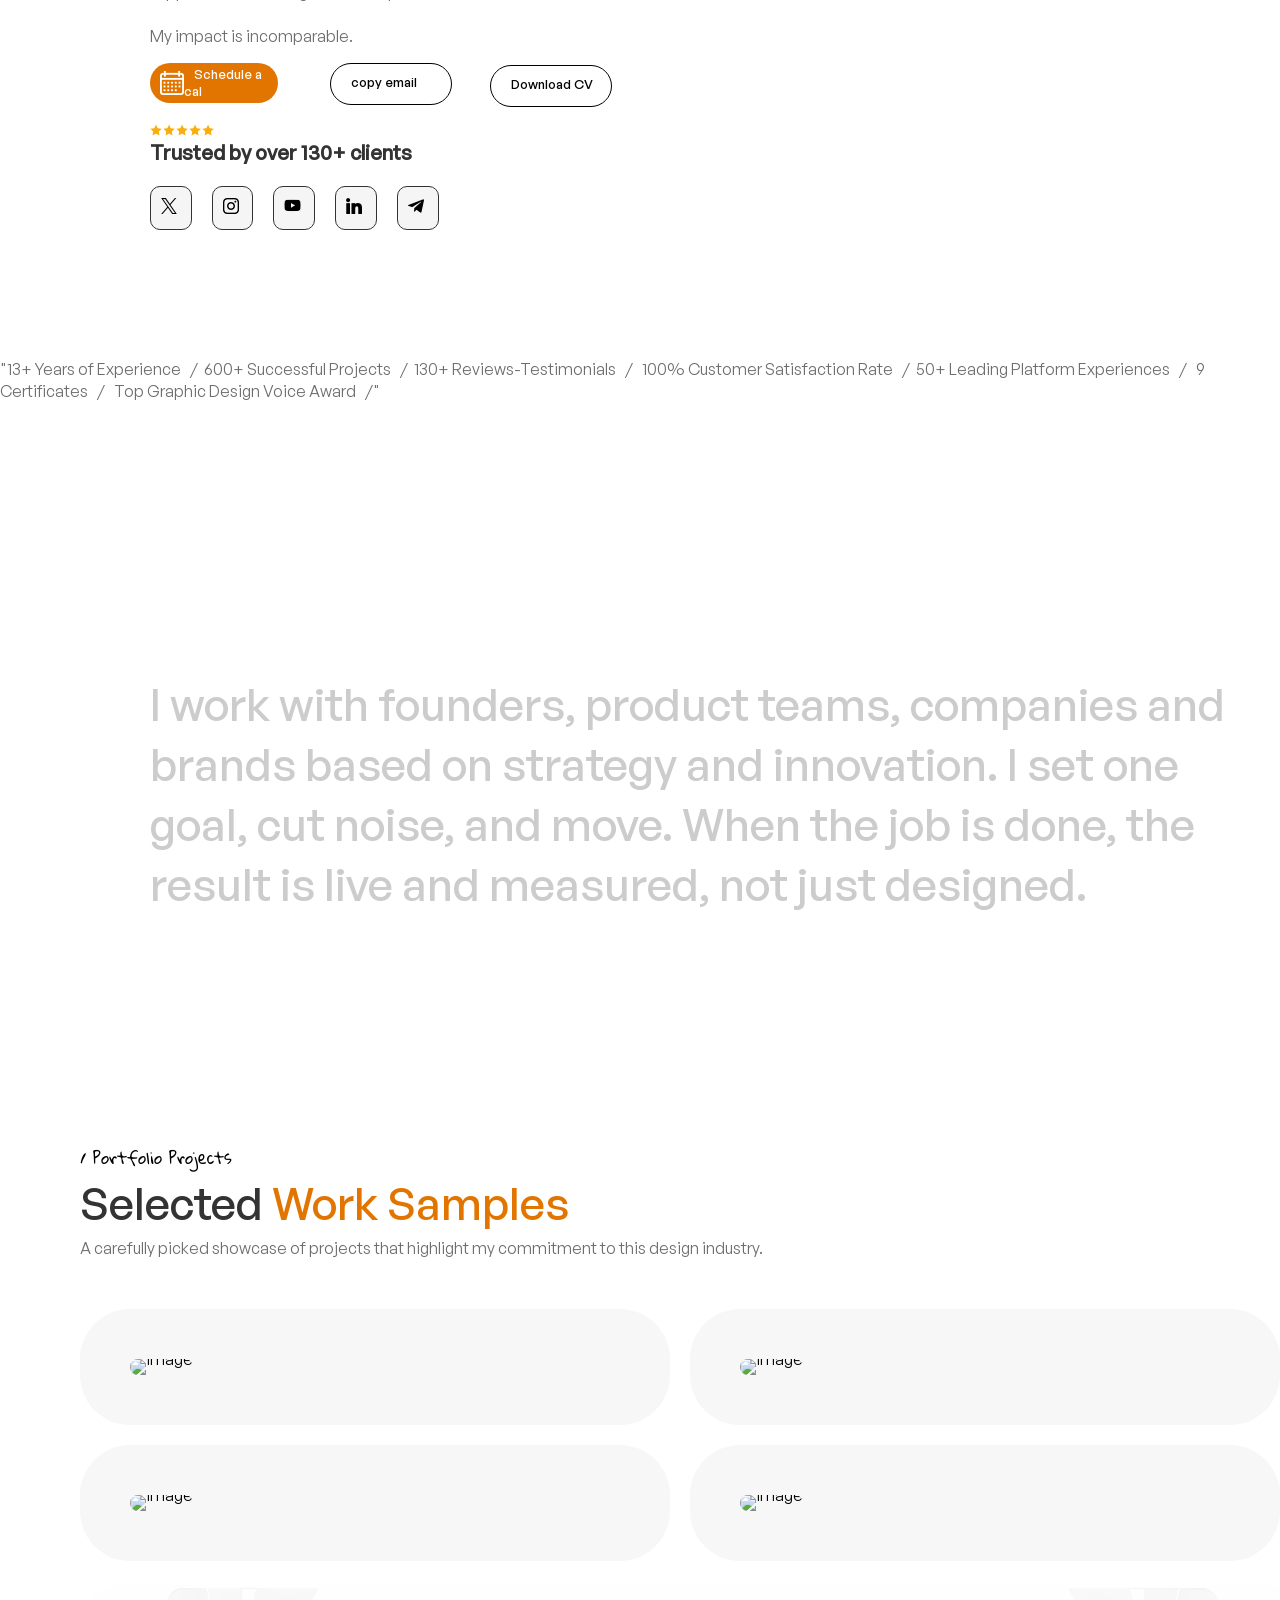
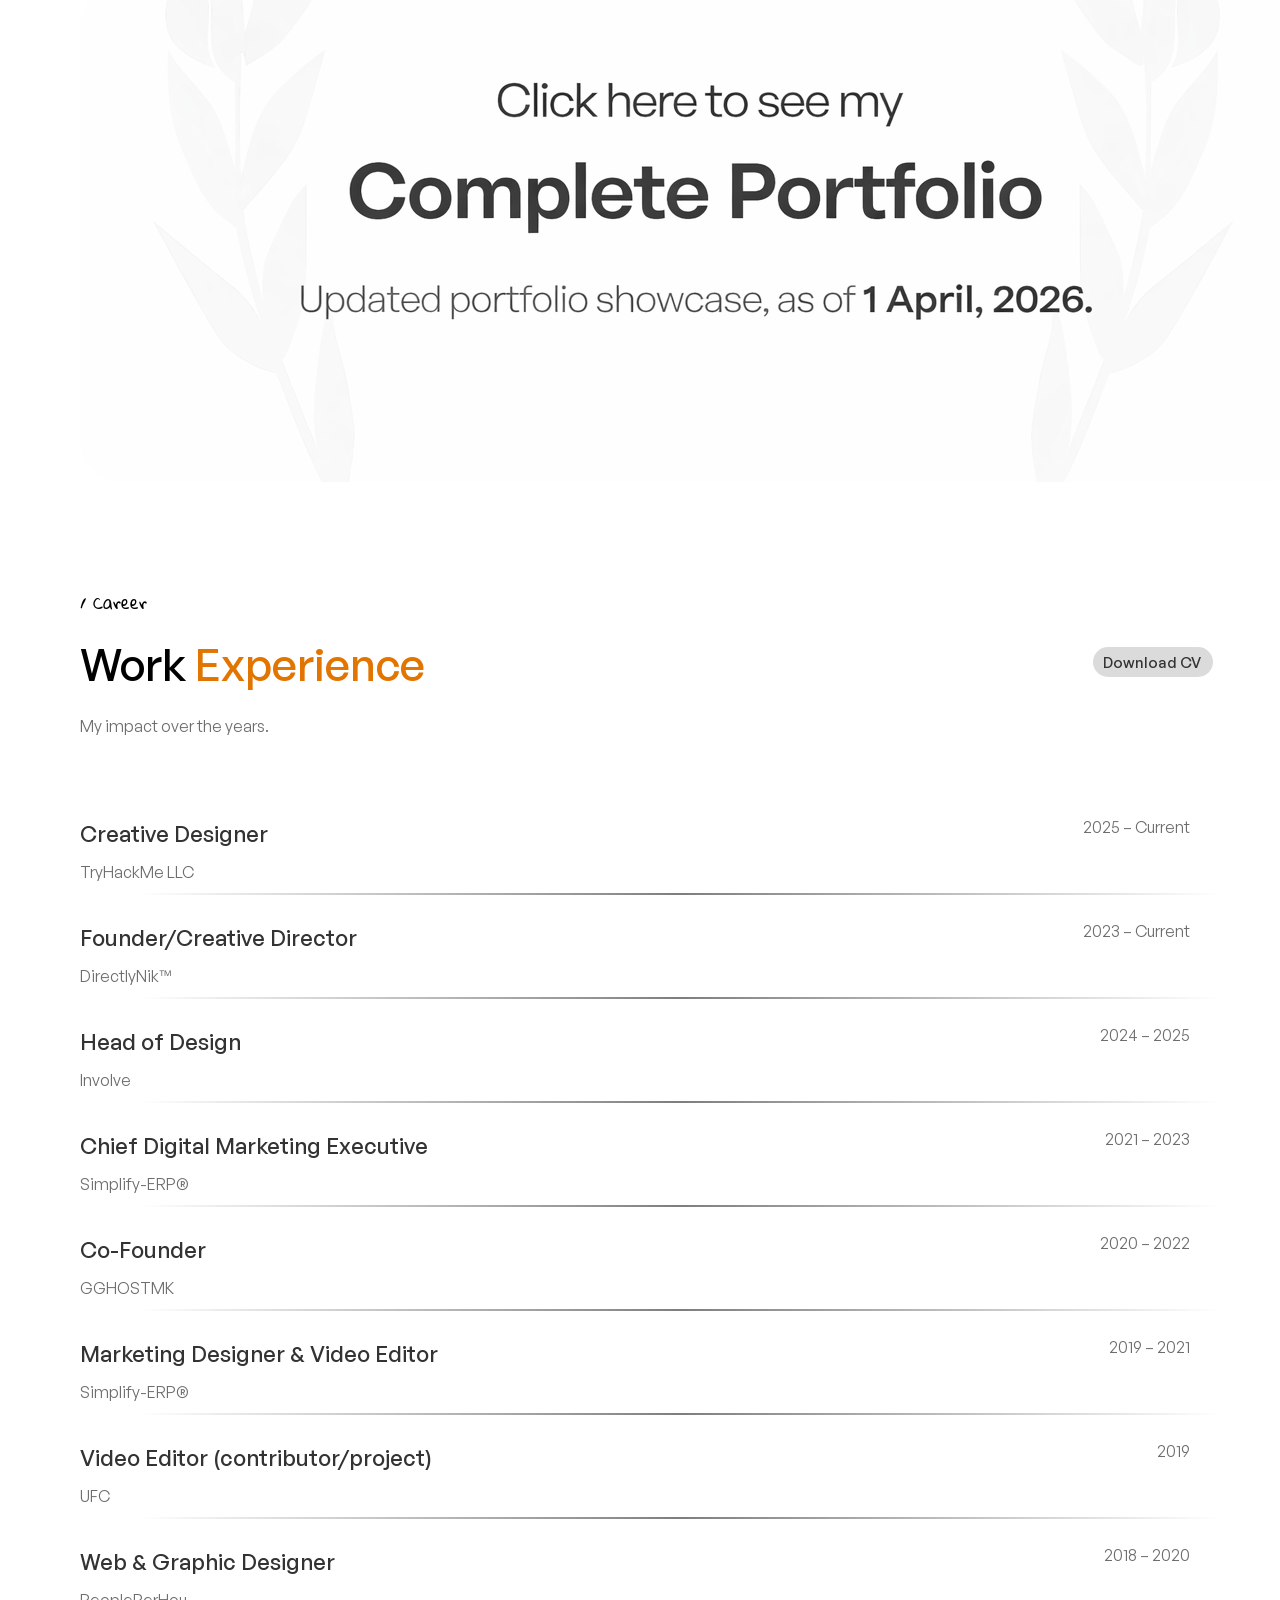
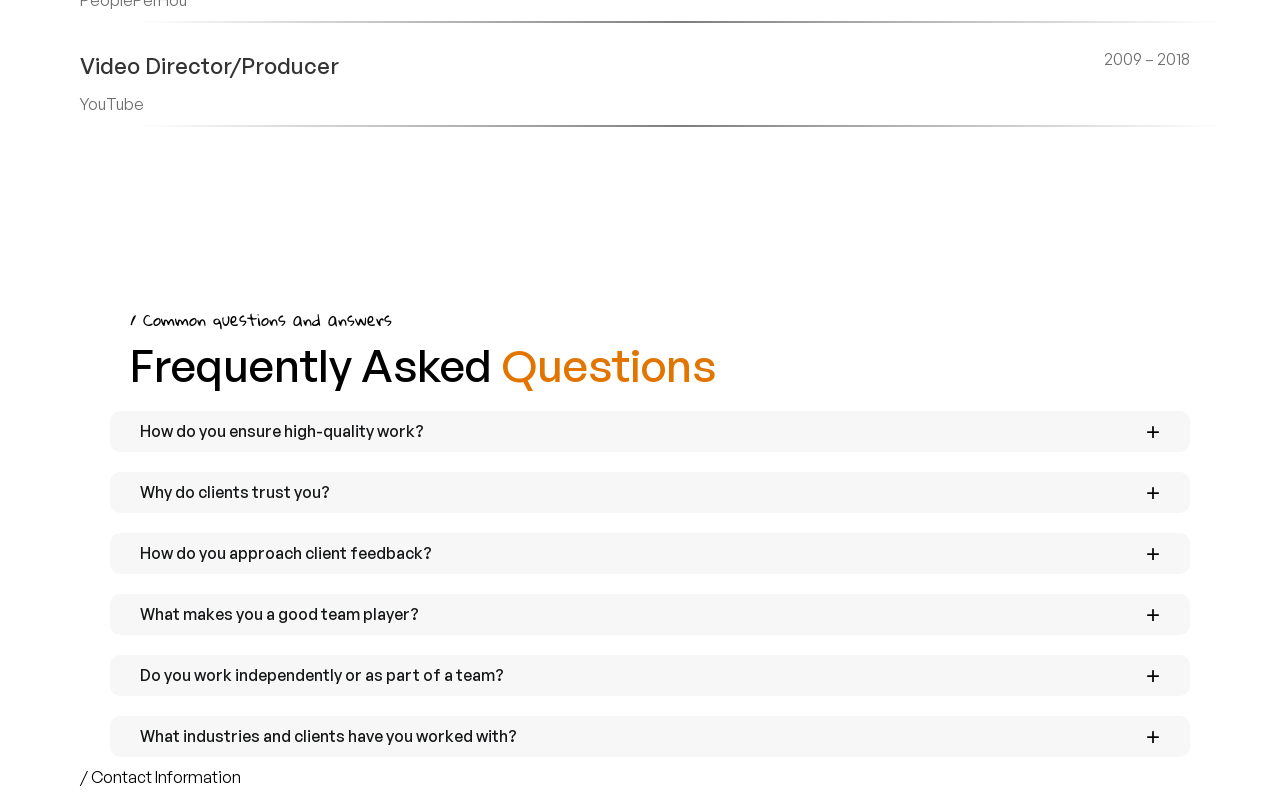
==== commit 07b0c36a: "add res" ====
--- a/index.html
+++ b/index.html
@@ -351,7 +351,7 @@
 
 
           </div>
-
+<div class="f1">
 <p class="com">/ Common questions and answers</p>
 <p class="fre">Frequently Asked <span class="ques"> Questions</span></p>
 
@@ -437,7 +437,6 @@
       </div> 
      
 
-
     
 <script src="./assets/js/javacsript.js"></script>
 </body>
--- a/assets/css/portofolio.css
+++ b/assets/css/portofolio.css
@@ -43,6 +43,7 @@
   font-family: 'font1', sans-serif;
   margin: 0;
   padding: 0;
+  overflow-x: hidden;
 }
 
 #bgVideo {
@@ -393,7 +394,6 @@
   margin-left: 80px;
   margin-top: 19%;
 }
-.page2
 
 .jet {
   font-family: 'fah';
@@ -654,94 +654,136 @@
   transform: rotate(45deg); 
 }
 
-/* Mobile Responsiveness View */
+/* 
+  MOBILE RESPONSIVE VIEW (Width and Height)
+*/
 @media (max-width: 768px) {
   .sidebar {
-    width: 100%;
-    height: 60px;
-    flex-direction: row;
-    padding: 0 20px;
-    position: static;
-  }
-  
-  .logo { margin-top: 0; }
-  .text1 { transform: none; margin-bottom: 0; }
-  
+    width: 100% !important;
+    height: 60px !important;
+    flex-direction: row !important;
+    padding: 0 20px !important;
+    position: static !important;
+    display: flex !important;
+  }
+  
+  .logo { margin-top: 0 !important; font-size: 24px !important; }
+  .text1 { transform: none !important; margin-bottom: 0 !important; font-size: 14px !important; }
+  
+  /* Global reset for mobile sections */
   .mar, .ni, .mre, .de, .ll, .page2, .page3, .jwc, .skill, .com, .fre, .dic, .tru, .str, .faq-container {
     margin-left: 20px !important;
     margin-right: 20px !important;
     text-align: center !important;
     width: auto !important;
-  }
-  
-  .mar { margin-top: 50px; }
-  .ni { margin-top: 20px; font-size: 12vw; }
-  
+    position: static !important;
+  }
+  
+  .mar { margin-top: 50px !important; }
+  .ni { margin-top: 20px !important; font-size: 10vw !important; }
+  
+  /* Corrected .img size - Proportional and Centered */
   .img {
     margin: 30px auto !important;
-    display: block;
-    height: auto;
-    width: 80%;
-  }
-  
-  .mre { margin-top: 0; font-size: 12vw; text-align: center; }
-  .de { margin-top: 10px; text-align: center; }
-  .ll { margin-top: 30px; text-align: center; }
-  
+    display: block !important;
+    width: 75% !important;
+    max-width: 320px !important;
+    height: auto !important;
+    min-width: unset !important;
+    transform: none !important;
+  }
+  
+  .mre { margin-top: 0 !important; font-size: 10vw !important; text-align: center !important; }
+  .de { margin-top: 10px !important; }
+  .ll { margin-top: 30px !important; }
+  
+  /* Corrected .fix width - Centered Pill Shape */
   .fix {
-    width: 90%;
-    left: 5% !important;
-    right: 5% !important;
-    text-indent: 0;
-    justify-content: center;
-    gap: 10px;
-    word-spacing: 0;
-    font-size: 12px;
-    padding: 10px;
-  }
-  
-  .abt { display: none; }
+    width: 90% !important;
+    max-width: 400px !important;
+    left: 50% !important;
+    transform: translateX(-50%) !important;
+    right: auto !important;
+    text-indent: 0 !important;
+    justify-content: center !important;
+    gap: 12px !important;
+    word-spacing: 0 !important;
+    font-size: 12px !important;
+    padding: 12px 20px !important;
+    bottom: 20px !important;
+    position: fixed !important;
+    display: flex !important;
+    border-radius: 50px !important;
+  }
+  
+  .abt { display: none !important; } /* Keeps navigation clean on mobile */
+  .me { height: auto !important; padding: 8px 15px !important; }
   
   .m {
     width: 90% !important;
-    margin-left: 5% !important;
-    position: static;
-    margin-top: 30px;
+    margin: 30px auto !important;
+    position: static !important;
+    padding: 25px !important;
   }
   
   .grid {
-    grid-template-columns: 1fr;
-  }
-  
+    grid-template-columns: 1fr !important;
+    gap: 20px !important;
+  }
+  
+  /* Corrected .work text width and styling */
+  .work {
+    font-size: 32px !important;
+    width: 100% !important;
+    line-height: 1.2 !important;
+    margin: 0 auto 20px auto !important;
+    display: block !important;
+  }
+  
+  /* Corrected .f1 text length and spacing */
+  .f1 {
+    width: 100% !important;
+    padding: 0 15px !important;
+    margin: 40px auto !important;
+    box-sizing: border-box !important;
+    display: block !important;
+  }
+  
+  .jwc { line-height: normal !important; } /* Fixes text squashing */
+
   .skill4 {
-    flex-direction: column;
-    gap: 20px;
+    flex-direction: column !important;
+    gap: 20px !important;
   }
   
   .sub {
-    flex-direction: column;
-    margin-right: 0;
-    gap: 10px;
-  }
-  
-  .sub2 { margin-left: 0; }
+    flex-direction: column !important;
+    margin-right: 0 !important;
+    gap: 10px !important;
+  }
+  
+  .sub2 { margin-left: 0 !important; }
   
   .em, .o0 {
-    margin-left: 20px !important;
-    margin-top: 10px !important;
-    display: flex;
-    width: fit-content;
+    margin: 10px auto !important;
+    display: flex !important;
+    width: fit-content !important;
+    position: static !important;
   }
   
   .o {
-    width: 80%;
+    width: fit-content !important;
     margin: 20px auto !important;
-    justify-content: center;
+    justify-content: center !important;
   }
   
   #mixe {
     margin-left: 20px !important;
-    font-size: 24px;
-    text-align: left;
-  }
-}
+    margin-right: 20px !important;
+    font-size: 22px !important;
+    text-align: left !important;
+    margin-top: 40px !important;
+  }
+}
+
+
